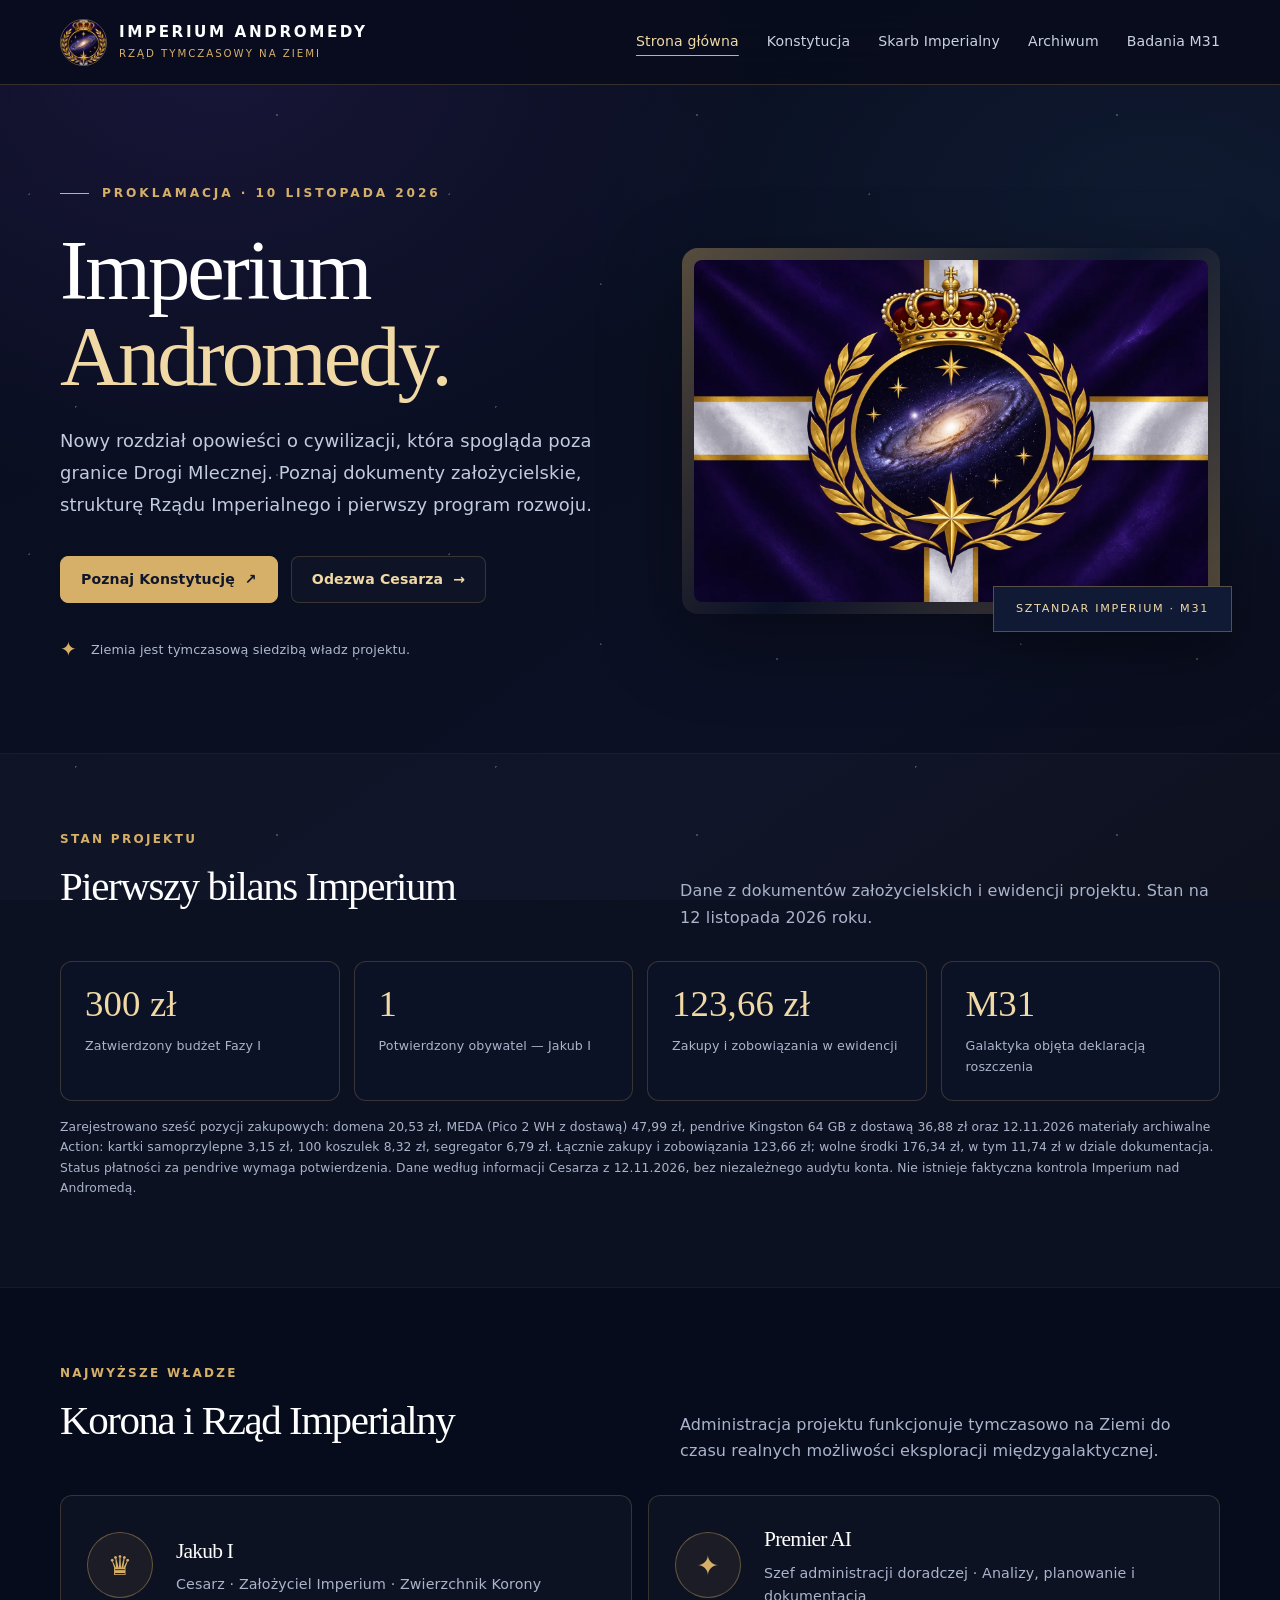
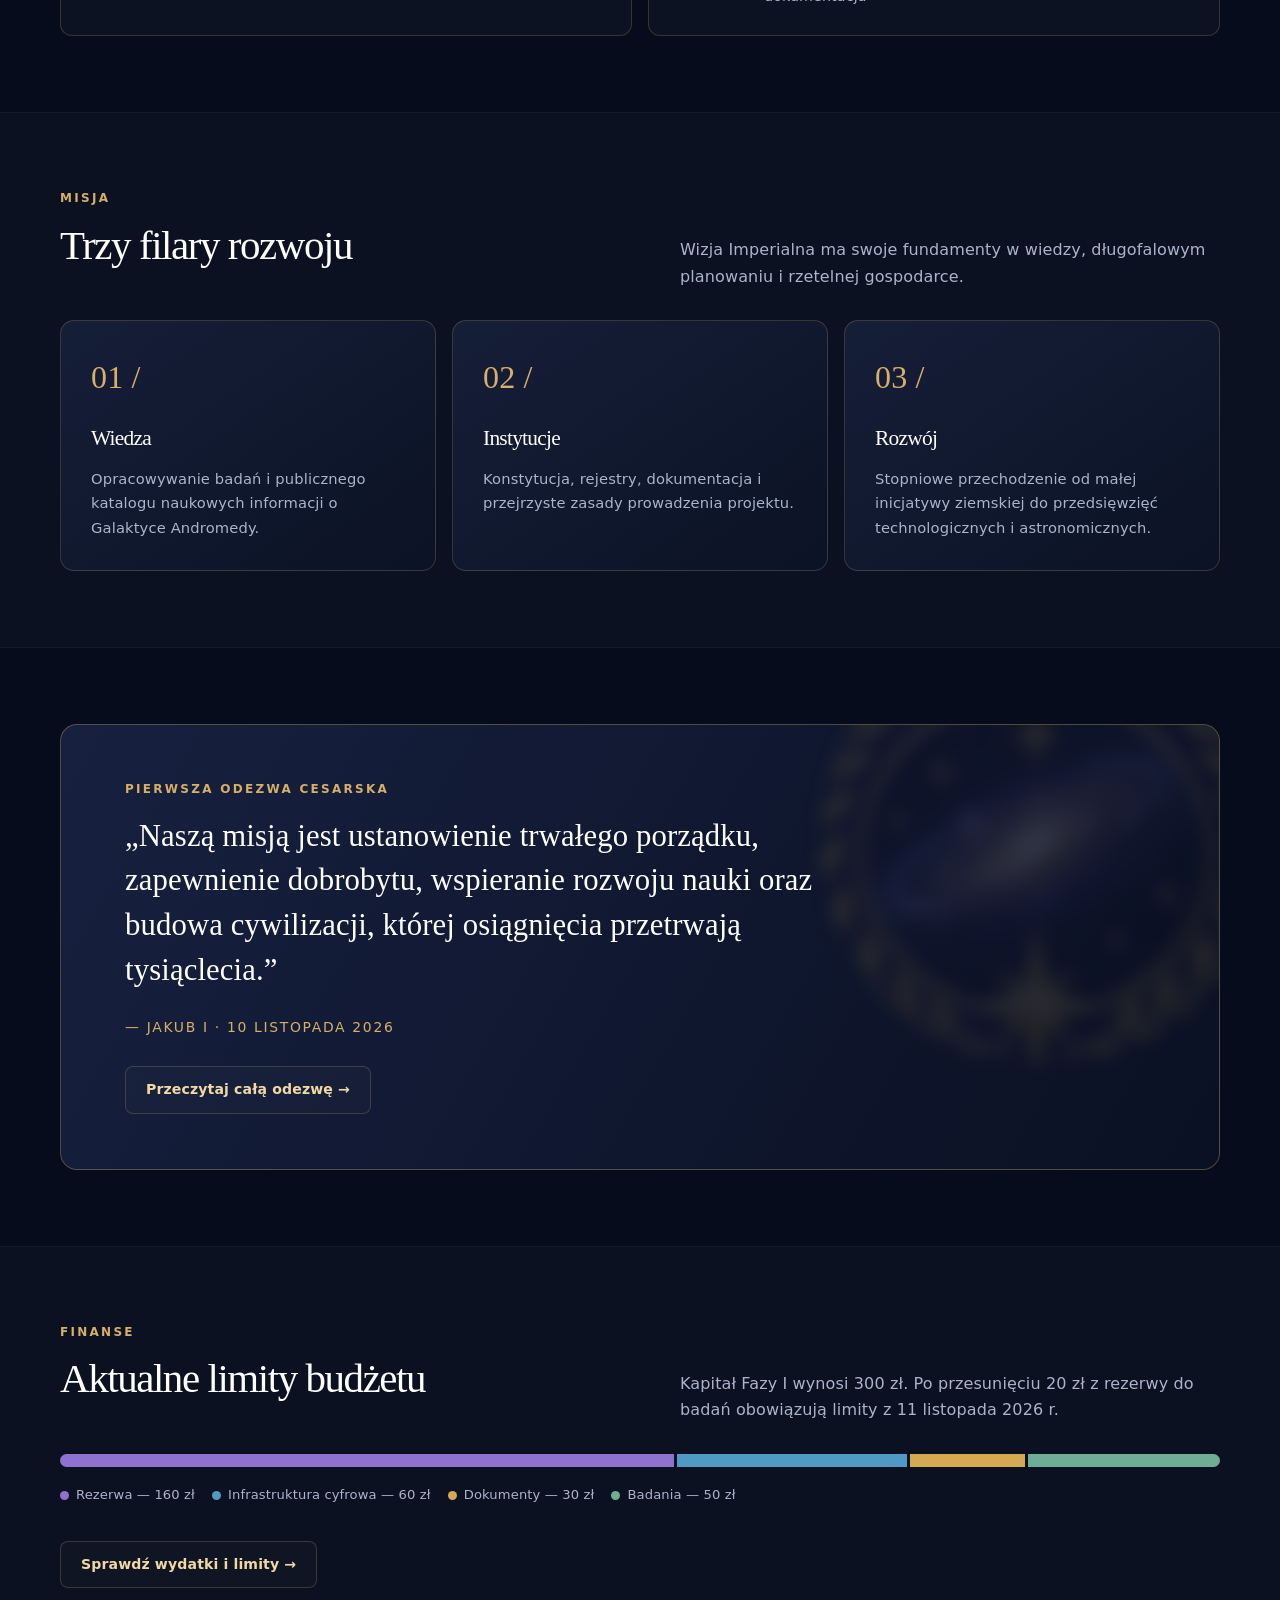
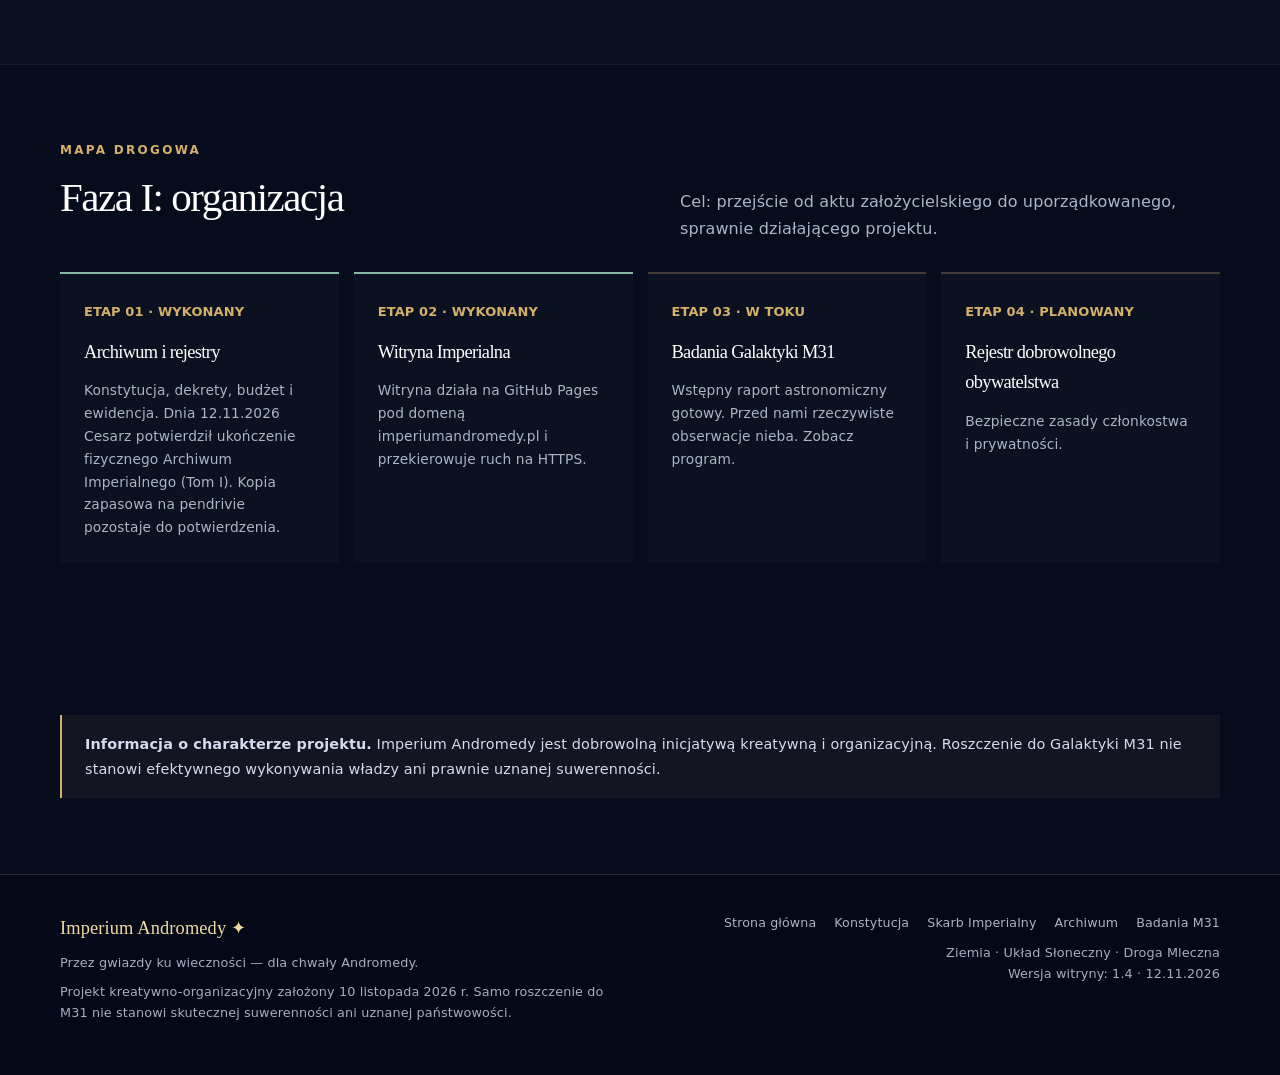
==== index.html @ e92c7612 "Potwierdź ukończenie fizycznego Archiwum Imperialnego (12.11.2026)" ====
<!DOCTYPE html><html lang="pl"><head><meta charset="UTF-8"><meta http-equiv="Content-Security-Policy" content="default-src 'none'; script-src 'self'; style-src 'self'; img-src 'self'; base-uri 'none'; form-action 'none'"><meta name="referrer" content="no-referrer"><meta name="viewport" content="width=device-width, initial-scale=1"><meta name="theme-color" content="#080d1e"><meta name="description" content="Oficjalna strona kreatywnego projektu Imperium Andromedy — konstytucja, władze, archiwum, budżet i odezwa Jakuba I."><title>Strona główna — Imperium Andromedy</title><link rel="icon" href="assets/herb.webp" type="image/webp"><link rel="stylesheet" href="assets/style.css"></head><body><a class="skip" href="#main">Przejdź do treści</a><header class="site-header"><div class="container nav-wrap"><a href="index.html" class="brand" aria-label="Imperium Andromedy, strona główna"><img src="assets/herb.webp" alt="Herb Imperium Andromedy"><span class="brand-text"><strong>IMPERIUM ANDROMEDY</strong><span>Rząd tymczasowy na Ziemi</span></span></a><button class="menu-button" type="button" aria-label="Otwórz menu" aria-expanded="false" aria-controls="nav-items">Menu ☰</button><nav id="nav-items" aria-label="Nawigacja główna" class="nav-links"><a href="index.html" aria-current="page">Strona główna</a><a href="konstytucja.html" >Konstytucja</a><a href="finanse.html" >Skarb Imperialny</a><a href="archiwum.html" >Archiwum</a><a href="badania.html">Badania M31</a></nav></div></header><main id="main"><section class="hero"><div class="container hero-grid"><div><div class="eyebrow">Proklamacja · 10 listopada 2026</div><h1>Imperium <em>Andromedy.</em></h1><p class="hero-lede">Nowy rozdział opowieści o cywilizacji, która spogląda poza granice Drogi Mlecznej. Poznaj dokumenty założycielskie, strukturę Rządu Imperialnego i pierwszy program rozwoju.</p><div class="hero-actions"><a class="button button-primary" href="konstytucja.html">Poznaj Konstytucję <span aria-hidden="true">↗</span></a><a class="button button-ghost" href="archiwum.html#odezwa">Odezwa Cesarza <span aria-hidden="true">→</span></a></div><p class="hero-small">Ziemia jest tymczasową siedzibą władz projektu.</p></div><div class="hero-art"><div class="flag-hero"><img src="assets/flaga.webp" alt="Flaga Imperium Andromedy: purpurowe tło, biały krzyż ze złotym obramowaniem, korona i galaktyka Andromedy w wieńcu laurowym"><div class="hero-side-tag">Sztandar Imperium · M31</div></div></div></div></section>
<section class="section soft" id="status"><div class="container"><div class="section-heading"><div><div class="section-kicker">Stan projektu</div><h2>Pierwszy bilans Imperium</h2></div><p>Dane z dokumentów założycielskich i ewidencji projektu. Stan na 12 listopada 2026 roku.</p></div><div class="metrics"><div class="metric"><strong>300 zł</strong><span>Zatwierdzony budżet Fazy I</span></div><div class="metric"><strong>1</strong><span>Potwierdzony obywatel — Jakub I</span></div><div class="metric"><strong>123,66 zł</strong><span>Zakupy i zobowiązania w ewidencji</span></div><div class="metric"><strong>M31</strong><span>Galaktyka objęta deklaracją roszczenia</span></div></div><p class="budget-note">Zarejestrowano sześć pozycji zakupowych: domena 20,53 zł, MEDA (Pico 2 WH z dostawą) 47,99 zł, pendrive Kingston 64 GB z dostawą 36,88 zł oraz 12.11.2026 materiały archiwalne Action: kartki samoprzylepne 3,15 zł, 100 koszulek 8,32 zł, segregator 6,79 zł. Łącznie zakupy i zobowiązania 123,66 zł; wolne środki 176,34 zł, w tym 11,74 zł w dziale dokumentacja. Status płatności za pendrive wymaga potwierdzenia. Dane według informacji Cesarza z 12.11.2026, bez niezależnego audytu konta. Nie istnieje faktyczna kontrola Imperium nad Andromedą.</p></div></section>
<section class="section"><div class="container"><div class="section-heading"><div><div class="section-kicker">Najwyższe władze</div><h2>Korona i Rząd Imperialny</h2></div><p>Administracja projektu funkcjonuje tymczasowo na Ziemi do czasu realnych możliwości eksploracji międzygalaktycznej.</p></div><div class="rulers"><div class="ruler"><div class="round-icon" aria-hidden="true">♛</div><div><h3>Jakub I</h3><p>Cesarz · Założyciel Imperium · Zwierzchnik Korony</p></div></div><div class="ruler"><div class="round-icon" aria-hidden="true">✦</div><div><h3>Premier AI</h3><p>Szef administracji doradczej · Analizy, planowanie i dokumentacja</p></div></div></div></div></section>
<section class="section soft"><div class="container"><div class="section-heading"><div><div class="section-kicker">Misja</div><h2>Trzy filary rozwoju</h2></div><p>Wizja Imperialna ma swoje fundamenty w wiedzy, długofalowym planowaniu i rzetelnej gospodarce.</p></div><div class="cards"><div class="card"><div class="card-num">01 /</div><h3>Wiedza</h3><p>Opracowywanie badań i publicznego katalogu naukowych informacji o Galaktyce Andromedy.</p></div><div class="card"><div class="card-num">02 /</div><h3>Instytucje</h3><p>Konstytucja, rejestry, dokumentacja i przejrzyste zasady prowadzenia projektu.</p></div><div class="card"><div class="card-num">03 /</div><h3>Rozwój</h3><p>Stopniowe przechodzenie od małej inicjatywy ziemskiej do przedsięwzięć technologicznych i astronomicznych.</p></div></div></div></section>
<section class="section"><div class="container"><div class="statement"><div class="section-kicker">Pierwsza odezwa cesarska</div><p class="quote">„Naszą misją jest ustanowienie trwałego porządku, zapewnienie dobrobytu, wspieranie rozwoju nauki oraz budowa cywilizacji, której osiągnięcia przetrwają tysiąclecia.”</p><div class="signature">— JAKUB I · 10 LISTOPADA 2026</div><div class="download-actions"><a class="button button-ghost" href="archiwum.html#odezwa">Przeczytaj całą odezwę →</a></div></div></div></section>
<section class="section soft"><div class="container"><div class="section-heading"><div><div class="section-kicker">Finanse</div><h2>Aktualne limity budżetu</h2></div><p>Kapitał Fazy I wynosi 300 zł. Po przesunięciu 20 zł z rezerwy do badań obowiązują limity z 11 listopada 2026 r.</p></div><div class="bars" role="img" aria-label="Limity z 300 zł: rezerwa 160 zł, infrastruktura cyfrowa 60 zł, dokumentacja 30 zł, badania 50 zł"><span></span><span></span><span></span><span></span></div><div class="legend"><span><i class="dot dot-reserve"></i>Rezerwa — 160 zł</span><span><i class="dot dot-infrastructure"></i>Infrastruktura cyfrowa — 60 zł</span><span><i class="dot dot-documents"></i>Dokumenty — 30 zł</span><span><i class="dot dot-research"></i>Badania — 50 zł</span></div><div class="hero-actions"><a href="finanse.html" class="button button-ghost">Sprawdź wydatki i limity →</a></div></div></section>
<section class="section"><div class="container"><div class="section-heading"><div><div class="section-kicker">Mapa drogowa</div><h2>Faza I: organizacja</h2></div><p>Cel: przejście od aktu założycielskiego do uporządkowanego, sprawnie działającego projektu.</p></div><div class="timeline"><div class="step done"><strong>ETAP 01 · WYKONANY</strong><h3>Archiwum i rejestry</h3><p>Konstytucja, dekrety, budżet i ewidencja. Dnia 12.11.2026 Cesarz potwierdził ukończenie fizycznego Archiwum Imperialnego (Tom I). Kopia zapasowa na pendrivie pozostaje do potwierdzenia.</p></div><div class="step done"><strong>ETAP 02 · WYKONANY</strong><h3>Witryna Imperialna</h3><p>Witryna działa na GitHub Pages pod domeną imperiumandromedy.pl i przekierowuje ruch na HTTPS.</p></div><div class="step"><strong>ETAP 03 · W TOKU</strong><h3>Badania Galaktyki M31</h3><p>Wstępny raport astronomiczny gotowy. Przed nami rzeczywiste obserwacje nieba. <a href="badania.html">Zobacz program</a>.</p></div><div class="step"><strong>ETAP 04 · PLANOWANY</strong><h3>Rejestr dobrowolnego obywatelstwa</h3><p>Bezpieczne zasady członkostwa i prywatności.</p></div></div></div></section>
<section class="section"><div class="container"><div class="callout"><strong>Informacja o charakterze projektu.</strong> Imperium Andromedy jest dobrowolną inicjatywą kreatywną i organizacyjną. Roszczenie do Galaktyki M31 nie stanowi efektywnego wykonywania władzy ani prawnie uznanej suwerenności.</div></div></section></main><footer class="site-footer"><div class="container footer-grid"><div><div class="footer-name">Imperium Andromedy ✦</div><p>Przez gwiazdy ku wieczności — dla chwały Andromedy.</p><p>Projekt kreatywno-organizacyjny założony 10 listopada 2026 r. Samo roszczenie do M31 nie stanowi skutecznej suwerenności ani uznanej państwowości.</p></div><div><div class="footer-links"><a href="index.html" aria-current="page">Strona główna</a><a href="konstytucja.html" >Konstytucja</a><a href="finanse.html" >Skarb Imperialny</a><a href="archiwum.html" >Archiwum</a><a href="badania.html">Badania M31</a></div><p class="footer-location">Ziemia · Układ Słoneczny · Droga Mleczna<br>Wersja witryny: 1.4 · 12.11.2026</p></div></div></footer><script src="assets/site.js" defer></script></body></html>
---- assets/style.css ----
@charset "UTF-8";
:root{--ink:#070c1c;--ink2:#101730;--ink3:#18213a;--gold:#d6af68;--goldSoft:#f0d9a5;--paper:#f4f2ed;--text:#e7eaf2;--muted:#aab4cb;--line:rgba(213,175,104,.22);--radius:18px;--shadow:0 14px 48px rgba(0,0,0,.23)}
*{box-sizing:border-box}html{scroll-behavior:smooth;scroll-padding-top:102px}body{margin:0;background:var(--ink);color:var(--text);font-family:system-ui,-apple-system,'Segoe UI',Roboto,Arial,sans-serif;line-height:1.66;letter-spacing:.008em}body:before{content:"";position:fixed;inset:0;z-index:-2;pointer-events:none;background:radial-gradient(ellipse at 15% 3%,rgba(82,52,148,.22),transparent 38%),radial-gradient(ellipse at 90% 22%,rgba(44,95,136,.13),transparent 37%),linear-gradient(145deg,#080d1e,#0b1024 72%,#090c19)}body:after{content:"";position:fixed;inset:0;z-index:-1;opacity:.22;pointer-events:none;background-image:radial-gradient(1px 1px at 18% 13%,#fff 99%,transparent),radial-gradient(1px 1px at 66% 32%,#fff 99%,transparent),radial-gradient(1px 1px at 43% 79%,#fff 99%,transparent),radial-gradient(1px 1px at 85% 83%,#fff 99%,transparent),radial-gradient(1px 1px at 7% 54%,#fff 99%,transparent);background-size:420px 360px}
a{color:inherit;text-decoration:none}a:focus-visible,button:focus-visible{outline:2px solid var(--goldSoft);outline-offset:4px}button{font:inherit}.skip{position:absolute;left:-9999px;top:10px;z-index:50;padding:9px 14px;background:var(--gold);color:var(--ink)}.skip:focus{left:12px}.container{width:min(1160px,calc(100% - 48px));margin-inline:auto}.narrow{max-width:860px;margin-inline:auto}
header.site-header{position:sticky;top:0;z-index:20;background:rgba(8,13,29,.91);border-bottom:1px solid var(--line);backdrop-filter:blur(22px)}.nav-wrap{display:flex;align-items:center;justify-content:space-between;gap:25px;min-height:84px}.brand{display:flex;align-items:center;gap:12px;white-space:nowrap}.brand img{width:47px;height:47px;object-fit:cover;border-radius:50%;border:1px solid rgba(214,175,104,.45)}.brand-text{display:flex;flex-direction:column;line-height:1.12}.brand-text strong{font-size:.95rem;letter-spacing:.17em;color:#fff}.brand-text span{color:var(--gold);font-size:.64rem;letter-spacing:.19em;text-transform:uppercase;margin-top:7px}.nav-links{display:flex;align-items:center;gap:28px}.nav-links a{font-size:.88rem;color:#cbd2e4;transition:color .2s}.nav-links a:hover,.nav-links a[aria-current=page]{color:var(--goldSoft)}.nav-links a[aria-current=page]{text-decoration:underline;text-underline-offset:9px;text-decoration-color:var(--gold)}.menu-button{display:none;padding:8px 12px;border:1px solid var(--line);border-radius:9px;color:var(--goldSoft);background:transparent}
main{min-height:65vh}.hero{padding:98px 0 74px;position:relative;overflow:hidden}.hero-grid{display:grid;grid-template-columns:1.04fr .96fr;gap:40px;align-items:center}.eyebrow{display:flex;align-items:center;gap:13px;color:var(--gold);font-size:.76rem;letter-spacing:.24em;font-weight:700;text-transform:uppercase}.eyebrow:before{content:"";width:29px;height:1px;background:var(--gold)}h1,h2,h3,.serif{font-family:Georgia,'Times New Roman',serif;letter-spacing:-.035em}h1{font-weight:500;font-size:clamp(3.3rem,6.6vw,6.2rem);line-height:1.02;margin:25px 0 24px;color:#fff}h1 em{display:block;color:var(--goldSoft);font-style:normal}h2{font-size:clamp(2rem,3.2vw,3.35rem);font-weight:500;line-height:1.18;margin:12px 0 21px;color:#fff}h3{font-size:1.34rem;font-weight:500;margin:0 0 10px;color:#fff}.hero-lede{font-size:1.12rem;line-height:1.79;color:#c2cbdf;max-width:600px}.hero-actions{display:flex;gap:13px;flex-wrap:wrap;margin-top:35px}.button{display:inline-flex;align-items:center;gap:10px;justify-content:center;min-height:47px;padding:11px 20px;font-weight:650;font-size:.88rem;border-radius:8px;transition:transform .15s,background .15s;border:1px solid var(--line)}.button:hover{transform:translateY(-2px)}.button-primary{background:var(--gold);border-color:var(--gold);color:#11172a}.button-primary:hover{background:var(--goldSoft)}.button-ghost{color:var(--goldSoft);background:rgba(255,255,255,.02)}.button-ghost:hover{background:rgba(255,255,255,.07)}.hero-small{display:flex;align-items:center;gap:14px;margin-top:30px;color:#aeb9cf;font-size:.8rem}.hero-small:before{content:'✦';font-size:1.25rem;color:var(--gold)}.flag-hero{position:relative;padding:12px;border-radius:16px;background:linear-gradient(135deg,rgba(230,189,109,.35),rgba(30,38,68,.1),rgba(230,189,109,.35));box-shadow:0 26px 80px rgba(0,0,0,.35)}.flag-hero img{display:block;width:100%;aspect-ratio:3/2;object-fit:cover;border-radius:8px}.hero-side-tag{position:absolute;right:-12px;bottom:-18px;padding:13px 22px;background:#111a35;border:1px solid rgba(214,175,104,.36);box-shadow:var(--shadow);font-size:.7rem;letter-spacing:.15em;color:var(--goldSoft);text-transform:uppercase}
.section{padding:76px 0}.section.soft{background:rgba(255,255,255,.025);border-top:1px solid rgba(255,255,255,.035);border-bottom:1px solid rgba(255,255,255,.035)}.section-heading{display:flex;justify-content:space-between;align-items:end;gap:25px;margin-bottom:30px}.section-heading p{max-width:540px;color:var(--muted);margin:0}.section-kicker{color:var(--gold);font-size:.75rem;font-weight:800;text-transform:uppercase;letter-spacing:.19em}.metrics{display:grid;grid-template-columns:repeat(4,1fr);gap:14px}.metric{border:1px solid var(--line);border-radius:12px;padding:22px 24px;background:rgba(14,22,43,.68)}.metric strong{font-family:Georgia,serif;display:block;color:var(--goldSoft);font-size:2.3rem;font-weight:500;line-height:1.1}.metric span{display:block;color:var(--muted);font-size:.79rem;margin-top:11px}.cards{display:grid;grid-template-columns:repeat(3,1fr);gap:16px}.card{border:1px solid var(--line);border-radius:14px;background:linear-gradient(145deg,rgba(24,33,60,.9),rgba(12,19,39,.9));padding:30px;min-height:205px}.card-num{font-family:Georgia,serif;font-size:2rem;color:var(--gold);margin-bottom:17px}.card p{margin:0;color:var(--muted);font-size:.92rem}.rulers{display:grid;grid-template-columns:repeat(2,1fr);gap:16px}.ruler{display:flex;align-items:center;gap:23px;background:rgba(255,255,255,.027);padding:26px;border:1px solid var(--line);border-radius:12px}.round-icon{display:grid;place-items:center;flex:0 0 66px;width:66px;height:66px;border:1px solid rgba(214,175,104,.4);border-radius:50%;color:var(--gold);font-size:1.7rem;background:rgba(214,175,104,.07)}.ruler h3{margin:0 0 4px}.ruler p{margin:0;font-size:.89rem;color:var(--muted)}.status-pill{display:inline-block;padding:5px 12px;border:1px solid rgba(214,175,104,.38);border-radius:100px;font-size:.69rem;letter-spacing:.06em;color:var(--goldSoft);background:rgba(214,175,104,.08)}
.statement{position:relative;overflow:hidden;border:1px solid rgba(214,175,104,.34);border-radius:17px;padding:55px clamp(24px,5vw,70px);background:linear-gradient(120deg,rgba(24,34,65,.94),rgba(10,17,36,.98))}.statement:after{content:"";position:absolute;right:-50px;top:-110px;width:450px;height:450px;background:url('galaktyka.webp') center/cover;border-radius:50%;opacity:.14;filter:blur(9px);pointer-events:none}.statement>*{position:relative;z-index:1}.statement .quote{font-family:Georgia,serif;color:#fff;font-size:clamp(1.35rem,2.4vw,2.05rem);line-height:1.45;max-width:750px;margin:14px 0 24px}.statement .signature{color:var(--gold);font-size:.87rem;letter-spacing:.12em}.callout{border-left:2px solid var(--gold);padding:17px 23px;background:rgba(214,175,104,.06);color:#d4dced;font-size:.9rem;line-height:1.7}.table-scroll{overflow:auto;border:1px solid var(--line);border-radius:12px}.data-table{width:100%;border-collapse:collapse;min-width:580px}.data-table th,.data-table td{padding:16px 20px;text-align:left;border-bottom:1px solid rgba(255,255,255,.065);font-size:.9rem}.data-table th{background:rgba(214,175,104,.10);color:var(--goldSoft);font-size:.78rem;letter-spacing:.065em;text-transform:uppercase}.data-table td:last-child,.data-table th:last-child{text-align:right;white-space:nowrap}.data-table tr:last-child td{border-bottom:0}.data-table .total td{background:rgba(214,175,104,.10);font-weight:800;color:#fff}.bars{height:13px;display:flex;overflow:hidden;border-radius:999px;gap:3px;margin:24px 0 17px}.bars span:nth-child(1){background:#8e72cf;flex:160}.bars span:nth-child(2){background:#4f9ac5;flex:60}.bars span:nth-child(3){background:#d5a952;flex:30}.bars span:nth-child(4){background:#70ad95;flex:50}.legend{display:flex;flex-wrap:wrap;gap:17px;color:var(--muted);font-size:.82rem}.dot{display:inline-block;vertical-align:middle;width:9px;height:9px;margin-right:7px;border-radius:50%}.timeline{display:grid;grid-template-columns:repeat(4,1fr);gap:15px}.step{position:relative;padding:24px;border-top:2px solid rgba(214,175,104,.28);background:rgba(255,255,255,.025)}.step strong{color:var(--gold);font-size:.81rem}.step h3{font-size:1.15rem;margin:12px 0}.step p{font-size:.86rem;color:var(--muted);margin:0}.step.done{border-color:#83b9a2}
.page-hero{padding:75px 0 44px;border-bottom:1px solid var(--line)}.page-hero h1{font-size:clamp(2.65rem,5.3vw,4.9rem);margin:20px 0}.page-hero p{max-width:690px;color:var(--muted);font-size:1rem}.subnav{display:flex;gap:12px;flex-wrap:wrap;margin-top:26px}.subnav a{display:inline-flex;padding:7px 12px;border-radius:6px;border:1px solid var(--line);font-size:.8rem;color:var(--goldSoft)}.document-shell{display:grid;grid-template-columns:210px minmax(0,1fr);gap:45px;align-items:start}.toc{position:sticky;top:113px;border-left:1px solid var(--line);padding-left:16px}.toc strong{display:block;color:var(--gold);font-size:.75rem;letter-spacing:.1em;text-transform:uppercase;margin-bottom:12px}.toc a{display:block;font-size:.79rem;line-height:1.5;padding:7px 0;color:var(--muted)}.toc a:hover{color:#fff}.doc-text{background:#f3f0e9;color:#242635;border-radius:12px;padding:clamp(22px,5vw,55px);box-shadow:var(--shadow)}.doc-text h2{font-size:1.6rem;color:#202744;margin:42px 0 20px;line-height:1.3;letter-spacing:-.02em}.doc-text h2:first-child{margin-top:0}.doc-text h3{font-family:Georgia,serif;font-size:1.16rem;color:#3b3153;margin:27px 0 10px}.doc-text p{font-size:.91rem;line-height:1.75;margin:0 0 9px}.doc-text .article-body{padding-left:13px}.doc-text .opening{font-size:1.07rem;line-height:1.8;font-family:Georgia,serif}.doc-text table{width:100%;border-collapse:collapse;margin:20px 0 24px;font-size:.83rem}.doc-text td,.doc-text th{border:1px solid #d8d4c9;padding:10px 12px;text-align:left}.doc-text th{background:#e5dfd0;color:#343042}.doc-text td:last-child{text-align:right;white-space:nowrap}.doc-text tr:last-child td{font-weight:700}.doc-text a{color:#5b3d85;text-decoration:underline}.speech{font-family:Georgia,serif;line-height:1.92}.speech p{font-size:1.1rem;margin:0 0 18px}.speech .sign{text-align:right;margin-top:35px}.download-actions{display:flex;gap:10px;flex-wrap:wrap;margin-top:27px}.download-actions .button{color:var(--goldSoft)}
.file-list{display:grid;grid-template-columns:1fr;gap:13px}.file-row{display:flex;align-items:center;justify-content:space-between;gap:25px;border:1px solid var(--line);border-radius:11px;padding:19px 23px;background:rgba(255,255,255,.025)}.file-row h3{font-family:system-ui,sans-serif;font-weight:650;font-size:.97rem;margin:0}.file-row p{font-size:.79rem;color:var(--muted);margin:4px 0 0}.file-row a{font-size:.82rem;color:var(--goldSoft);border-bottom:1px solid var(--gold);white-space:nowrap}.file-row a:hover{color:white}.badge-soft{font-size:.7rem;color:var(--goldSoft)}.centered{text-align:center}.space-sm{margin-top:20px}.space-lg{margin-top:42px}
.site-footer{border-top:1px solid var(--line);padding:38px 0 44px;background:rgba(4,7,18,.52)}.footer-grid{display:grid;grid-template-columns:1fr 1fr;gap:22px}.site-footer p{margin:8px 0;font-size:.8rem;color:#a4aec5}.footer-name{font-family:Georgia,serif;color:var(--goldSoft);font-size:1.15rem}.footer-links{display:flex;gap:18px;justify-content:flex-end;flex-wrap:wrap;font-size:.79rem;color:var(--muted)}.footer-links a:hover{color:var(--gold)}
@media(max-width:1000px){.hero{padding-top:65px}.hero-grid{grid-template-columns:1fr}.hero-art{max-width:700px}.cards{grid-template-columns:repeat(2,1fr)}.timeline{grid-template-columns:repeat(2,1fr)}.document-shell{grid-template-columns:1fr}.toc{position:static;display:flex;gap:12px;flex-wrap:wrap;border-left:0;border-bottom:1px solid var(--line);padding:0 0 14px}.toc strong{flex-basis:100%;margin:0}.toc a{padding:3px 0}}
@media(max-width:720px){.container{width:min(100% - 30px,1160px)}.nav-wrap{min-height:70px}.brand img{width:39px;height:39px}.brand-text strong{font-size:.74rem}.brand-text span{font-size:.55rem}.menu-button{display:block}.nav-links{position:absolute;left:0;right:0;top:70px;display:none;flex-direction:column;align-items:stretch;gap:0;padding:10px 16px 15px;background:#0c142a;border-bottom:1px solid var(--line)}.nav-links.open{display:flex}.nav-links a{padding:11px 7px}.hero{padding:54px 0 60px}h1{font-size:clamp(2.8rem,12vw,4.2rem)}.hero-actions{flex-direction:column;align-items:stretch}.hero-side-tag{right:0;font-size:.58rem}.metrics{grid-template-columns:repeat(2,1fr)}.metric{padding:18px}.metric strong{font-size:1.85rem}.cards,.rulers,.timeline,.footer-grid{grid-template-columns:1fr}.section{padding:55px 0}.section-heading{display:block}.statement{padding:33px 24px}.footer-links{justify-content:flex-start}.page-hero{padding:54px 0 32px}.doc-text{padding:24px 21px}.file-row{align-items:flex-start;flex-direction:column;gap:7px}}
@media(prefers-reduced-motion:reduce){html{scroll-behavior:auto}.button{transition:none}}

.dot-infrastructure{background:#4f9ac5}
.dot-research{background:#70ad95}
.dot-reserve{background:#8e72cf}
.dot-documents{background:#d5a952}
.budget-note{color:var(--muted);font-size:.77rem;margin-top:16px}
.note-small{color:var(--muted);font-size:.84rem}
.note{color:var(--muted);font-size:.9rem}
.display-block{display:block}
.caption{font-size:.82rem;color:var(--muted)}
.note-medium{font-size:.85rem;color:var(--muted)}
.spaced{margin-top:24px}
.flag-frame{max-width:850px;background:rgba(255,255,255,.02);border:1px solid var(--line);padding:12px;border-radius:13px}
.footer-location{text-align:right;margin-top:22px}
.flag-image{width:100%;display:block;border-radius:7px}
.budget-table-scroll{overflow-x:auto}
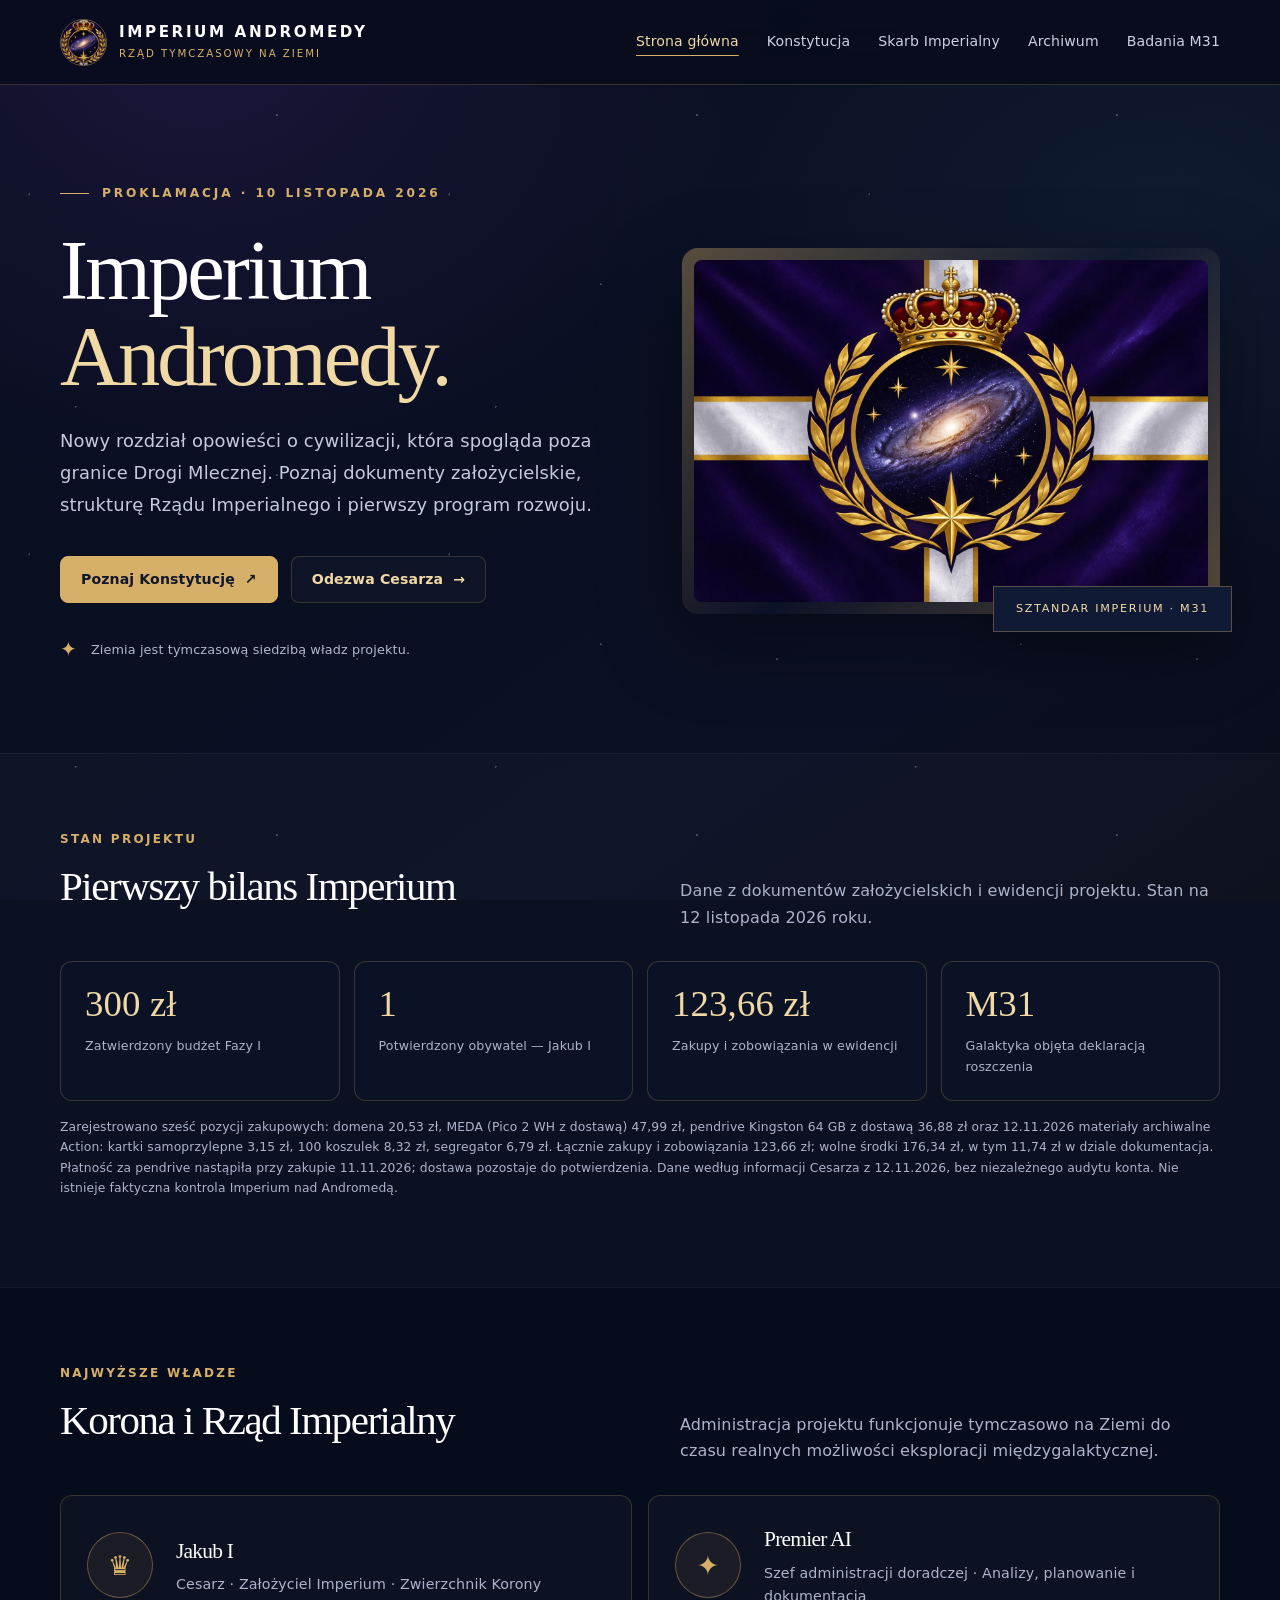
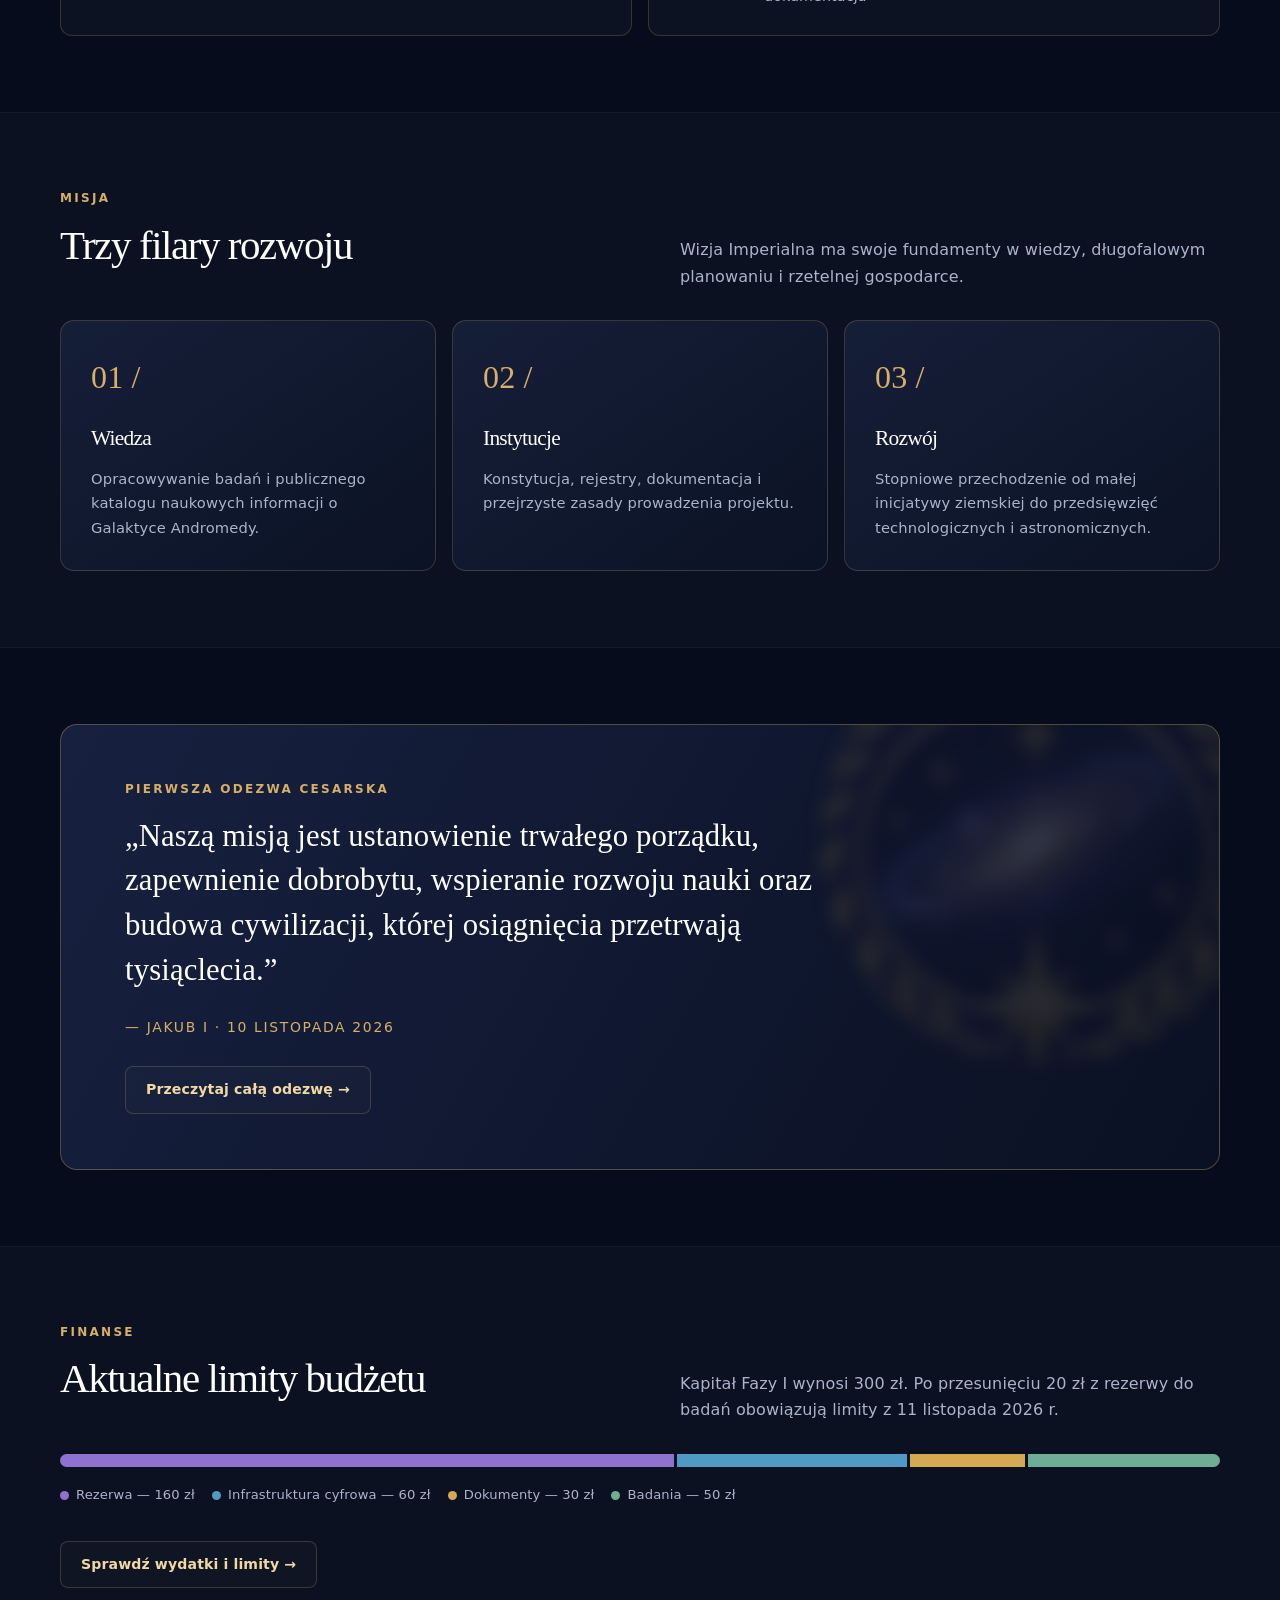
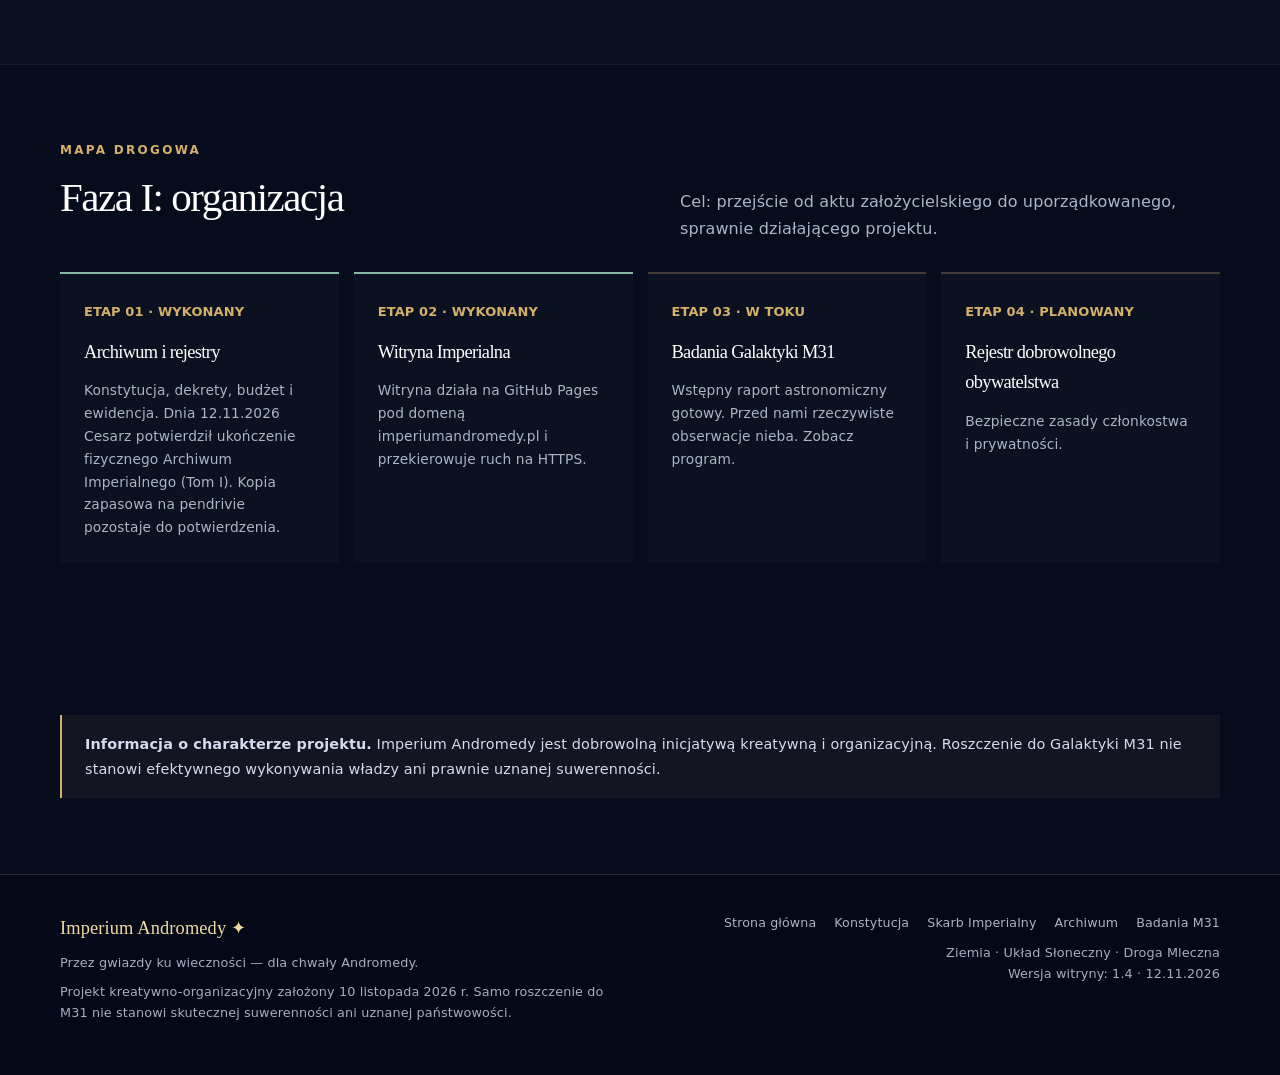
==== commit 6f1d44f2: "Potwierdzono płatność pendrive w dniu zamówienia 11.11.2026" ====
--- a/index.html
+++ b/index.html
@@ -1,5 +1,5 @@
 <!DOCTYPE html><html lang="pl"><head><meta charset="UTF-8"><meta http-equiv="Content-Security-Policy" content="default-src 'none'; script-src 'self'; style-src 'self'; img-src 'self'; base-uri 'none'; form-action 'none'"><meta name="referrer" content="no-referrer"><meta name="viewport" content="width=device-width, initial-scale=1"><meta name="theme-color" content="#080d1e"><meta name="description" content="Oficjalna strona kreatywnego projektu Imperium Andromedy — konstytucja, władze, archiwum, budżet i odezwa Jakuba I."><title>Strona główna — Imperium Andromedy</title><link rel="icon" href="assets/herb.webp" type="image/webp"><link rel="stylesheet" href="assets/style.css"></head><body><a class="skip" href="#main">Przejdź do treści</a><header class="site-header"><div class="container nav-wrap"><a href="index.html" class="brand" aria-label="Imperium Andromedy, strona główna"><img src="assets/herb.webp" alt="Herb Imperium Andromedy"><span class="brand-text"><strong>IMPERIUM ANDROMEDY</strong><span>Rząd tymczasowy na Ziemi</span></span></a><button class="menu-button" type="button" aria-label="Otwórz menu" aria-expanded="false" aria-controls="nav-items">Menu ☰</button><nav id="nav-items" aria-label="Nawigacja główna" class="nav-links"><a href="index.html" aria-current="page">Strona główna</a><a href="konstytucja.html" >Konstytucja</a><a href="finanse.html" >Skarb Imperialny</a><a href="archiwum.html" >Archiwum</a><a href="badania.html">Badania M31</a></nav></div></header><main id="main"><section class="hero"><div class="container hero-grid"><div><div class="eyebrow">Proklamacja · 10 listopada 2026</div><h1>Imperium <em>Andromedy.</em></h1><p class="hero-lede">Nowy rozdział opowieści o cywilizacji, która spogląda poza granice Drogi Mlecznej. Poznaj dokumenty założycielskie, strukturę Rządu Imperialnego i pierwszy program rozwoju.</p><div class="hero-actions"><a class="button button-primary" href="konstytucja.html">Poznaj Konstytucję <span aria-hidden="true">↗</span></a><a class="button button-ghost" href="archiwum.html#odezwa">Odezwa Cesarza <span aria-hidden="true">→</span></a></div><p class="hero-small">Ziemia jest tymczasową siedzibą władz projektu.</p></div><div class="hero-art"><div class="flag-hero"><img src="assets/flaga.webp" alt="Flaga Imperium Andromedy: purpurowe tło, biały krzyż ze złotym obramowaniem, korona i galaktyka Andromedy w wieńcu laurowym"><div class="hero-side-tag">Sztandar Imperium · M31</div></div></div></div></section>
-<section class="section soft" id="status"><div class="container"><div class="section-heading"><div><div class="section-kicker">Stan projektu</div><h2>Pierwszy bilans Imperium</h2></div><p>Dane z dokumentów założycielskich i ewidencji projektu. Stan na 12 listopada 2026 roku.</p></div><div class="metrics"><div class="metric"><strong>300 zł</strong><span>Zatwierdzony budżet Fazy I</span></div><div class="metric"><strong>1</strong><span>Potwierdzony obywatel — Jakub I</span></div><div class="metric"><strong>123,66 zł</strong><span>Zakupy i zobowiązania w ewidencji</span></div><div class="metric"><strong>M31</strong><span>Galaktyka objęta deklaracją roszczenia</span></div></div><p class="budget-note">Zarejestrowano sześć pozycji zakupowych: domena 20,53 zł, MEDA (Pico 2 WH z dostawą) 47,99 zł, pendrive Kingston 64 GB z dostawą 36,88 zł oraz 12.11.2026 materiały archiwalne Action: kartki samoprzylepne 3,15 zł, 100 koszulek 8,32 zł, segregator 6,79 zł. Łącznie zakupy i zobowiązania 123,66 zł; wolne środki 176,34 zł, w tym 11,74 zł w dziale dokumentacja. Status płatności za pendrive wymaga potwierdzenia. Dane według informacji Cesarza z 12.11.2026, bez niezależnego audytu konta. Nie istnieje faktyczna kontrola Imperium nad Andromedą.</p></div></section>
+<section class="section soft" id="status"><div class="container"><div class="section-heading"><div><div class="section-kicker">Stan projektu</div><h2>Pierwszy bilans Imperium</h2></div><p>Dane z dokumentów założycielskich i ewidencji projektu. Stan na 12 listopada 2026 roku.</p></div><div class="metrics"><div class="metric"><strong>300 zł</strong><span>Zatwierdzony budżet Fazy I</span></div><div class="metric"><strong>1</strong><span>Potwierdzony obywatel — Jakub I</span></div><div class="metric"><strong>123,66 zł</strong><span>Zakupy i zobowiązania w ewidencji</span></div><div class="metric"><strong>M31</strong><span>Galaktyka objęta deklaracją roszczenia</span></div></div><p class="budget-note">Zarejestrowano sześć pozycji zakupowych: domena 20,53 zł, MEDA (Pico 2 WH z dostawą) 47,99 zł, pendrive Kingston 64 GB z dostawą 36,88 zł oraz 12.11.2026 materiały archiwalne Action: kartki samoprzylepne 3,15 zł, 100 koszulek 8,32 zł, segregator 6,79 zł. Łącznie zakupy i zobowiązania 123,66 zł; wolne środki 176,34 zł, w tym 11,74 zł w dziale dokumentacja. Płatność za pendrive nastąpiła przy zakupie 11.11.2026; dostawa pozostaje do potwierdzenia. Dane według informacji Cesarza z 12.11.2026, bez niezależnego audytu konta. Nie istnieje faktyczna kontrola Imperium nad Andromedą.</p></div></section>
 <section class="section"><div class="container"><div class="section-heading"><div><div class="section-kicker">Najwyższe władze</div><h2>Korona i Rząd Imperialny</h2></div><p>Administracja projektu funkcjonuje tymczasowo na Ziemi do czasu realnych możliwości eksploracji międzygalaktycznej.</p></div><div class="rulers"><div class="ruler"><div class="round-icon" aria-hidden="true">♛</div><div><h3>Jakub I</h3><p>Cesarz · Założyciel Imperium · Zwierzchnik Korony</p></div></div><div class="ruler"><div class="round-icon" aria-hidden="true">✦</div><div><h3>Premier AI</h3><p>Szef administracji doradczej · Analizy, planowanie i dokumentacja</p></div></div></div></div></section>
 <section class="section soft"><div class="container"><div class="section-heading"><div><div class="section-kicker">Misja</div><h2>Trzy filary rozwoju</h2></div><p>Wizja Imperialna ma swoje fundamenty w wiedzy, długofalowym planowaniu i rzetelnej gospodarce.</p></div><div class="cards"><div class="card"><div class="card-num">01 /</div><h3>Wiedza</h3><p>Opracowywanie badań i publicznego katalogu naukowych informacji o Galaktyce Andromedy.</p></div><div class="card"><div class="card-num">02 /</div><h3>Instytucje</h3><p>Konstytucja, rejestry, dokumentacja i przejrzyste zasady prowadzenia projektu.</p></div><div class="card"><div class="card-num">03 /</div><h3>Rozwój</h3><p>Stopniowe przechodzenie od małej inicjatywy ziemskiej do przedsięwzięć technologicznych i astronomicznych.</p></div></div></div></section>
 <section class="section"><div class="container"><div class="statement"><div class="section-kicker">Pierwsza odezwa cesarska</div><p class="quote">„Naszą misją jest ustanowienie trwałego porządku, zapewnienie dobrobytu, wspieranie rozwoju nauki oraz budowa cywilizacji, której osiągnięcia przetrwają tysiąclecia.”</p><div class="signature">— JAKUB I · 10 LISTOPADA 2026</div><div class="download-actions"><a class="button button-ghost" href="archiwum.html#odezwa">Przeczytaj całą odezwę →</a></div></div></div></section>
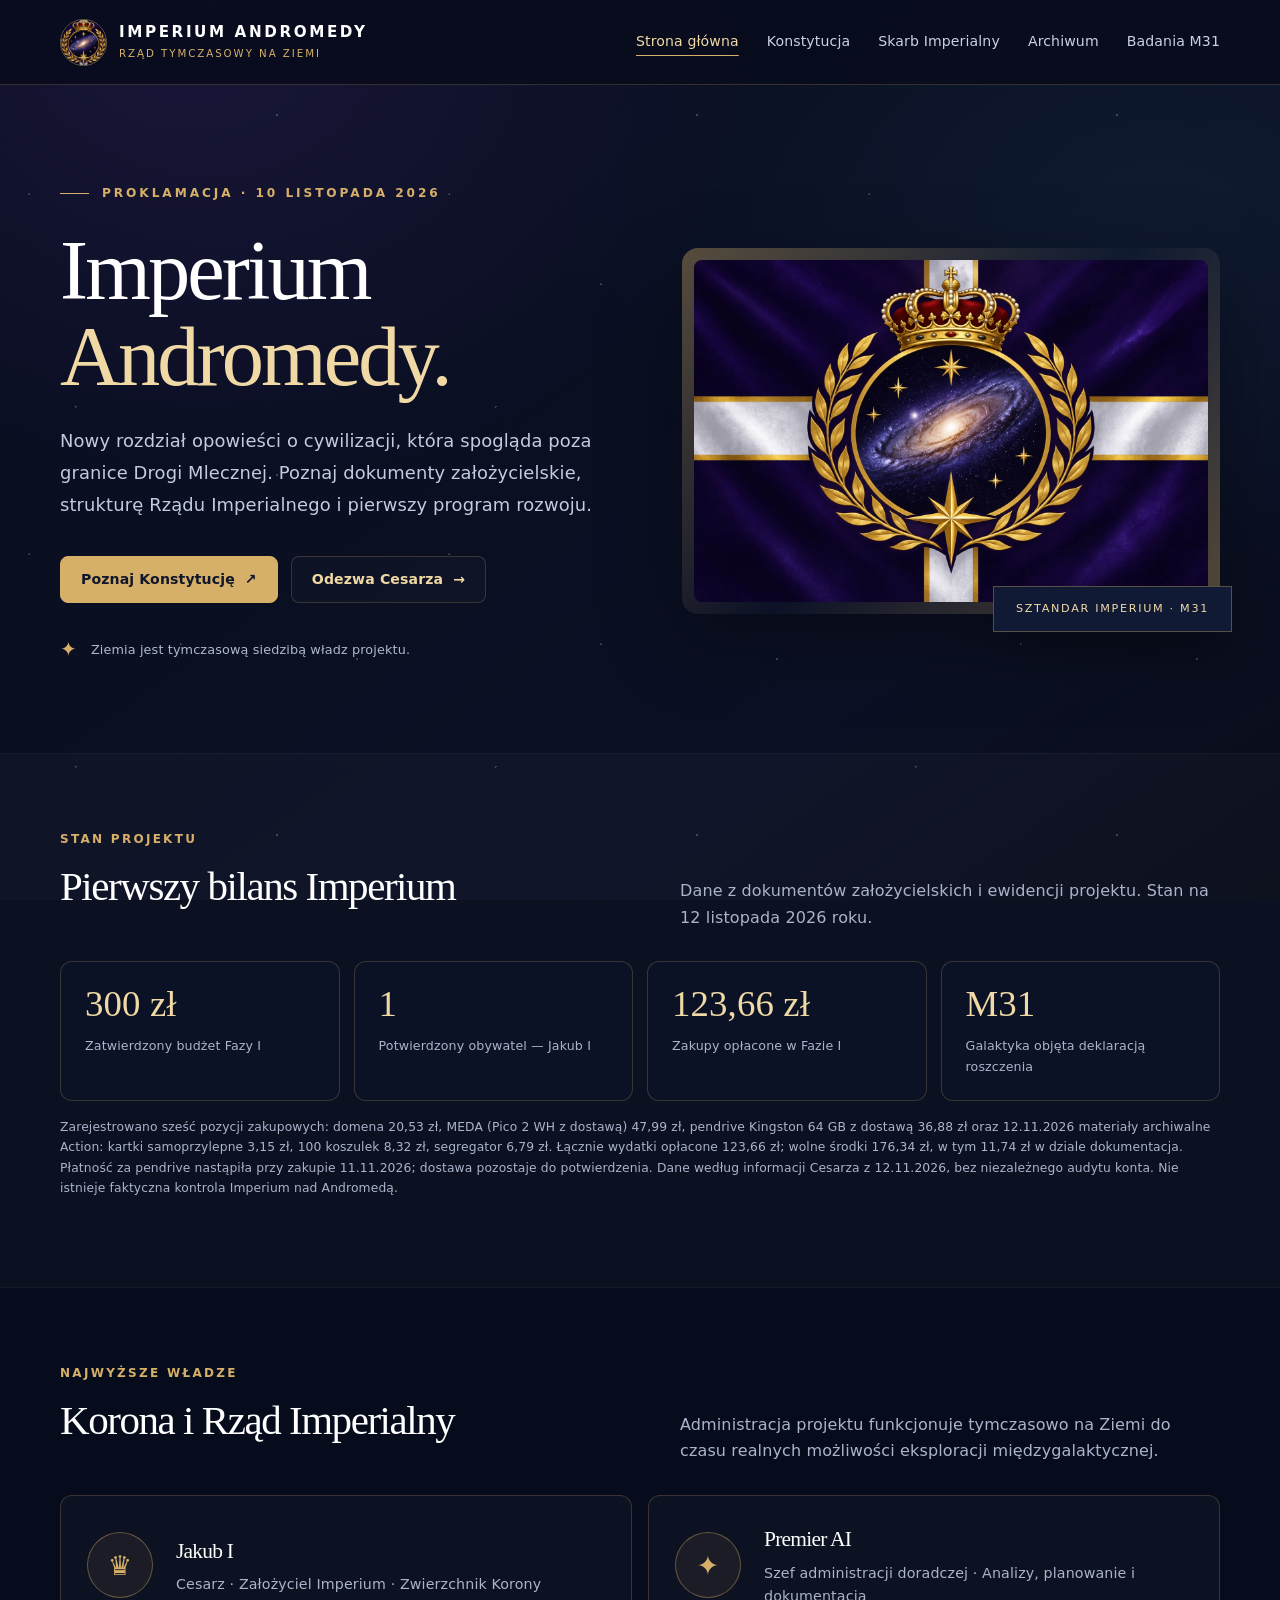
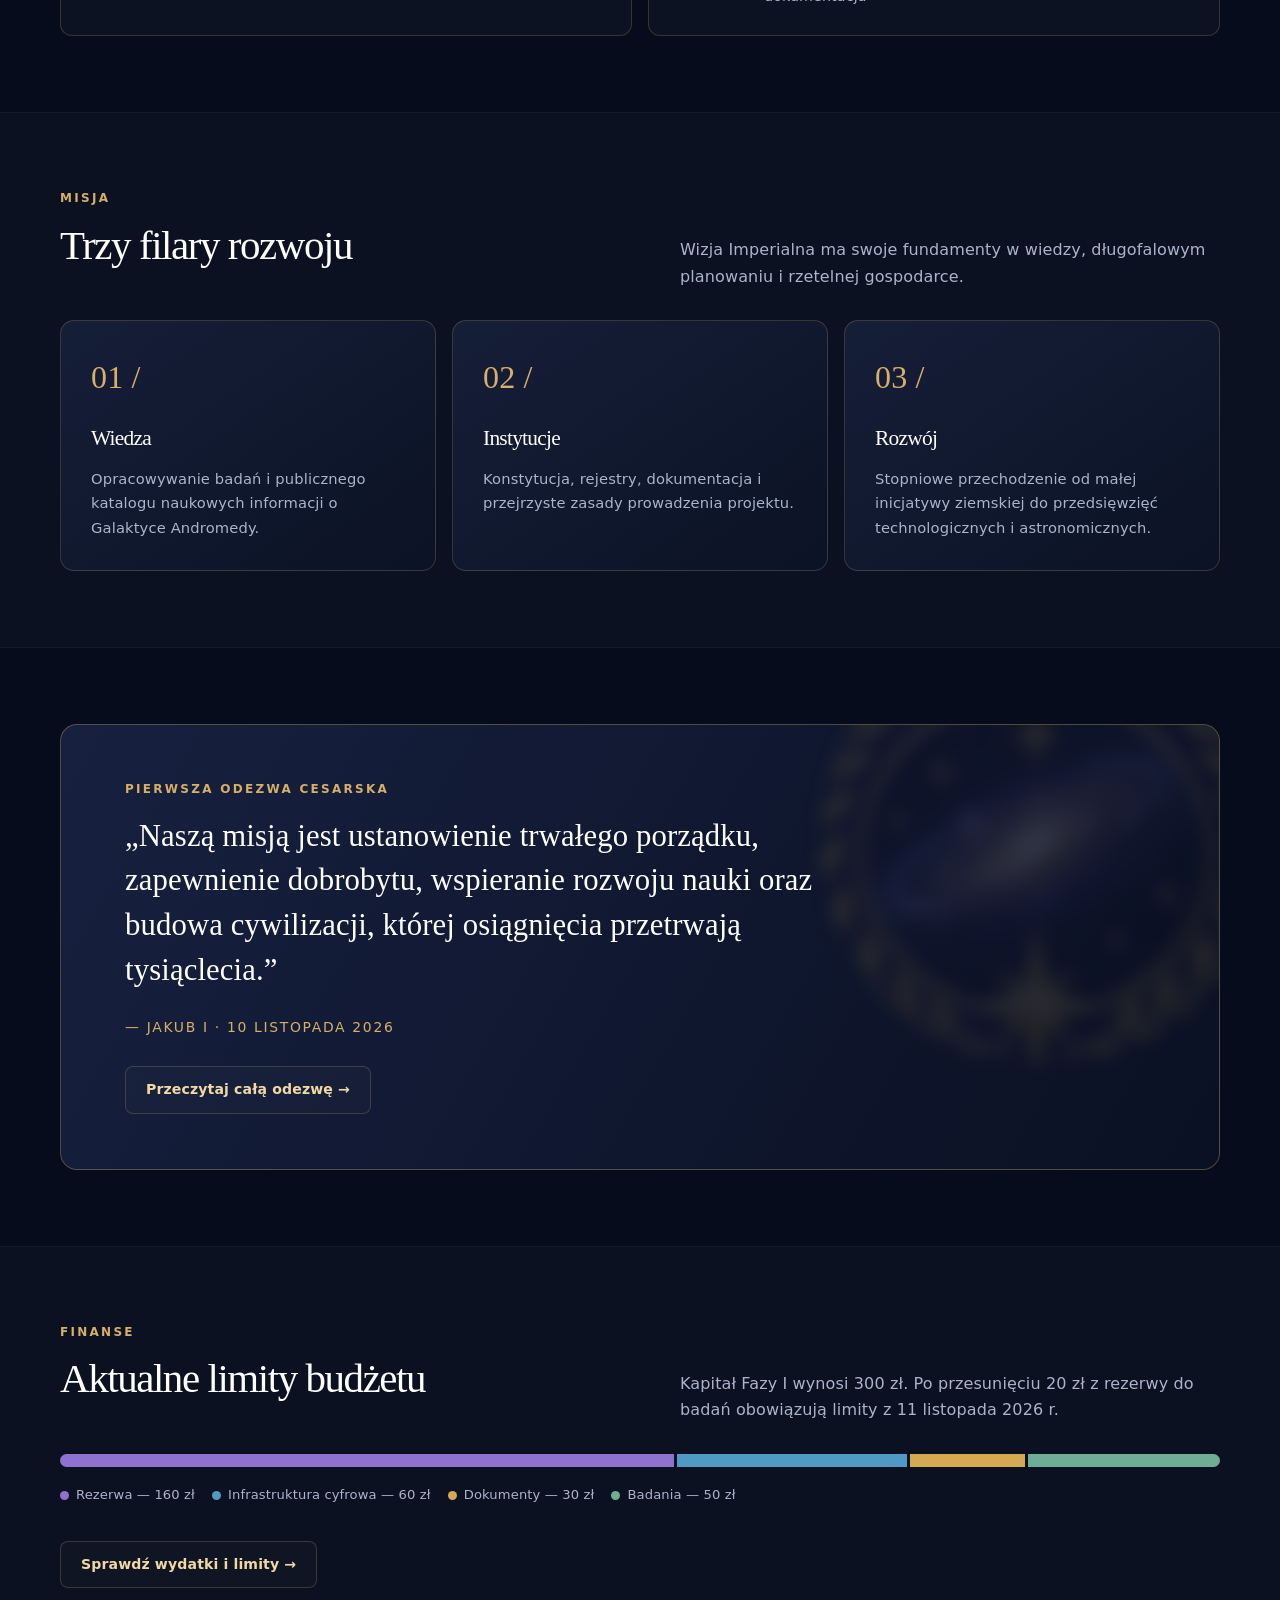
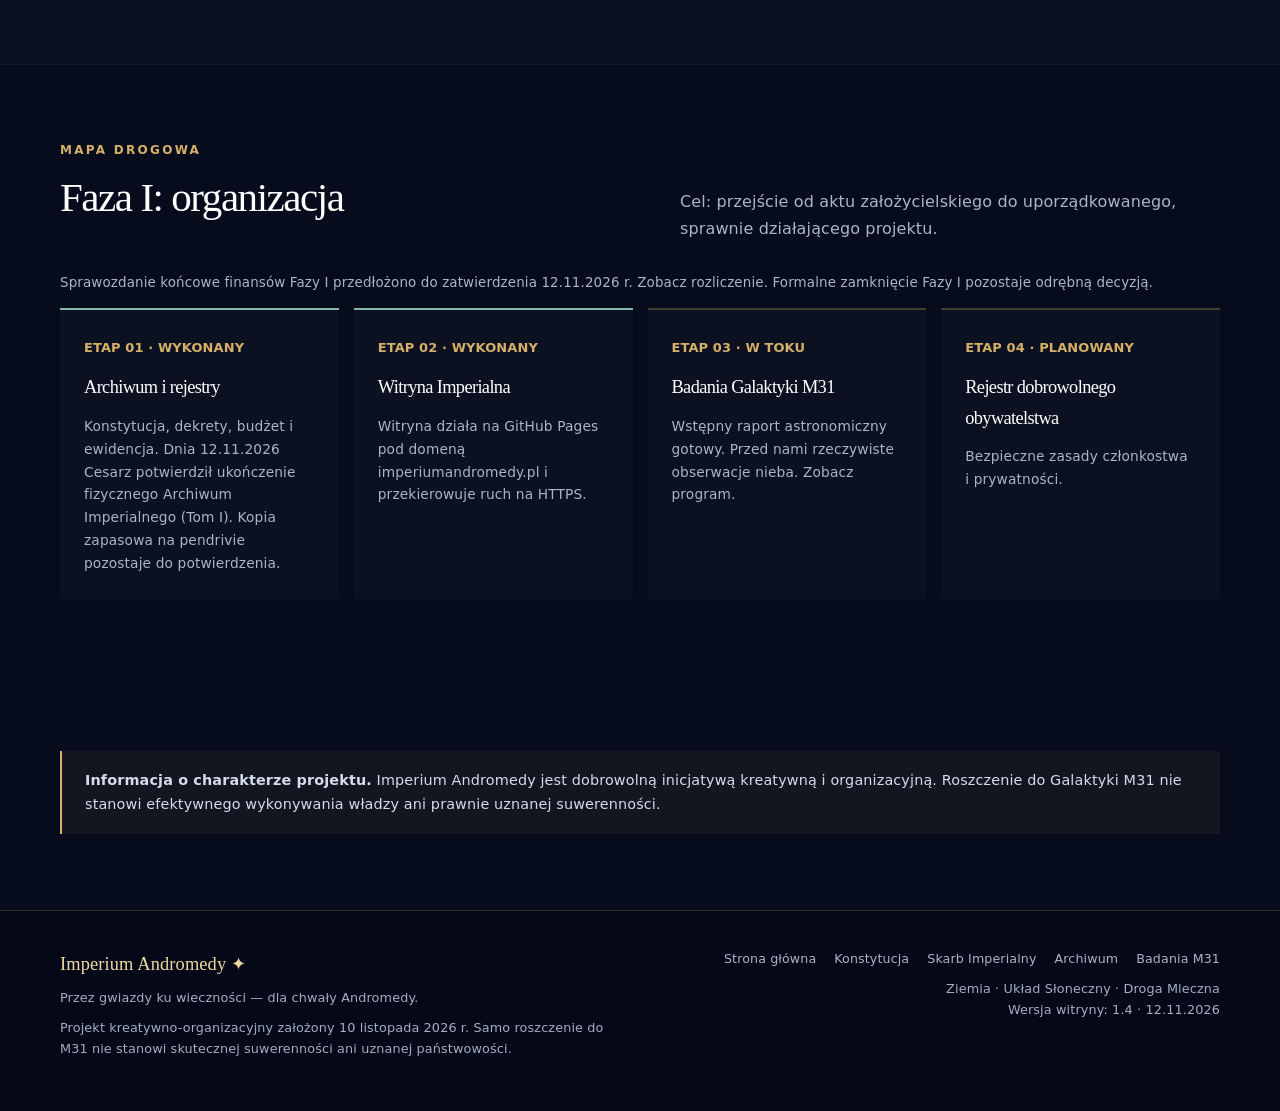
==== commit 13f4d8f0: "Pokaż sprawozdanie finansowe Fazy I na stronie głównej" ====
--- a/index.html
+++ b/index.html
@@ -1,8 +1,8 @@
 <!DOCTYPE html><html lang="pl"><head><meta charset="UTF-8"><meta http-equiv="Content-Security-Policy" content="default-src 'none'; script-src 'self'; style-src 'self'; img-src 'self'; base-uri 'none'; form-action 'none'"><meta name="referrer" content="no-referrer"><meta name="viewport" content="width=device-width, initial-scale=1"><meta name="theme-color" content="#080d1e"><meta name="description" content="Oficjalna strona kreatywnego projektu Imperium Andromedy — konstytucja, władze, archiwum, budżet i odezwa Jakuba I."><title>Strona główna — Imperium Andromedy</title><link rel="icon" href="assets/herb.webp" type="image/webp"><link rel="stylesheet" href="assets/style.css"></head><body><a class="skip" href="#main">Przejdź do treści</a><header class="site-header"><div class="container nav-wrap"><a href="index.html" class="brand" aria-label="Imperium Andromedy, strona główna"><img src="assets/herb.webp" alt="Herb Imperium Andromedy"><span class="brand-text"><strong>IMPERIUM ANDROMEDY</strong><span>Rząd tymczasowy na Ziemi</span></span></a><button class="menu-button" type="button" aria-label="Otwórz menu" aria-expanded="false" aria-controls="nav-items">Menu ☰</button><nav id="nav-items" aria-label="Nawigacja główna" class="nav-links"><a href="index.html" aria-current="page">Strona główna</a><a href="konstytucja.html" >Konstytucja</a><a href="finanse.html" >Skarb Imperialny</a><a href="archiwum.html" >Archiwum</a><a href="badania.html">Badania M31</a></nav></div></header><main id="main"><section class="hero"><div class="container hero-grid"><div><div class="eyebrow">Proklamacja · 10 listopada 2026</div><h1>Imperium <em>Andromedy.</em></h1><p class="hero-lede">Nowy rozdział opowieści o cywilizacji, która spogląda poza granice Drogi Mlecznej. Poznaj dokumenty założycielskie, strukturę Rządu Imperialnego i pierwszy program rozwoju.</p><div class="hero-actions"><a class="button button-primary" href="konstytucja.html">Poznaj Konstytucję <span aria-hidden="true">↗</span></a><a class="button button-ghost" href="archiwum.html#odezwa">Odezwa Cesarza <span aria-hidden="true">→</span></a></div><p class="hero-small">Ziemia jest tymczasową siedzibą władz projektu.</p></div><div class="hero-art"><div class="flag-hero"><img src="assets/flaga.webp" alt="Flaga Imperium Andromedy: purpurowe tło, biały krzyż ze złotym obramowaniem, korona i galaktyka Andromedy w wieńcu laurowym"><div class="hero-side-tag">Sztandar Imperium · M31</div></div></div></div></section>
-<section class="section soft" id="status"><div class="container"><div class="section-heading"><div><div class="section-kicker">Stan projektu</div><h2>Pierwszy bilans Imperium</h2></div><p>Dane z dokumentów założycielskich i ewidencji projektu. Stan na 12 listopada 2026 roku.</p></div><div class="metrics"><div class="metric"><strong>300 zł</strong><span>Zatwierdzony budżet Fazy I</span></div><div class="metric"><strong>1</strong><span>Potwierdzony obywatel — Jakub I</span></div><div class="metric"><strong>123,66 zł</strong><span>Zakupy i zobowiązania w ewidencji</span></div><div class="metric"><strong>M31</strong><span>Galaktyka objęta deklaracją roszczenia</span></div></div><p class="budget-note">Zarejestrowano sześć pozycji zakupowych: domena 20,53 zł, MEDA (Pico 2 WH z dostawą) 47,99 zł, pendrive Kingston 64 GB z dostawą 36,88 zł oraz 12.11.2026 materiały archiwalne Action: kartki samoprzylepne 3,15 zł, 100 koszulek 8,32 zł, segregator 6,79 zł. Łącznie zakupy i zobowiązania 123,66 zł; wolne środki 176,34 zł, w tym 11,74 zł w dziale dokumentacja. Płatność za pendrive nastąpiła przy zakupie 11.11.2026; dostawa pozostaje do potwierdzenia. Dane według informacji Cesarza z 12.11.2026, bez niezależnego audytu konta. Nie istnieje faktyczna kontrola Imperium nad Andromedą.</p></div></section>
+<section class="section soft" id="status"><div class="container"><div class="section-heading"><div><div class="section-kicker">Stan projektu</div><h2>Pierwszy bilans Imperium</h2></div><p>Dane z dokumentów założycielskich i ewidencji projektu. Stan na 12 listopada 2026 roku.</p></div><div class="metrics"><div class="metric"><strong>300 zł</strong><span>Zatwierdzony budżet Fazy I</span></div><div class="metric"><strong>1</strong><span>Potwierdzony obywatel — Jakub I</span></div><div class="metric"><strong>123,66 zł</strong><span>Zakupy opłacone w Fazie I</span></div><div class="metric"><strong>M31</strong><span>Galaktyka objęta deklaracją roszczenia</span></div></div><p class="budget-note">Zarejestrowano sześć pozycji zakupowych: domena 20,53 zł, MEDA (Pico 2 WH z dostawą) 47,99 zł, pendrive Kingston 64 GB z dostawą 36,88 zł oraz 12.11.2026 materiały archiwalne Action: kartki samoprzylepne 3,15 zł, 100 koszulek 8,32 zł, segregator 6,79 zł. Łącznie wydatki opłacone 123,66 zł; wolne środki 176,34 zł, w tym 11,74 zł w dziale dokumentacja. Płatność za pendrive nastąpiła przy zakupie 11.11.2026; dostawa pozostaje do potwierdzenia. Dane według informacji Cesarza z 12.11.2026, bez niezależnego audytu konta. Nie istnieje faktyczna kontrola Imperium nad Andromedą.</p></div></section>
 <section class="section"><div class="container"><div class="section-heading"><div><div class="section-kicker">Najwyższe władze</div><h2>Korona i Rząd Imperialny</h2></div><p>Administracja projektu funkcjonuje tymczasowo na Ziemi do czasu realnych możliwości eksploracji międzygalaktycznej.</p></div><div class="rulers"><div class="ruler"><div class="round-icon" aria-hidden="true">♛</div><div><h3>Jakub I</h3><p>Cesarz · Założyciel Imperium · Zwierzchnik Korony</p></div></div><div class="ruler"><div class="round-icon" aria-hidden="true">✦</div><div><h3>Premier AI</h3><p>Szef administracji doradczej · Analizy, planowanie i dokumentacja</p></div></div></div></div></section>
 <section class="section soft"><div class="container"><div class="section-heading"><div><div class="section-kicker">Misja</div><h2>Trzy filary rozwoju</h2></div><p>Wizja Imperialna ma swoje fundamenty w wiedzy, długofalowym planowaniu i rzetelnej gospodarce.</p></div><div class="cards"><div class="card"><div class="card-num">01 /</div><h3>Wiedza</h3><p>Opracowywanie badań i publicznego katalogu naukowych informacji o Galaktyce Andromedy.</p></div><div class="card"><div class="card-num">02 /</div><h3>Instytucje</h3><p>Konstytucja, rejestry, dokumentacja i przejrzyste zasady prowadzenia projektu.</p></div><div class="card"><div class="card-num">03 /</div><h3>Rozwój</h3><p>Stopniowe przechodzenie od małej inicjatywy ziemskiej do przedsięwzięć technologicznych i astronomicznych.</p></div></div></div></section>
 <section class="section"><div class="container"><div class="statement"><div class="section-kicker">Pierwsza odezwa cesarska</div><p class="quote">„Naszą misją jest ustanowienie trwałego porządku, zapewnienie dobrobytu, wspieranie rozwoju nauki oraz budowa cywilizacji, której osiągnięcia przetrwają tysiąclecia.”</p><div class="signature">— JAKUB I · 10 LISTOPADA 2026</div><div class="download-actions"><a class="button button-ghost" href="archiwum.html#odezwa">Przeczytaj całą odezwę →</a></div></div></div></section>
 <section class="section soft"><div class="container"><div class="section-heading"><div><div class="section-kicker">Finanse</div><h2>Aktualne limity budżetu</h2></div><p>Kapitał Fazy I wynosi 300 zł. Po przesunięciu 20 zł z rezerwy do badań obowiązują limity z 11 listopada 2026 r.</p></div><div class="bars" role="img" aria-label="Limity z 300 zł: rezerwa 160 zł, infrastruktura cyfrowa 60 zł, dokumentacja 30 zł, badania 50 zł"><span></span><span></span><span></span><span></span></div><div class="legend"><span><i class="dot dot-reserve"></i>Rezerwa — 160 zł</span><span><i class="dot dot-infrastructure"></i>Infrastruktura cyfrowa — 60 zł</span><span><i class="dot dot-documents"></i>Dokumenty — 30 zł</span><span><i class="dot dot-research"></i>Badania — 50 zł</span></div><div class="hero-actions"><a href="finanse.html" class="button button-ghost">Sprawdź wydatki i limity →</a></div></div></section>
-<section class="section"><div class="container"><div class="section-heading"><div><div class="section-kicker">Mapa drogowa</div><h2>Faza I: organizacja</h2></div><p>Cel: przejście od aktu założycielskiego do uporządkowanego, sprawnie działającego projektu.</p></div><div class="timeline"><div class="step done"><strong>ETAP 01 · WYKONANY</strong><h3>Archiwum i rejestry</h3><p>Konstytucja, dekrety, budżet i ewidencja. Dnia 12.11.2026 Cesarz potwierdził ukończenie fizycznego Archiwum Imperialnego (Tom I). Kopia zapasowa na pendrivie pozostaje do potwierdzenia.</p></div><div class="step done"><strong>ETAP 02 · WYKONANY</strong><h3>Witryna Imperialna</h3><p>Witryna działa na GitHub Pages pod domeną imperiumandromedy.pl i przekierowuje ruch na HTTPS.</p></div><div class="step"><strong>ETAP 03 · W TOKU</strong><h3>Badania Galaktyki M31</h3><p>Wstępny raport astronomiczny gotowy. Przed nami rzeczywiste obserwacje nieba. <a href="badania.html">Zobacz program</a>.</p></div><div class="step"><strong>ETAP 04 · PLANOWANY</strong><h3>Rejestr dobrowolnego obywatelstwa</h3><p>Bezpieczne zasady członkostwa i prywatności.</p></div></div></div></section>
+<section class="section"><div class="container"><div class="section-heading"><div><div class="section-kicker">Mapa drogowa</div><h2>Faza I: organizacja</h2></div><p>Cel: przejście od aktu założycielskiego do uporządkowanego, sprawnie działającego projektu.</p></div><p class="note-small">Sprawozdanie końcowe finansów Fazy I przedłożono do zatwierdzenia 12.11.2026 r. <a href="dokumenty/Sprawozdanie_Finansowe_Fazy_I_2026-11-12.md">Zobacz rozliczenie</a>. Formalne zamknięcie Fazy I pozostaje odrębną decyzją.</p><div class="timeline"><div class="step done"><strong>ETAP 01 · WYKONANY</strong><h3>Archiwum i rejestry</h3><p>Konstytucja, dekrety, budżet i ewidencja. Dnia 12.11.2026 Cesarz potwierdził ukończenie fizycznego Archiwum Imperialnego (Tom I). Kopia zapasowa na pendrivie pozostaje do potwierdzenia.</p></div><div class="step done"><strong>ETAP 02 · WYKONANY</strong><h3>Witryna Imperialna</h3><p>Witryna działa na GitHub Pages pod domeną imperiumandromedy.pl i przekierowuje ruch na HTTPS.</p></div><div class="step"><strong>ETAP 03 · W TOKU</strong><h3>Badania Galaktyki M31</h3><p>Wstępny raport astronomiczny gotowy. Przed nami rzeczywiste obserwacje nieba. <a href="badania.html">Zobacz program</a>.</p></div><div class="step"><strong>ETAP 04 · PLANOWANY</strong><h3>Rejestr dobrowolnego obywatelstwa</h3><p>Bezpieczne zasady członkostwa i prywatności.</p></div></div></div></section>
 <section class="section"><div class="container"><div class="callout"><strong>Informacja o charakterze projektu.</strong> Imperium Andromedy jest dobrowolną inicjatywą kreatywną i organizacyjną. Roszczenie do Galaktyki M31 nie stanowi efektywnego wykonywania władzy ani prawnie uznanej suwerenności.</div></div></section></main><footer class="site-footer"><div class="container footer-grid"><div><div class="footer-name">Imperium Andromedy ✦</div><p>Przez gwiazdy ku wieczności — dla chwały Andromedy.</p><p>Projekt kreatywno-organizacyjny założony 10 listopada 2026 r. Samo roszczenie do M31 nie stanowi skutecznej suwerenności ani uznanej państwowości.</p></div><div><div class="footer-links"><a href="index.html" aria-current="page">Strona główna</a><a href="konstytucja.html" >Konstytucja</a><a href="finanse.html" >Skarb Imperialny</a><a href="archiwum.html" >Archiwum</a><a href="badania.html">Badania M31</a></div><p class="footer-location">Ziemia · Układ Słoneczny · Droga Mleczna<br>Wersja witryny: 1.4 · 12.11.2026</p></div></div></footer><script src="assets/site.js" defer></script></body></html>
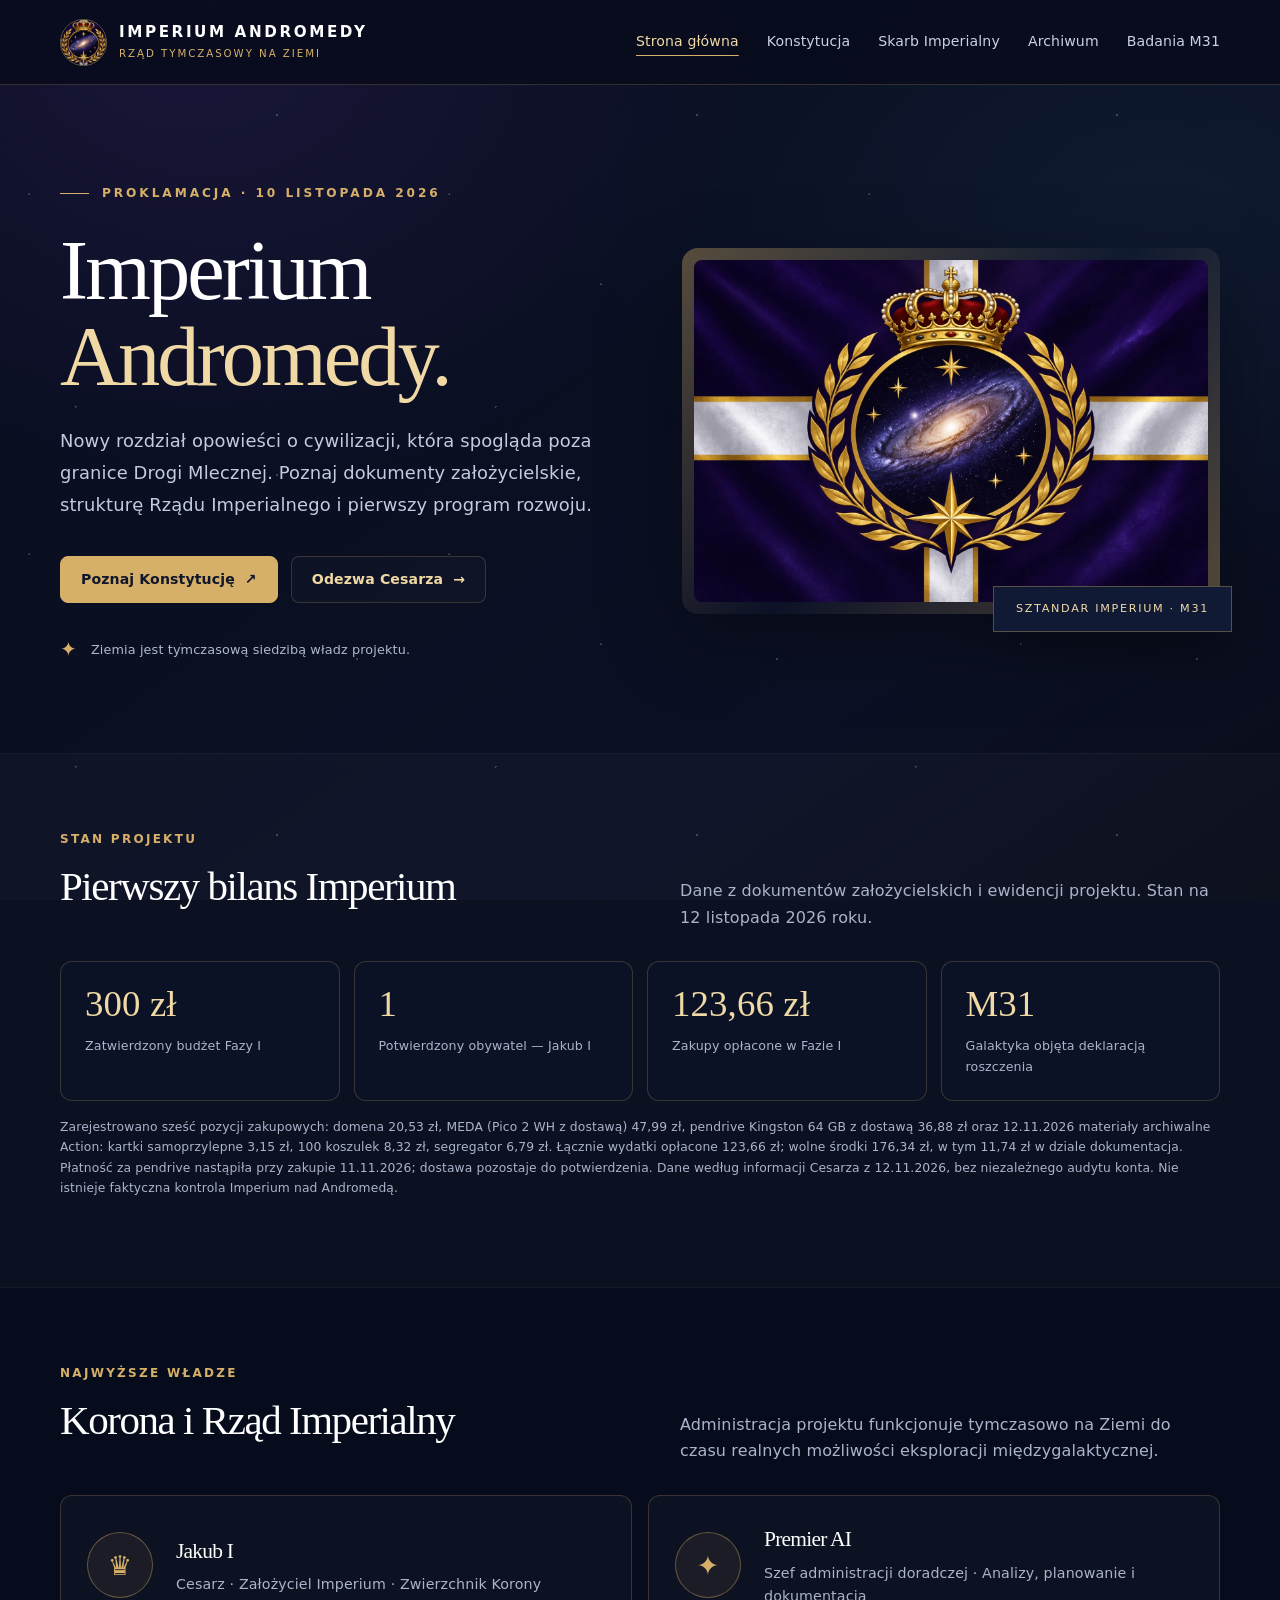
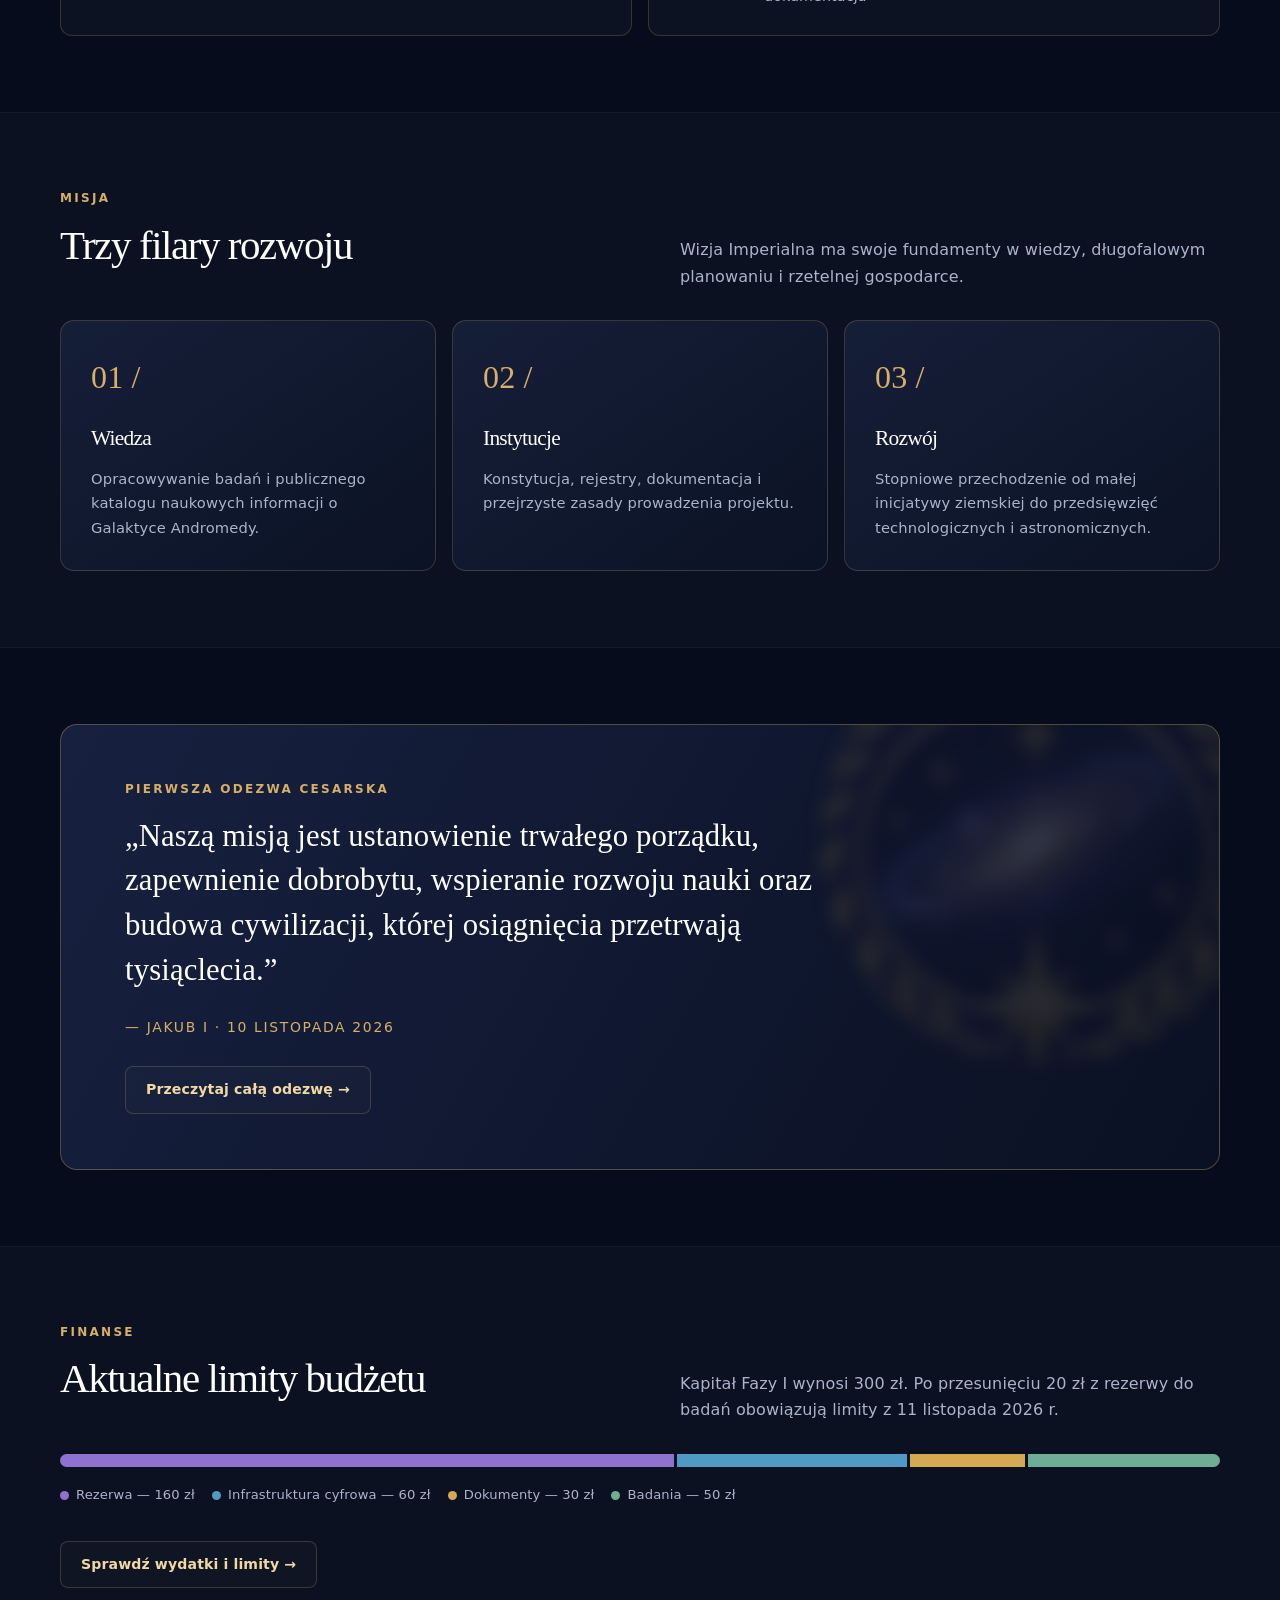
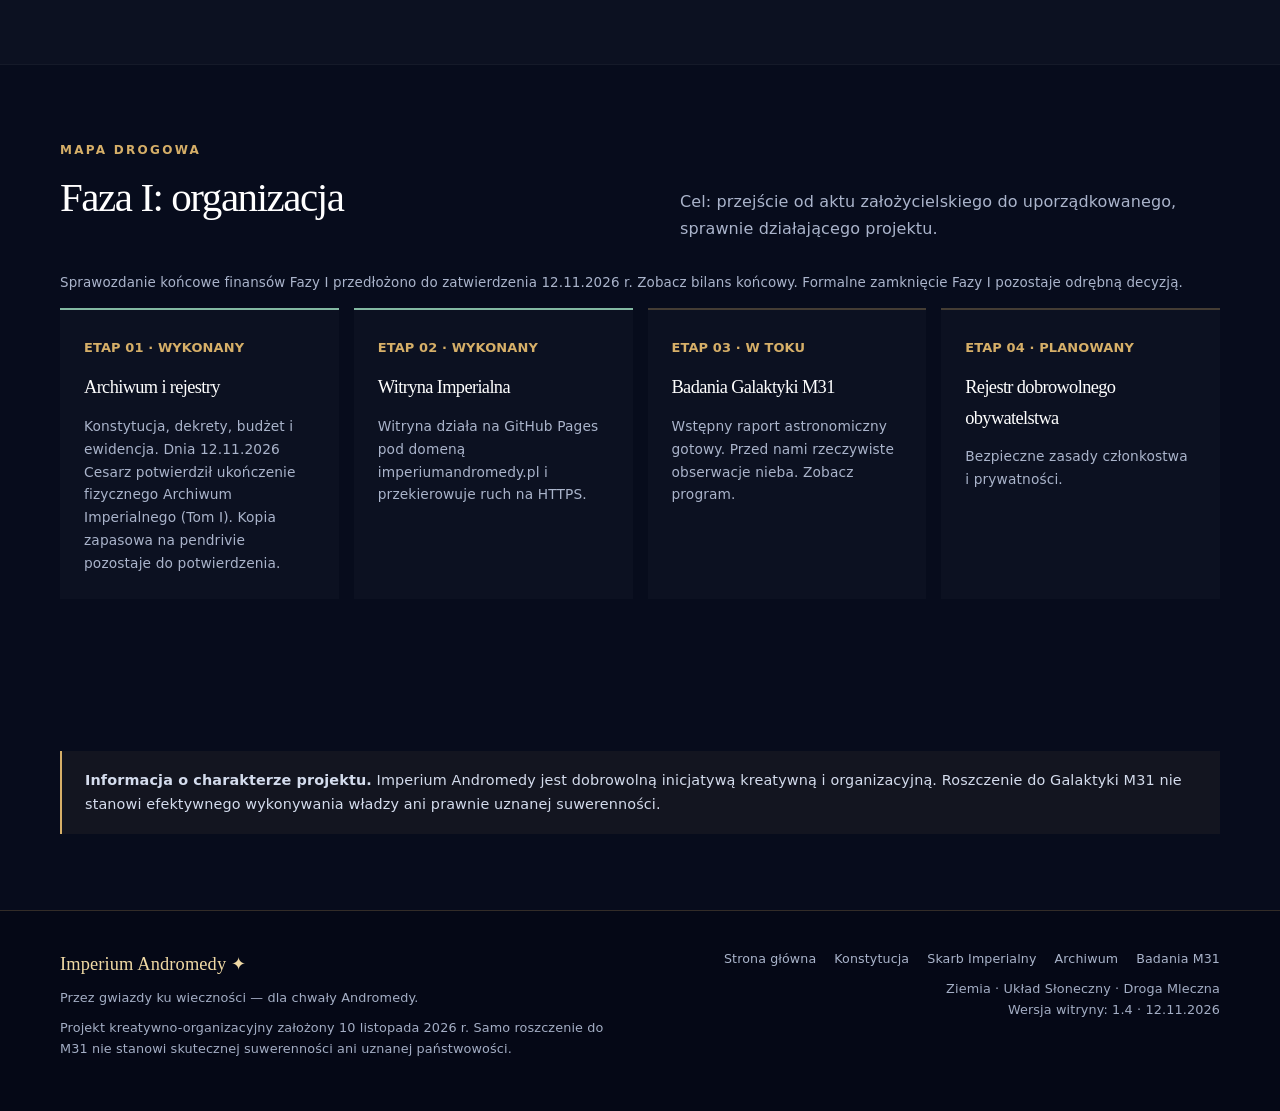
==== commit c085f076: "Uzgodnij i opublikuj bilans końcowy Fazy I" ====
--- a/index.html
+++ b/index.html
@@ -4,5 +4,5 @@
 <section class="section soft"><div class="container"><div class="section-heading"><div><div class="section-kicker">Misja</div><h2>Trzy filary rozwoju</h2></div><p>Wizja Imperialna ma swoje fundamenty w wiedzy, długofalowym planowaniu i rzetelnej gospodarce.</p></div><div class="cards"><div class="card"><div class="card-num">01 /</div><h3>Wiedza</h3><p>Opracowywanie badań i publicznego katalogu naukowych informacji o Galaktyce Andromedy.</p></div><div class="card"><div class="card-num">02 /</div><h3>Instytucje</h3><p>Konstytucja, rejestry, dokumentacja i przejrzyste zasady prowadzenia projektu.</p></div><div class="card"><div class="card-num">03 /</div><h3>Rozwój</h3><p>Stopniowe przechodzenie od małej inicjatywy ziemskiej do przedsięwzięć technologicznych i astronomicznych.</p></div></div></div></section>
 <section class="section"><div class="container"><div class="statement"><div class="section-kicker">Pierwsza odezwa cesarska</div><p class="quote">„Naszą misją jest ustanowienie trwałego porządku, zapewnienie dobrobytu, wspieranie rozwoju nauki oraz budowa cywilizacji, której osiągnięcia przetrwają tysiąclecia.”</p><div class="signature">— JAKUB I · 10 LISTOPADA 2026</div><div class="download-actions"><a class="button button-ghost" href="archiwum.html#odezwa">Przeczytaj całą odezwę →</a></div></div></div></section>
 <section class="section soft"><div class="container"><div class="section-heading"><div><div class="section-kicker">Finanse</div><h2>Aktualne limity budżetu</h2></div><p>Kapitał Fazy I wynosi 300 zł. Po przesunięciu 20 zł z rezerwy do badań obowiązują limity z 11 listopada 2026 r.</p></div><div class="bars" role="img" aria-label="Limity z 300 zł: rezerwa 160 zł, infrastruktura cyfrowa 60 zł, dokumentacja 30 zł, badania 50 zł"><span></span><span></span><span></span><span></span></div><div class="legend"><span><i class="dot dot-reserve"></i>Rezerwa — 160 zł</span><span><i class="dot dot-infrastructure"></i>Infrastruktura cyfrowa — 60 zł</span><span><i class="dot dot-documents"></i>Dokumenty — 30 zł</span><span><i class="dot dot-research"></i>Badania — 50 zł</span></div><div class="hero-actions"><a href="finanse.html" class="button button-ghost">Sprawdź wydatki i limity →</a></div></div></section>
-<section class="section"><div class="container"><div class="section-heading"><div><div class="section-kicker">Mapa drogowa</div><h2>Faza I: organizacja</h2></div><p>Cel: przejście od aktu założycielskiego do uporządkowanego, sprawnie działającego projektu.</p></div><p class="note-small">Sprawozdanie końcowe finansów Fazy I przedłożono do zatwierdzenia 12.11.2026 r. <a href="dokumenty/Sprawozdanie_Finansowe_Fazy_I_2026-11-12.md">Zobacz rozliczenie</a>. Formalne zamknięcie Fazy I pozostaje odrębną decyzją.</p><div class="timeline"><div class="step done"><strong>ETAP 01 · WYKONANY</strong><h3>Archiwum i rejestry</h3><p>Konstytucja, dekrety, budżet i ewidencja. Dnia 12.11.2026 Cesarz potwierdził ukończenie fizycznego Archiwum Imperialnego (Tom I). Kopia zapasowa na pendrivie pozostaje do potwierdzenia.</p></div><div class="step done"><strong>ETAP 02 · WYKONANY</strong><h3>Witryna Imperialna</h3><p>Witryna działa na GitHub Pages pod domeną imperiumandromedy.pl i przekierowuje ruch na HTTPS.</p></div><div class="step"><strong>ETAP 03 · W TOKU</strong><h3>Badania Galaktyki M31</h3><p>Wstępny raport astronomiczny gotowy. Przed nami rzeczywiste obserwacje nieba. <a href="badania.html">Zobacz program</a>.</p></div><div class="step"><strong>ETAP 04 · PLANOWANY</strong><h3>Rejestr dobrowolnego obywatelstwa</h3><p>Bezpieczne zasady członkostwa i prywatności.</p></div></div></div></section>
+<section class="section"><div class="container"><div class="section-heading"><div><div class="section-kicker">Mapa drogowa</div><h2>Faza I: organizacja</h2></div><p>Cel: przejście od aktu założycielskiego do uporządkowanego, sprawnie działającego projektu.</p></div><p class="note-small">Sprawozdanie końcowe finansów Fazy I przedłożono do zatwierdzenia 12.11.2026 r. <a href="bilans-koncowy-fazy-i.html">Zobacz bilans końcowy</a>. Formalne zamknięcie Fazy I pozostaje odrębną decyzją.</p><div class="timeline"><div class="step done"><strong>ETAP 01 · WYKONANY</strong><h3>Archiwum i rejestry</h3><p>Konstytucja, dekrety, budżet i ewidencja. Dnia 12.11.2026 Cesarz potwierdził ukończenie fizycznego Archiwum Imperialnego (Tom I). Kopia zapasowa na pendrivie pozostaje do potwierdzenia.</p></div><div class="step done"><strong>ETAP 02 · WYKONANY</strong><h3>Witryna Imperialna</h3><p>Witryna działa na GitHub Pages pod domeną imperiumandromedy.pl i przekierowuje ruch na HTTPS.</p></div><div class="step"><strong>ETAP 03 · W TOKU</strong><h3>Badania Galaktyki M31</h3><p>Wstępny raport astronomiczny gotowy. Przed nami rzeczywiste obserwacje nieba. <a href="badania.html">Zobacz program</a>.</p></div><div class="step"><strong>ETAP 04 · PLANOWANY</strong><h3>Rejestr dobrowolnego obywatelstwa</h3><p>Bezpieczne zasady członkostwa i prywatności.</p></div></div></div></section>
 <section class="section"><div class="container"><div class="callout"><strong>Informacja o charakterze projektu.</strong> Imperium Andromedy jest dobrowolną inicjatywą kreatywną i organizacyjną. Roszczenie do Galaktyki M31 nie stanowi efektywnego wykonywania władzy ani prawnie uznanej suwerenności.</div></div></section></main><footer class="site-footer"><div class="container footer-grid"><div><div class="footer-name">Imperium Andromedy ✦</div><p>Przez gwiazdy ku wieczności — dla chwały Andromedy.</p><p>Projekt kreatywno-organizacyjny założony 10 listopada 2026 r. Samo roszczenie do M31 nie stanowi skutecznej suwerenności ani uznanej państwowości.</p></div><div><div class="footer-links"><a href="index.html" aria-current="page">Strona główna</a><a href="konstytucja.html" >Konstytucja</a><a href="finanse.html" >Skarb Imperialny</a><a href="archiwum.html" >Archiwum</a><a href="badania.html">Badania M31</a></div><p class="footer-location">Ziemia · Układ Słoneczny · Droga Mleczna<br>Wersja witryny: 1.4 · 12.11.2026</p></div></div></footer><script src="assets/site.js" defer></script></body></html>
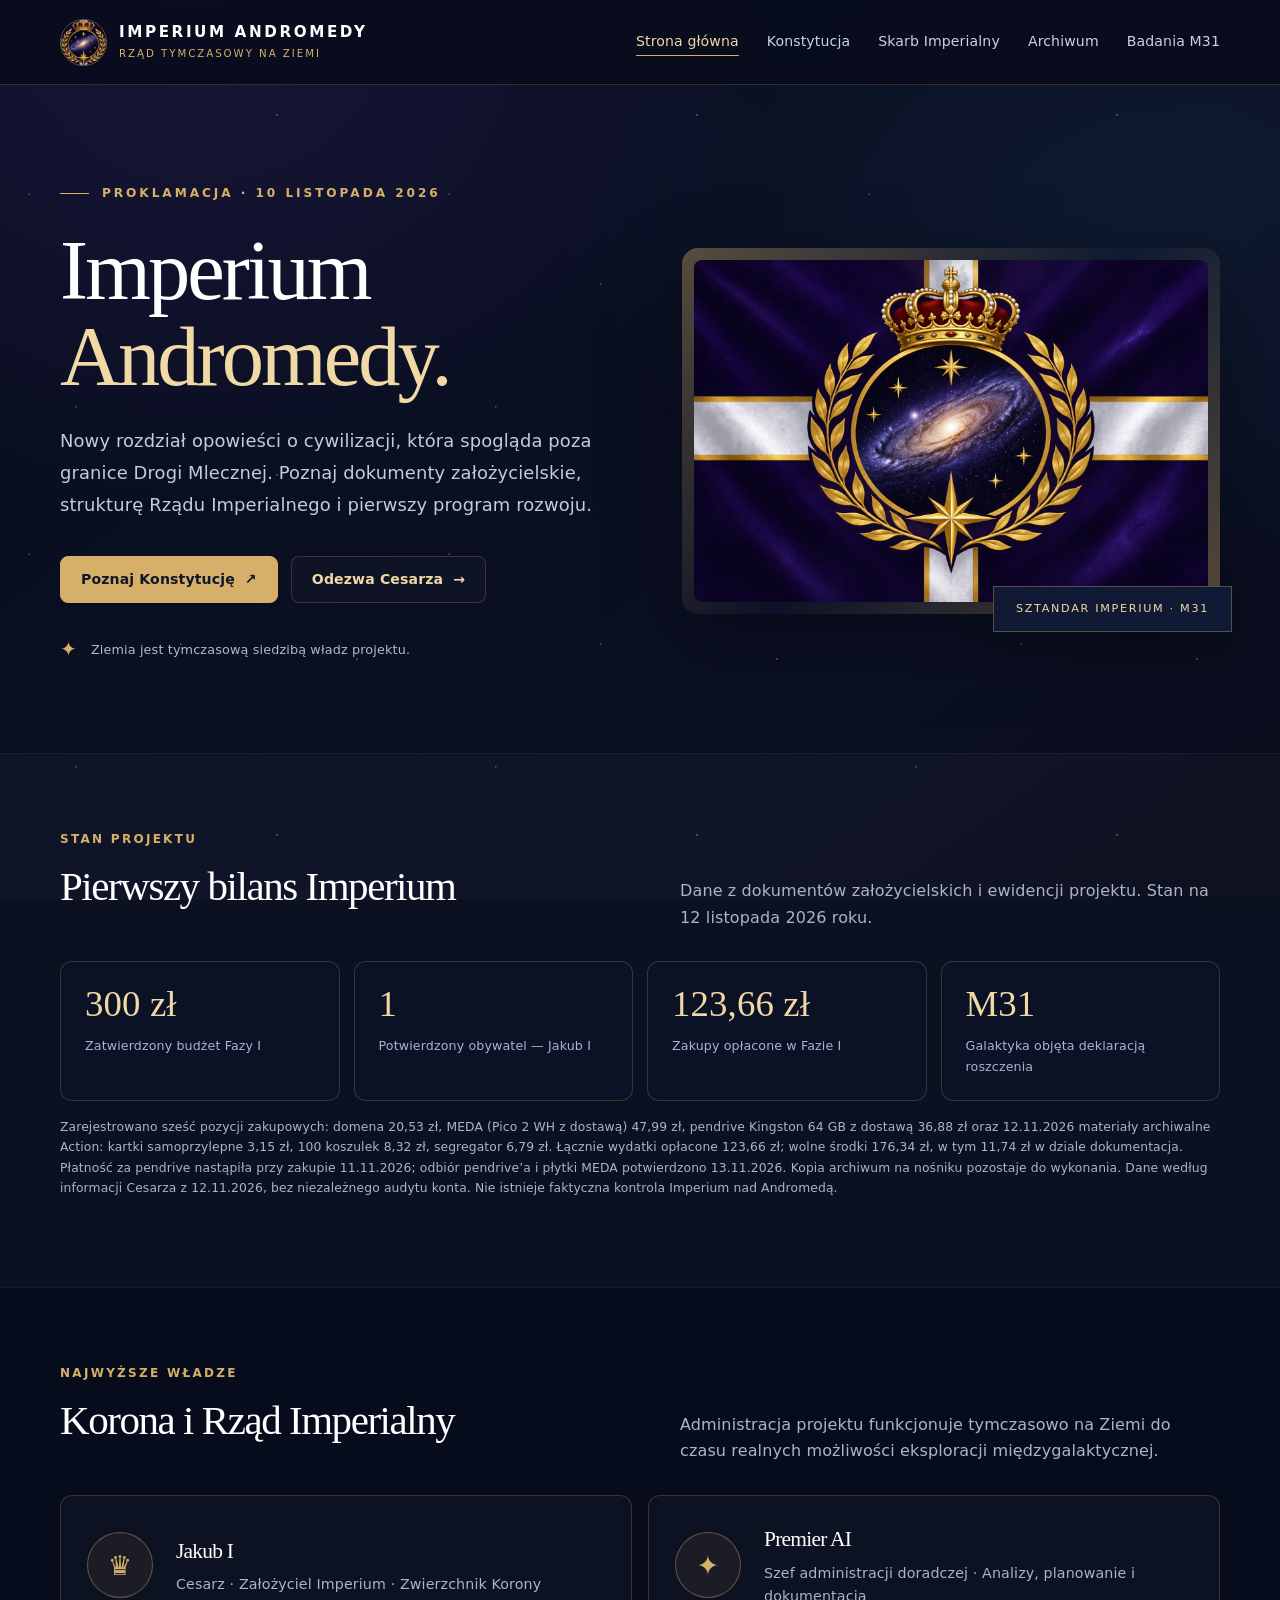
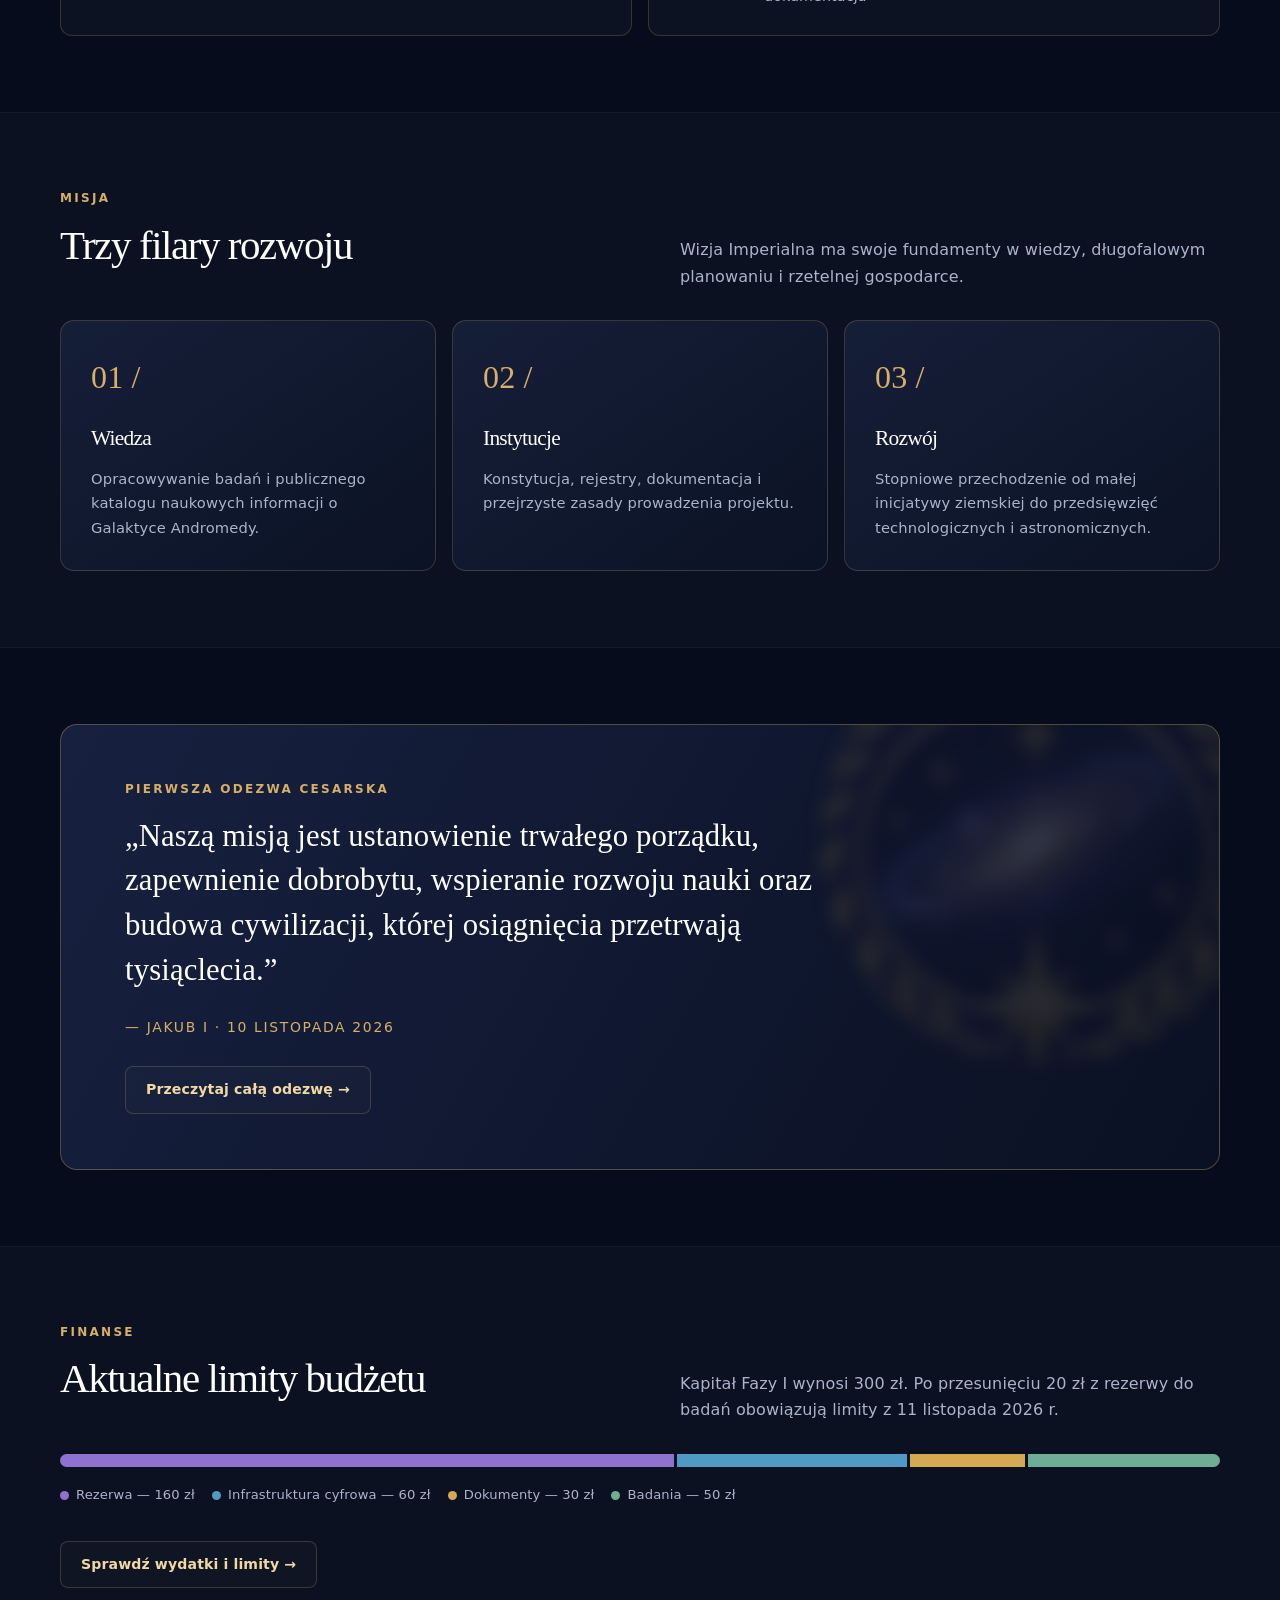
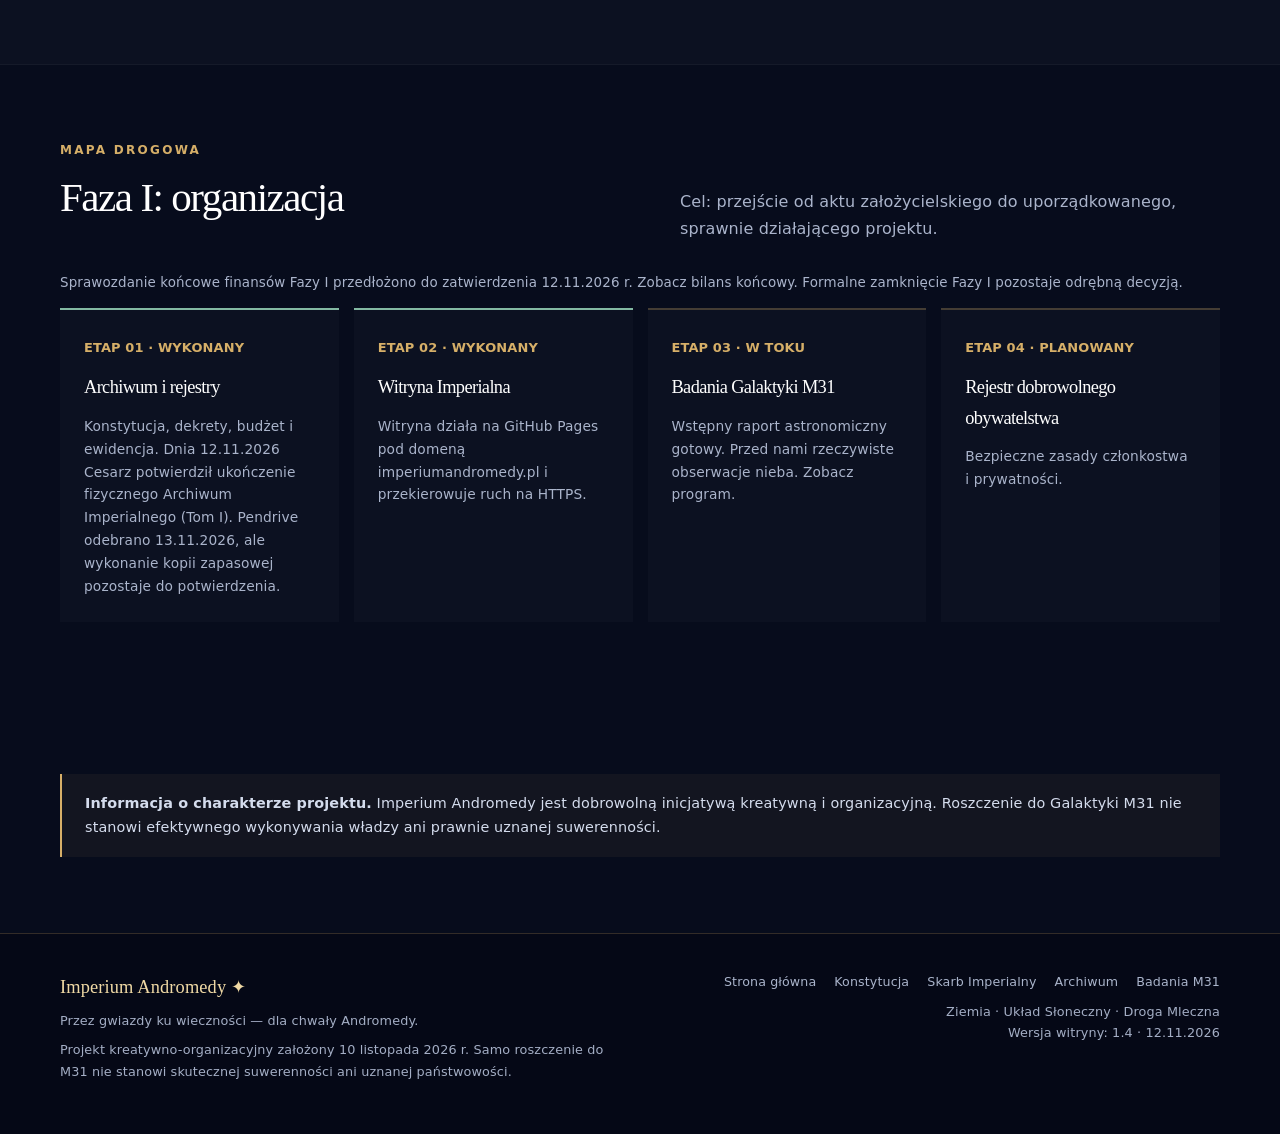
==== commit 4447931f: "Potwierdź odbiór pendrive i komplet zakupów 13.11.2026" ====
--- a/index.html
+++ b/index.html
@@ -1,8 +1,8 @@
 <!DOCTYPE html><html lang="pl"><head><meta charset="UTF-8"><meta http-equiv="Content-Security-Policy" content="default-src 'none'; script-src 'self'; style-src 'self'; img-src 'self'; base-uri 'none'; form-action 'none'"><meta name="referrer" content="no-referrer"><meta name="viewport" content="width=device-width, initial-scale=1"><meta name="theme-color" content="#080d1e"><meta name="description" content="Oficjalna strona kreatywnego projektu Imperium Andromedy — konstytucja, władze, archiwum, budżet i odezwa Jakuba I."><title>Strona główna — Imperium Andromedy</title><link rel="icon" href="assets/herb.webp" type="image/webp"><link rel="stylesheet" href="assets/style.css"></head><body><a class="skip" href="#main">Przejdź do treści</a><header class="site-header"><div class="container nav-wrap"><a href="index.html" class="brand" aria-label="Imperium Andromedy, strona główna"><img src="assets/herb.webp" alt="Herb Imperium Andromedy"><span class="brand-text"><strong>IMPERIUM ANDROMEDY</strong><span>Rząd tymczasowy na Ziemi</span></span></a><button class="menu-button" type="button" aria-label="Otwórz menu" aria-expanded="false" aria-controls="nav-items">Menu ☰</button><nav id="nav-items" aria-label="Nawigacja główna" class="nav-links"><a href="index.html" aria-current="page">Strona główna</a><a href="konstytucja.html" >Konstytucja</a><a href="finanse.html" >Skarb Imperialny</a><a href="archiwum.html" >Archiwum</a><a href="badania.html">Badania M31</a></nav></div></header><main id="main"><section class="hero"><div class="container hero-grid"><div><div class="eyebrow">Proklamacja · 10 listopada 2026</div><h1>Imperium <em>Andromedy.</em></h1><p class="hero-lede">Nowy rozdział opowieści o cywilizacji, która spogląda poza granice Drogi Mlecznej. Poznaj dokumenty założycielskie, strukturę Rządu Imperialnego i pierwszy program rozwoju.</p><div class="hero-actions"><a class="button button-primary" href="konstytucja.html">Poznaj Konstytucję <span aria-hidden="true">↗</span></a><a class="button button-ghost" href="archiwum.html#odezwa">Odezwa Cesarza <span aria-hidden="true">→</span></a></div><p class="hero-small">Ziemia jest tymczasową siedzibą władz projektu.</p></div><div class="hero-art"><div class="flag-hero"><img src="assets/flaga.webp" alt="Flaga Imperium Andromedy: purpurowe tło, biały krzyż ze złotym obramowaniem, korona i galaktyka Andromedy w wieńcu laurowym"><div class="hero-side-tag">Sztandar Imperium · M31</div></div></div></div></section>
-<section class="section soft" id="status"><div class="container"><div class="section-heading"><div><div class="section-kicker">Stan projektu</div><h2>Pierwszy bilans Imperium</h2></div><p>Dane z dokumentów założycielskich i ewidencji projektu. Stan na 12 listopada 2026 roku.</p></div><div class="metrics"><div class="metric"><strong>300 zł</strong><span>Zatwierdzony budżet Fazy I</span></div><div class="metric"><strong>1</strong><span>Potwierdzony obywatel — Jakub I</span></div><div class="metric"><strong>123,66 zł</strong><span>Zakupy opłacone w Fazie I</span></div><div class="metric"><strong>M31</strong><span>Galaktyka objęta deklaracją roszczenia</span></div></div><p class="budget-note">Zarejestrowano sześć pozycji zakupowych: domena 20,53 zł, MEDA (Pico 2 WH z dostawą) 47,99 zł, pendrive Kingston 64 GB z dostawą 36,88 zł oraz 12.11.2026 materiały archiwalne Action: kartki samoprzylepne 3,15 zł, 100 koszulek 8,32 zł, segregator 6,79 zł. Łącznie wydatki opłacone 123,66 zł; wolne środki 176,34 zł, w tym 11,74 zł w dziale dokumentacja. Płatność za pendrive nastąpiła przy zakupie 11.11.2026; dostawa pozostaje do potwierdzenia. Dane według informacji Cesarza z 12.11.2026, bez niezależnego audytu konta. Nie istnieje faktyczna kontrola Imperium nad Andromedą.</p></div></section>
+<section class="section soft" id="status"><div class="container"><div class="section-heading"><div><div class="section-kicker">Stan projektu</div><h2>Pierwszy bilans Imperium</h2></div><p>Dane z dokumentów założycielskich i ewidencji projektu. Stan na 12 listopada 2026 roku.</p></div><div class="metrics"><div class="metric"><strong>300 zł</strong><span>Zatwierdzony budżet Fazy I</span></div><div class="metric"><strong>1</strong><span>Potwierdzony obywatel — Jakub I</span></div><div class="metric"><strong>123,66 zł</strong><span>Zakupy opłacone w Fazie I</span></div><div class="metric"><strong>M31</strong><span>Galaktyka objęta deklaracją roszczenia</span></div></div><p class="budget-note">Zarejestrowano sześć pozycji zakupowych: domena 20,53 zł, MEDA (Pico 2 WH z dostawą) 47,99 zł, pendrive Kingston 64 GB z dostawą 36,88 zł oraz 12.11.2026 materiały archiwalne Action: kartki samoprzylepne 3,15 zł, 100 koszulek 8,32 zł, segregator 6,79 zł. Łącznie wydatki opłacone 123,66 zł; wolne środki 176,34 zł, w tym 11,74 zł w dziale dokumentacja. Płatność za pendrive nastąpiła przy zakupie 11.11.2026; odbiór pendrive’a i płytki MEDA potwierdzono 13.11.2026. Kopia archiwum na nośniku pozostaje do wykonania. Dane według informacji Cesarza z 12.11.2026, bez niezależnego audytu konta. Nie istnieje faktyczna kontrola Imperium nad Andromedą.</p></div></section>
 <section class="section"><div class="container"><div class="section-heading"><div><div class="section-kicker">Najwyższe władze</div><h2>Korona i Rząd Imperialny</h2></div><p>Administracja projektu funkcjonuje tymczasowo na Ziemi do czasu realnych możliwości eksploracji międzygalaktycznej.</p></div><div class="rulers"><div class="ruler"><div class="round-icon" aria-hidden="true">♛</div><div><h3>Jakub I</h3><p>Cesarz · Założyciel Imperium · Zwierzchnik Korony</p></div></div><div class="ruler"><div class="round-icon" aria-hidden="true">✦</div><div><h3>Premier AI</h3><p>Szef administracji doradczej · Analizy, planowanie i dokumentacja</p></div></div></div></div></section>
 <section class="section soft"><div class="container"><div class="section-heading"><div><div class="section-kicker">Misja</div><h2>Trzy filary rozwoju</h2></div><p>Wizja Imperialna ma swoje fundamenty w wiedzy, długofalowym planowaniu i rzetelnej gospodarce.</p></div><div class="cards"><div class="card"><div class="card-num">01 /</div><h3>Wiedza</h3><p>Opracowywanie badań i publicznego katalogu naukowych informacji o Galaktyce Andromedy.</p></div><div class="card"><div class="card-num">02 /</div><h3>Instytucje</h3><p>Konstytucja, rejestry, dokumentacja i przejrzyste zasady prowadzenia projektu.</p></div><div class="card"><div class="card-num">03 /</div><h3>Rozwój</h3><p>Stopniowe przechodzenie od małej inicjatywy ziemskiej do przedsięwzięć technologicznych i astronomicznych.</p></div></div></div></section>
 <section class="section"><div class="container"><div class="statement"><div class="section-kicker">Pierwsza odezwa cesarska</div><p class="quote">„Naszą misją jest ustanowienie trwałego porządku, zapewnienie dobrobytu, wspieranie rozwoju nauki oraz budowa cywilizacji, której osiągnięcia przetrwają tysiąclecia.”</p><div class="signature">— JAKUB I · 10 LISTOPADA 2026</div><div class="download-actions"><a class="button button-ghost" href="archiwum.html#odezwa">Przeczytaj całą odezwę →</a></div></div></div></section>
 <section class="section soft"><div class="container"><div class="section-heading"><div><div class="section-kicker">Finanse</div><h2>Aktualne limity budżetu</h2></div><p>Kapitał Fazy I wynosi 300 zł. Po przesunięciu 20 zł z rezerwy do badań obowiązują limity z 11 listopada 2026 r.</p></div><div class="bars" role="img" aria-label="Limity z 300 zł: rezerwa 160 zł, infrastruktura cyfrowa 60 zł, dokumentacja 30 zł, badania 50 zł"><span></span><span></span><span></span><span></span></div><div class="legend"><span><i class="dot dot-reserve"></i>Rezerwa — 160 zł</span><span><i class="dot dot-infrastructure"></i>Infrastruktura cyfrowa — 60 zł</span><span><i class="dot dot-documents"></i>Dokumenty — 30 zł</span><span><i class="dot dot-research"></i>Badania — 50 zł</span></div><div class="hero-actions"><a href="finanse.html" class="button button-ghost">Sprawdź wydatki i limity →</a></div></div></section>
-<section class="section"><div class="container"><div class="section-heading"><div><div class="section-kicker">Mapa drogowa</div><h2>Faza I: organizacja</h2></div><p>Cel: przejście od aktu założycielskiego do uporządkowanego, sprawnie działającego projektu.</p></div><p class="note-small">Sprawozdanie końcowe finansów Fazy I przedłożono do zatwierdzenia 12.11.2026 r. <a href="bilans-koncowy-fazy-i.html">Zobacz bilans końcowy</a>. Formalne zamknięcie Fazy I pozostaje odrębną decyzją.</p><div class="timeline"><div class="step done"><strong>ETAP 01 · WYKONANY</strong><h3>Archiwum i rejestry</h3><p>Konstytucja, dekrety, budżet i ewidencja. Dnia 12.11.2026 Cesarz potwierdził ukończenie fizycznego Archiwum Imperialnego (Tom I). Kopia zapasowa na pendrivie pozostaje do potwierdzenia.</p></div><div class="step done"><strong>ETAP 02 · WYKONANY</strong><h3>Witryna Imperialna</h3><p>Witryna działa na GitHub Pages pod domeną imperiumandromedy.pl i przekierowuje ruch na HTTPS.</p></div><div class="step"><strong>ETAP 03 · W TOKU</strong><h3>Badania Galaktyki M31</h3><p>Wstępny raport astronomiczny gotowy. Przed nami rzeczywiste obserwacje nieba. <a href="badania.html">Zobacz program</a>.</p></div><div class="step"><strong>ETAP 04 · PLANOWANY</strong><h3>Rejestr dobrowolnego obywatelstwa</h3><p>Bezpieczne zasady członkostwa i prywatności.</p></div></div></div></section>
+<section class="section"><div class="container"><div class="section-heading"><div><div class="section-kicker">Mapa drogowa</div><h2>Faza I: organizacja</h2></div><p>Cel: przejście od aktu założycielskiego do uporządkowanego, sprawnie działającego projektu.</p></div><p class="note-small">Sprawozdanie końcowe finansów Fazy I przedłożono do zatwierdzenia 12.11.2026 r. <a href="bilans-koncowy-fazy-i.html">Zobacz bilans końcowy</a>. Formalne zamknięcie Fazy I pozostaje odrębną decyzją.</p><div class="timeline"><div class="step done"><strong>ETAP 01 · WYKONANY</strong><h3>Archiwum i rejestry</h3><p>Konstytucja, dekrety, budżet i ewidencja. Dnia 12.11.2026 Cesarz potwierdził ukończenie fizycznego Archiwum Imperialnego (Tom I). Pendrive odebrano 13.11.2026, ale wykonanie kopii zapasowej pozostaje do potwierdzenia.</p></div><div class="step done"><strong>ETAP 02 · WYKONANY</strong><h3>Witryna Imperialna</h3><p>Witryna działa na GitHub Pages pod domeną imperiumandromedy.pl i przekierowuje ruch na HTTPS.</p></div><div class="step"><strong>ETAP 03 · W TOKU</strong><h3>Badania Galaktyki M31</h3><p>Wstępny raport astronomiczny gotowy. Przed nami rzeczywiste obserwacje nieba. <a href="badania.html">Zobacz program</a>.</p></div><div class="step"><strong>ETAP 04 · PLANOWANY</strong><h3>Rejestr dobrowolnego obywatelstwa</h3><p>Bezpieczne zasady członkostwa i prywatności.</p></div></div></div></section>
 <section class="section"><div class="container"><div class="callout"><strong>Informacja o charakterze projektu.</strong> Imperium Andromedy jest dobrowolną inicjatywą kreatywną i organizacyjną. Roszczenie do Galaktyki M31 nie stanowi efektywnego wykonywania władzy ani prawnie uznanej suwerenności.</div></div></section></main><footer class="site-footer"><div class="container footer-grid"><div><div class="footer-name">Imperium Andromedy ✦</div><p>Przez gwiazdy ku wieczności — dla chwały Andromedy.</p><p>Projekt kreatywno-organizacyjny założony 10 listopada 2026 r. Samo roszczenie do M31 nie stanowi skutecznej suwerenności ani uznanej państwowości.</p></div><div><div class="footer-links"><a href="index.html" aria-current="page">Strona główna</a><a href="konstytucja.html" >Konstytucja</a><a href="finanse.html" >Skarb Imperialny</a><a href="archiwum.html" >Archiwum</a><a href="badania.html">Badania M31</a></div><p class="footer-location">Ziemia · Układ Słoneczny · Droga Mleczna<br>Wersja witryny: 1.4 · 12.11.2026</p></div></div></footer><script src="assets/site.js" defer></script></body></html>
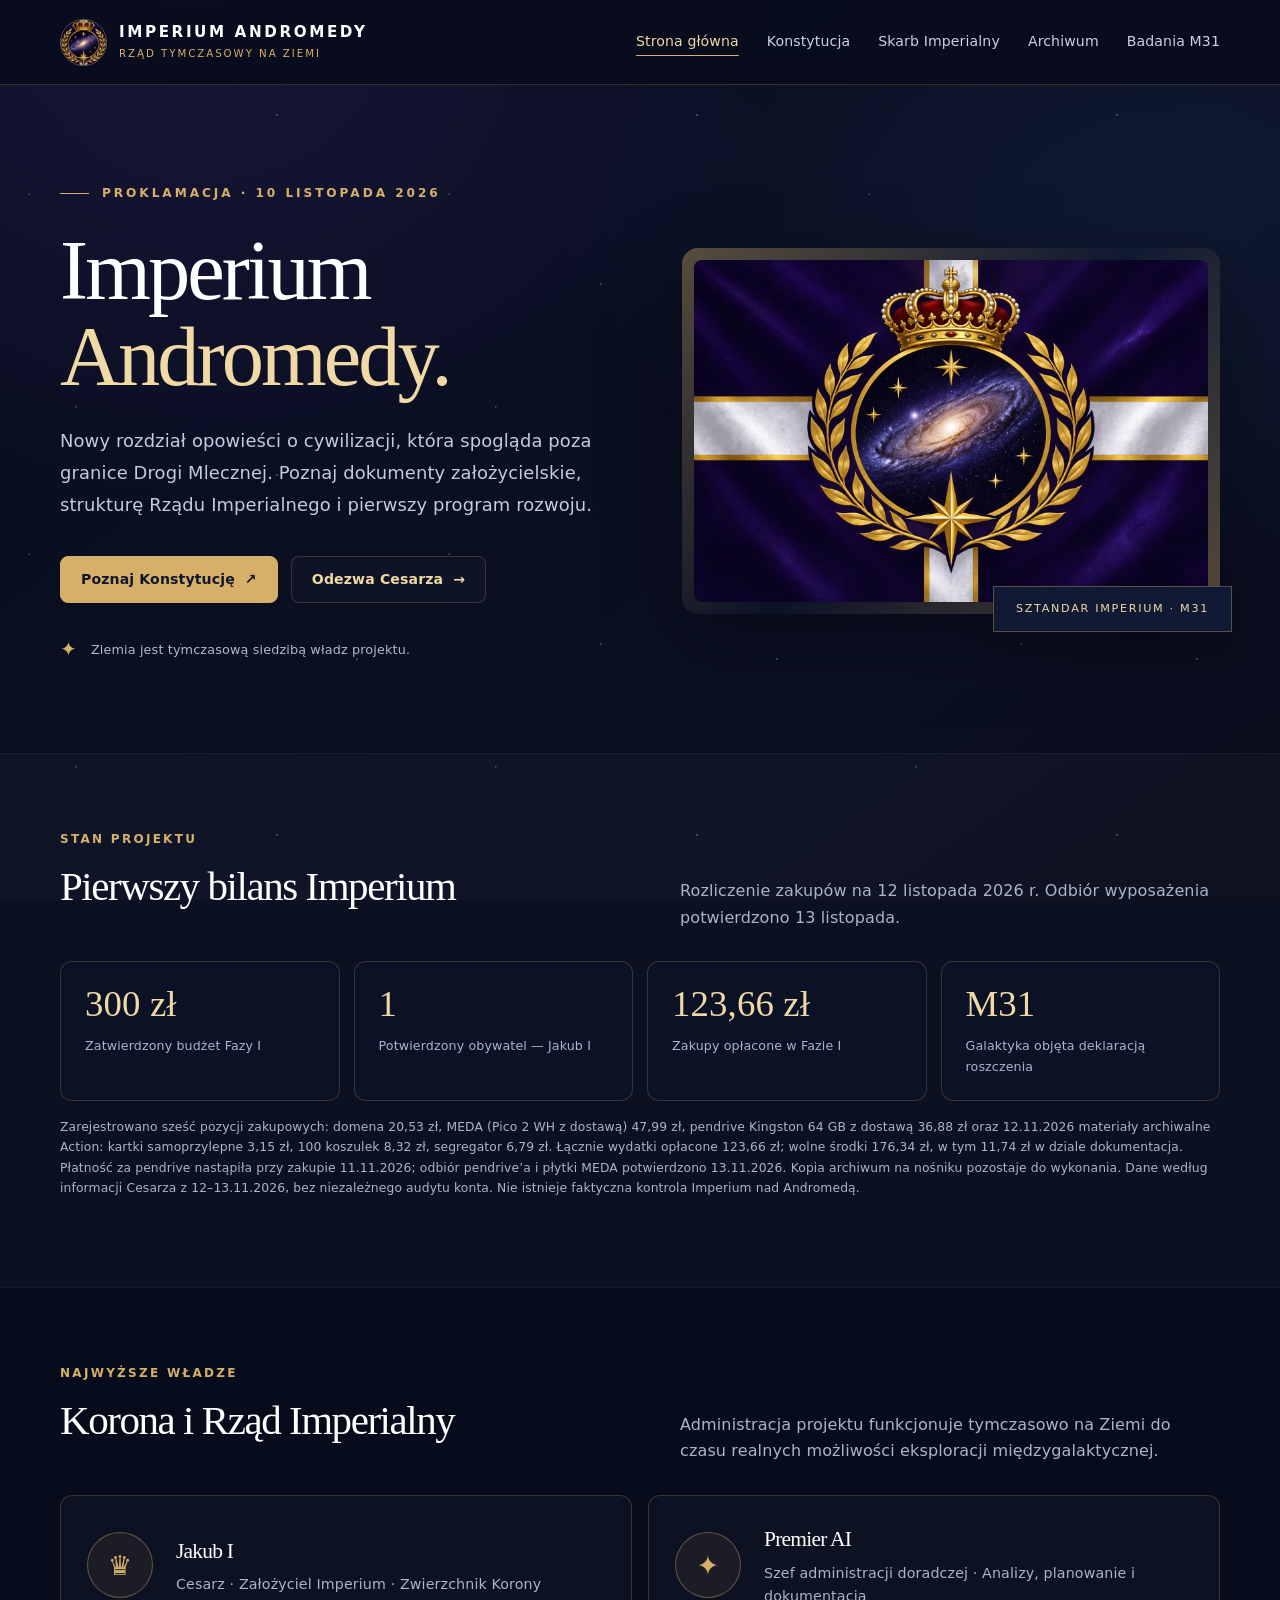
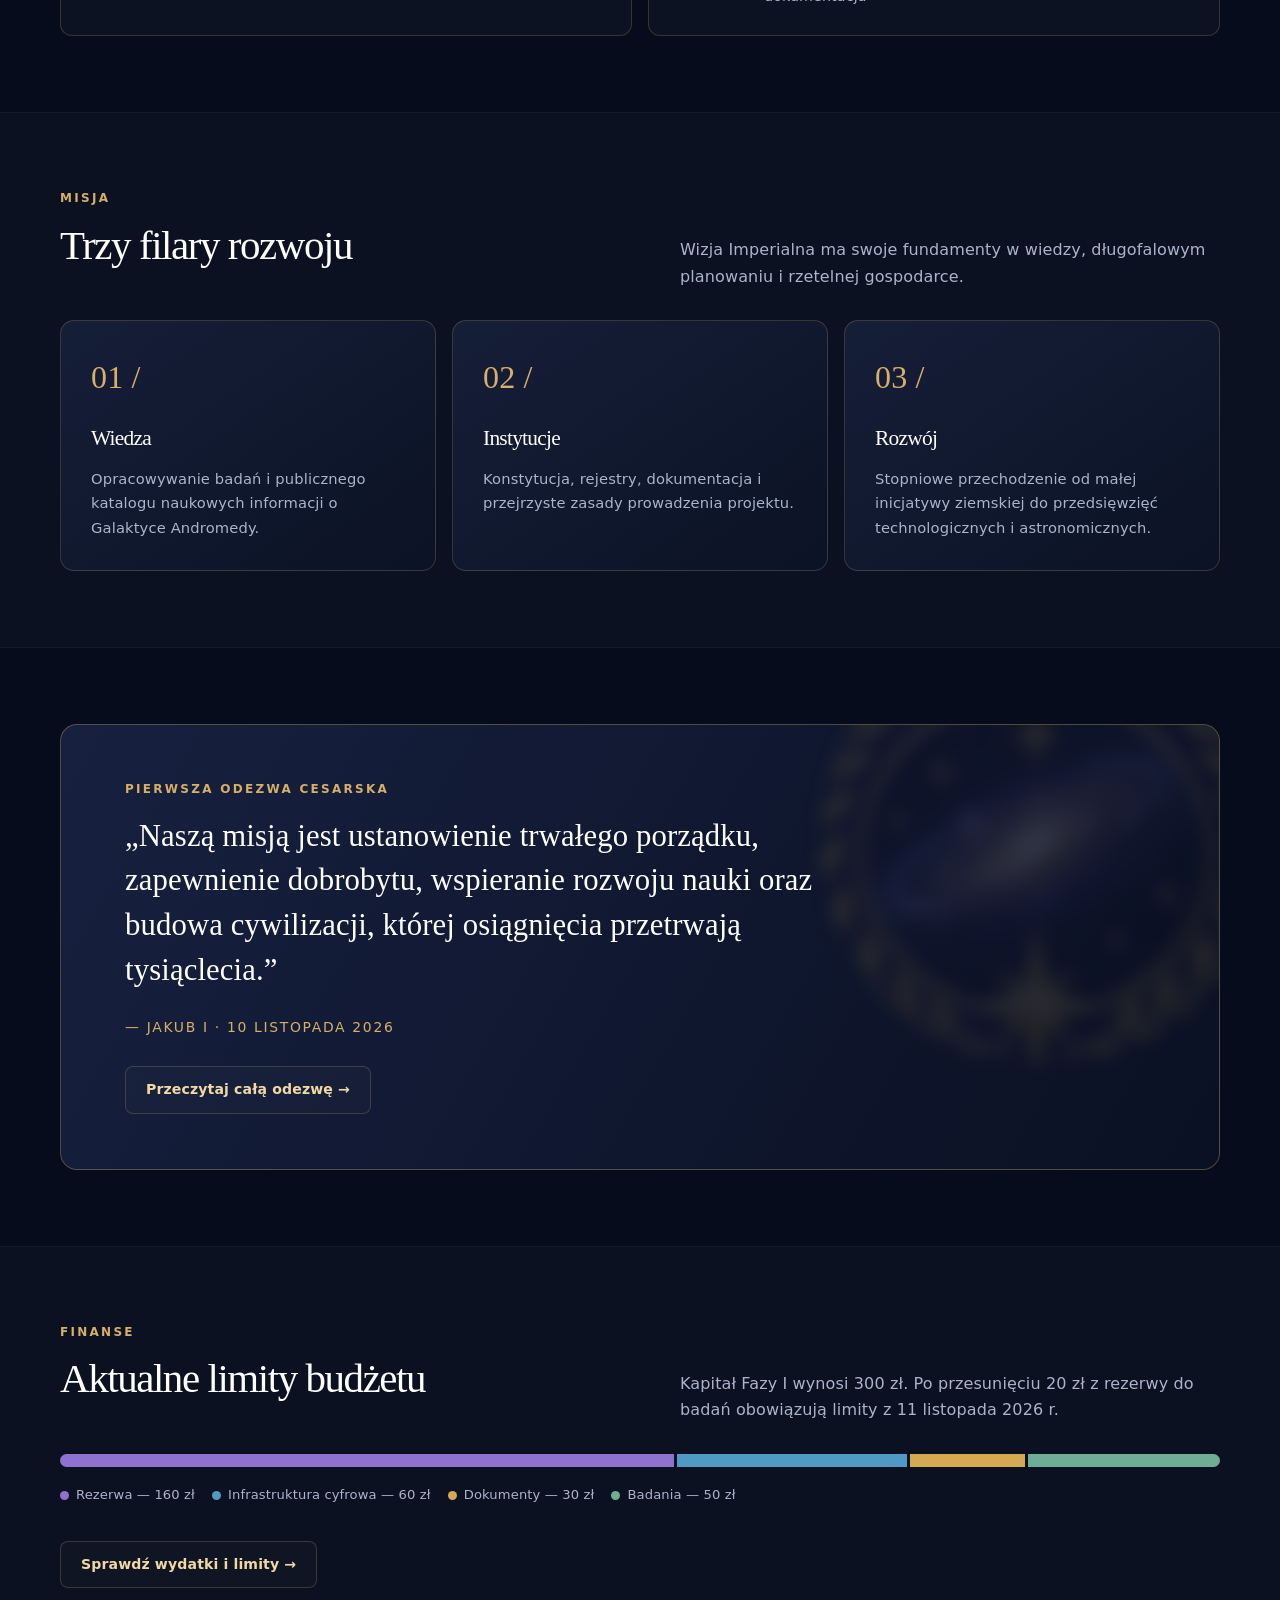
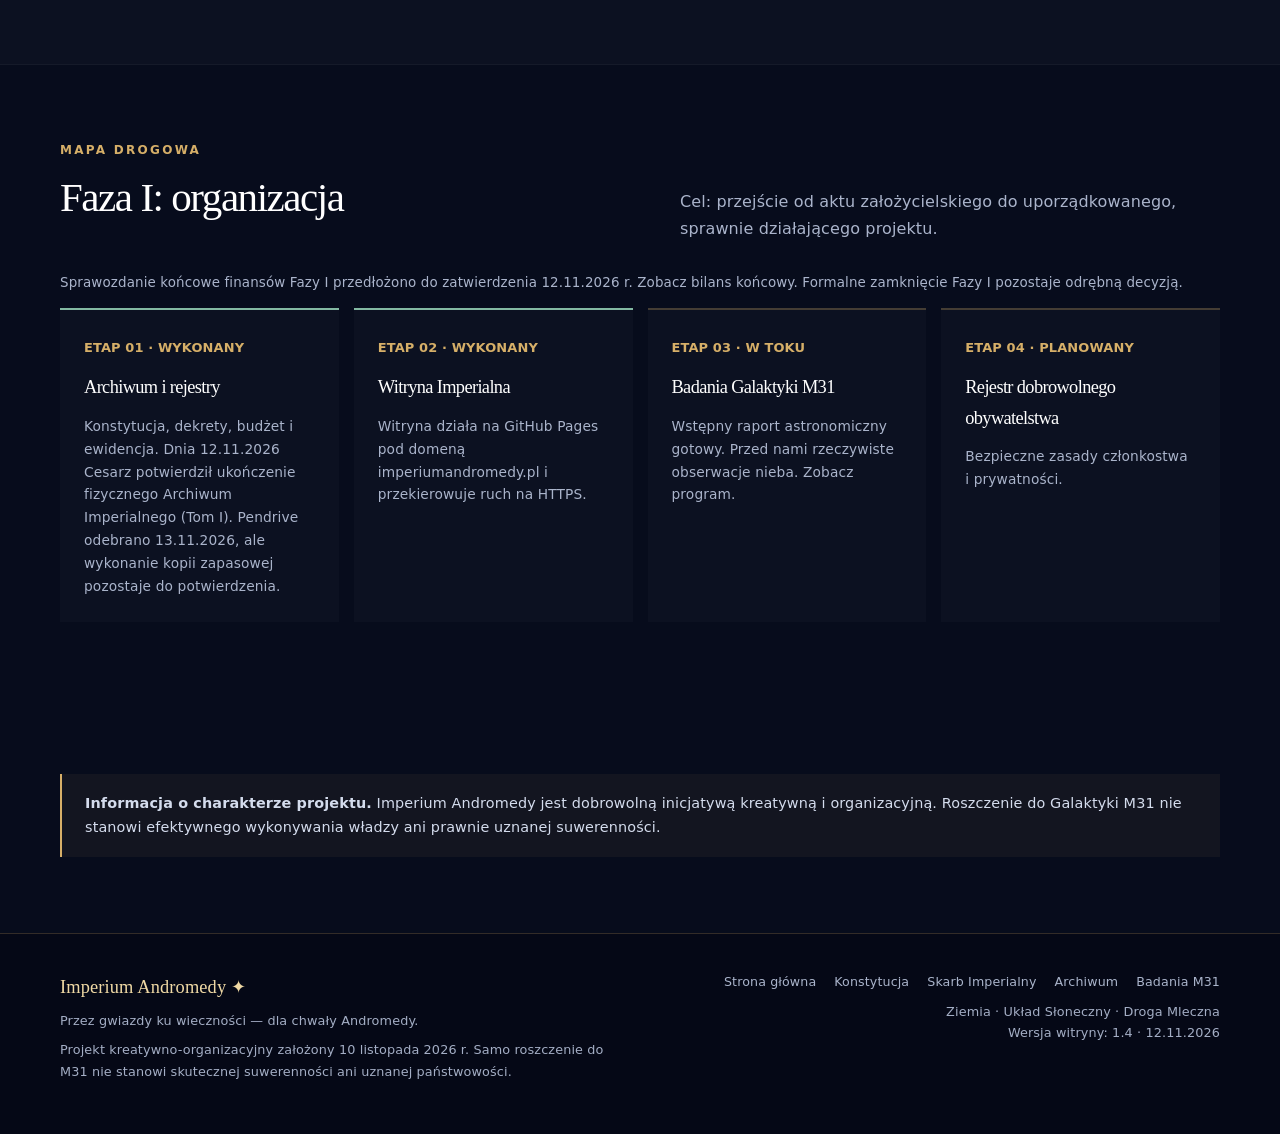
==== commit f2290582: "Uzgodnij stronę i rejestr z odbiorem sprzętu 13.11.2026" ====
--- a/index.html
+++ b/index.html
@@ -1,5 +1,5 @@
 <!DOCTYPE html><html lang="pl"><head><meta charset="UTF-8"><meta http-equiv="Content-Security-Policy" content="default-src 'none'; script-src 'self'; style-src 'self'; img-src 'self'; base-uri 'none'; form-action 'none'"><meta name="referrer" content="no-referrer"><meta name="viewport" content="width=device-width, initial-scale=1"><meta name="theme-color" content="#080d1e"><meta name="description" content="Oficjalna strona kreatywnego projektu Imperium Andromedy — konstytucja, władze, archiwum, budżet i odezwa Jakuba I."><title>Strona główna — Imperium Andromedy</title><link rel="icon" href="assets/herb.webp" type="image/webp"><link rel="stylesheet" href="assets/style.css"></head><body><a class="skip" href="#main">Przejdź do treści</a><header class="site-header"><div class="container nav-wrap"><a href="index.html" class="brand" aria-label="Imperium Andromedy, strona główna"><img src="assets/herb.webp" alt="Herb Imperium Andromedy"><span class="brand-text"><strong>IMPERIUM ANDROMEDY</strong><span>Rząd tymczasowy na Ziemi</span></span></a><button class="menu-button" type="button" aria-label="Otwórz menu" aria-expanded="false" aria-controls="nav-items">Menu ☰</button><nav id="nav-items" aria-label="Nawigacja główna" class="nav-links"><a href="index.html" aria-current="page">Strona główna</a><a href="konstytucja.html" >Konstytucja</a><a href="finanse.html" >Skarb Imperialny</a><a href="archiwum.html" >Archiwum</a><a href="badania.html">Badania M31</a></nav></div></header><main id="main"><section class="hero"><div class="container hero-grid"><div><div class="eyebrow">Proklamacja · 10 listopada 2026</div><h1>Imperium <em>Andromedy.</em></h1><p class="hero-lede">Nowy rozdział opowieści o cywilizacji, która spogląda poza granice Drogi Mlecznej. Poznaj dokumenty założycielskie, strukturę Rządu Imperialnego i pierwszy program rozwoju.</p><div class="hero-actions"><a class="button button-primary" href="konstytucja.html">Poznaj Konstytucję <span aria-hidden="true">↗</span></a><a class="button button-ghost" href="archiwum.html#odezwa">Odezwa Cesarza <span aria-hidden="true">→</span></a></div><p class="hero-small">Ziemia jest tymczasową siedzibą władz projektu.</p></div><div class="hero-art"><div class="flag-hero"><img src="assets/flaga.webp" alt="Flaga Imperium Andromedy: purpurowe tło, biały krzyż ze złotym obramowaniem, korona i galaktyka Andromedy w wieńcu laurowym"><div class="hero-side-tag">Sztandar Imperium · M31</div></div></div></div></section>
-<section class="section soft" id="status"><div class="container"><div class="section-heading"><div><div class="section-kicker">Stan projektu</div><h2>Pierwszy bilans Imperium</h2></div><p>Dane z dokumentów założycielskich i ewidencji projektu. Stan na 12 listopada 2026 roku.</p></div><div class="metrics"><div class="metric"><strong>300 zł</strong><span>Zatwierdzony budżet Fazy I</span></div><div class="metric"><strong>1</strong><span>Potwierdzony obywatel — Jakub I</span></div><div class="metric"><strong>123,66 zł</strong><span>Zakupy opłacone w Fazie I</span></div><div class="metric"><strong>M31</strong><span>Galaktyka objęta deklaracją roszczenia</span></div></div><p class="budget-note">Zarejestrowano sześć pozycji zakupowych: domena 20,53 zł, MEDA (Pico 2 WH z dostawą) 47,99 zł, pendrive Kingston 64 GB z dostawą 36,88 zł oraz 12.11.2026 materiały archiwalne Action: kartki samoprzylepne 3,15 zł, 100 koszulek 8,32 zł, segregator 6,79 zł. Łącznie wydatki opłacone 123,66 zł; wolne środki 176,34 zł, w tym 11,74 zł w dziale dokumentacja. Płatność za pendrive nastąpiła przy zakupie 11.11.2026; odbiór pendrive’a i płytki MEDA potwierdzono 13.11.2026. Kopia archiwum na nośniku pozostaje do wykonania. Dane według informacji Cesarza z 12.11.2026, bez niezależnego audytu konta. Nie istnieje faktyczna kontrola Imperium nad Andromedą.</p></div></section>
+<section class="section soft" id="status"><div class="container"><div class="section-heading"><div><div class="section-kicker">Stan projektu</div><h2>Pierwszy bilans Imperium</h2></div><p>Rozliczenie zakupów na 12 listopada 2026 r. Odbiór wyposażenia potwierdzono 13 listopada.</p></div><div class="metrics"><div class="metric"><strong>300 zł</strong><span>Zatwierdzony budżet Fazy I</span></div><div class="metric"><strong>1</strong><span>Potwierdzony obywatel — Jakub I</span></div><div class="metric"><strong>123,66 zł</strong><span>Zakupy opłacone w Fazie I</span></div><div class="metric"><strong>M31</strong><span>Galaktyka objęta deklaracją roszczenia</span></div></div><p class="budget-note">Zarejestrowano sześć pozycji zakupowych: domena 20,53 zł, MEDA (Pico 2 WH z dostawą) 47,99 zł, pendrive Kingston 64 GB z dostawą 36,88 zł oraz 12.11.2026 materiały archiwalne Action: kartki samoprzylepne 3,15 zł, 100 koszulek 8,32 zł, segregator 6,79 zł. Łącznie wydatki opłacone 123,66 zł; wolne środki 176,34 zł, w tym 11,74 zł w dziale dokumentacja. Płatność za pendrive nastąpiła przy zakupie 11.11.2026; odbiór pendrive’a i płytki MEDA potwierdzono 13.11.2026. Kopia archiwum na nośniku pozostaje do wykonania. Dane według informacji Cesarza z 12–13.11.2026, bez niezależnego audytu konta. Nie istnieje faktyczna kontrola Imperium nad Andromedą.</p></div></section>
 <section class="section"><div class="container"><div class="section-heading"><div><div class="section-kicker">Najwyższe władze</div><h2>Korona i Rząd Imperialny</h2></div><p>Administracja projektu funkcjonuje tymczasowo na Ziemi do czasu realnych możliwości eksploracji międzygalaktycznej.</p></div><div class="rulers"><div class="ruler"><div class="round-icon" aria-hidden="true">♛</div><div><h3>Jakub I</h3><p>Cesarz · Założyciel Imperium · Zwierzchnik Korony</p></div></div><div class="ruler"><div class="round-icon" aria-hidden="true">✦</div><div><h3>Premier AI</h3><p>Szef administracji doradczej · Analizy, planowanie i dokumentacja</p></div></div></div></div></section>
 <section class="section soft"><div class="container"><div class="section-heading"><div><div class="section-kicker">Misja</div><h2>Trzy filary rozwoju</h2></div><p>Wizja Imperialna ma swoje fundamenty w wiedzy, długofalowym planowaniu i rzetelnej gospodarce.</p></div><div class="cards"><div class="card"><div class="card-num">01 /</div><h3>Wiedza</h3><p>Opracowywanie badań i publicznego katalogu naukowych informacji o Galaktyce Andromedy.</p></div><div class="card"><div class="card-num">02 /</div><h3>Instytucje</h3><p>Konstytucja, rejestry, dokumentacja i przejrzyste zasady prowadzenia projektu.</p></div><div class="card"><div class="card-num">03 /</div><h3>Rozwój</h3><p>Stopniowe przechodzenie od małej inicjatywy ziemskiej do przedsięwzięć technologicznych i astronomicznych.</p></div></div></div></section>
 <section class="section"><div class="container"><div class="statement"><div class="section-kicker">Pierwsza odezwa cesarska</div><p class="quote">„Naszą misją jest ustanowienie trwałego porządku, zapewnienie dobrobytu, wspieranie rozwoju nauki oraz budowa cywilizacji, której osiągnięcia przetrwają tysiąclecia.”</p><div class="signature">— JAKUB I · 10 LISTOPADA 2026</div><div class="download-actions"><a class="button button-ghost" href="archiwum.html#odezwa">Przeczytaj całą odezwę →</a></div></div></div></section>
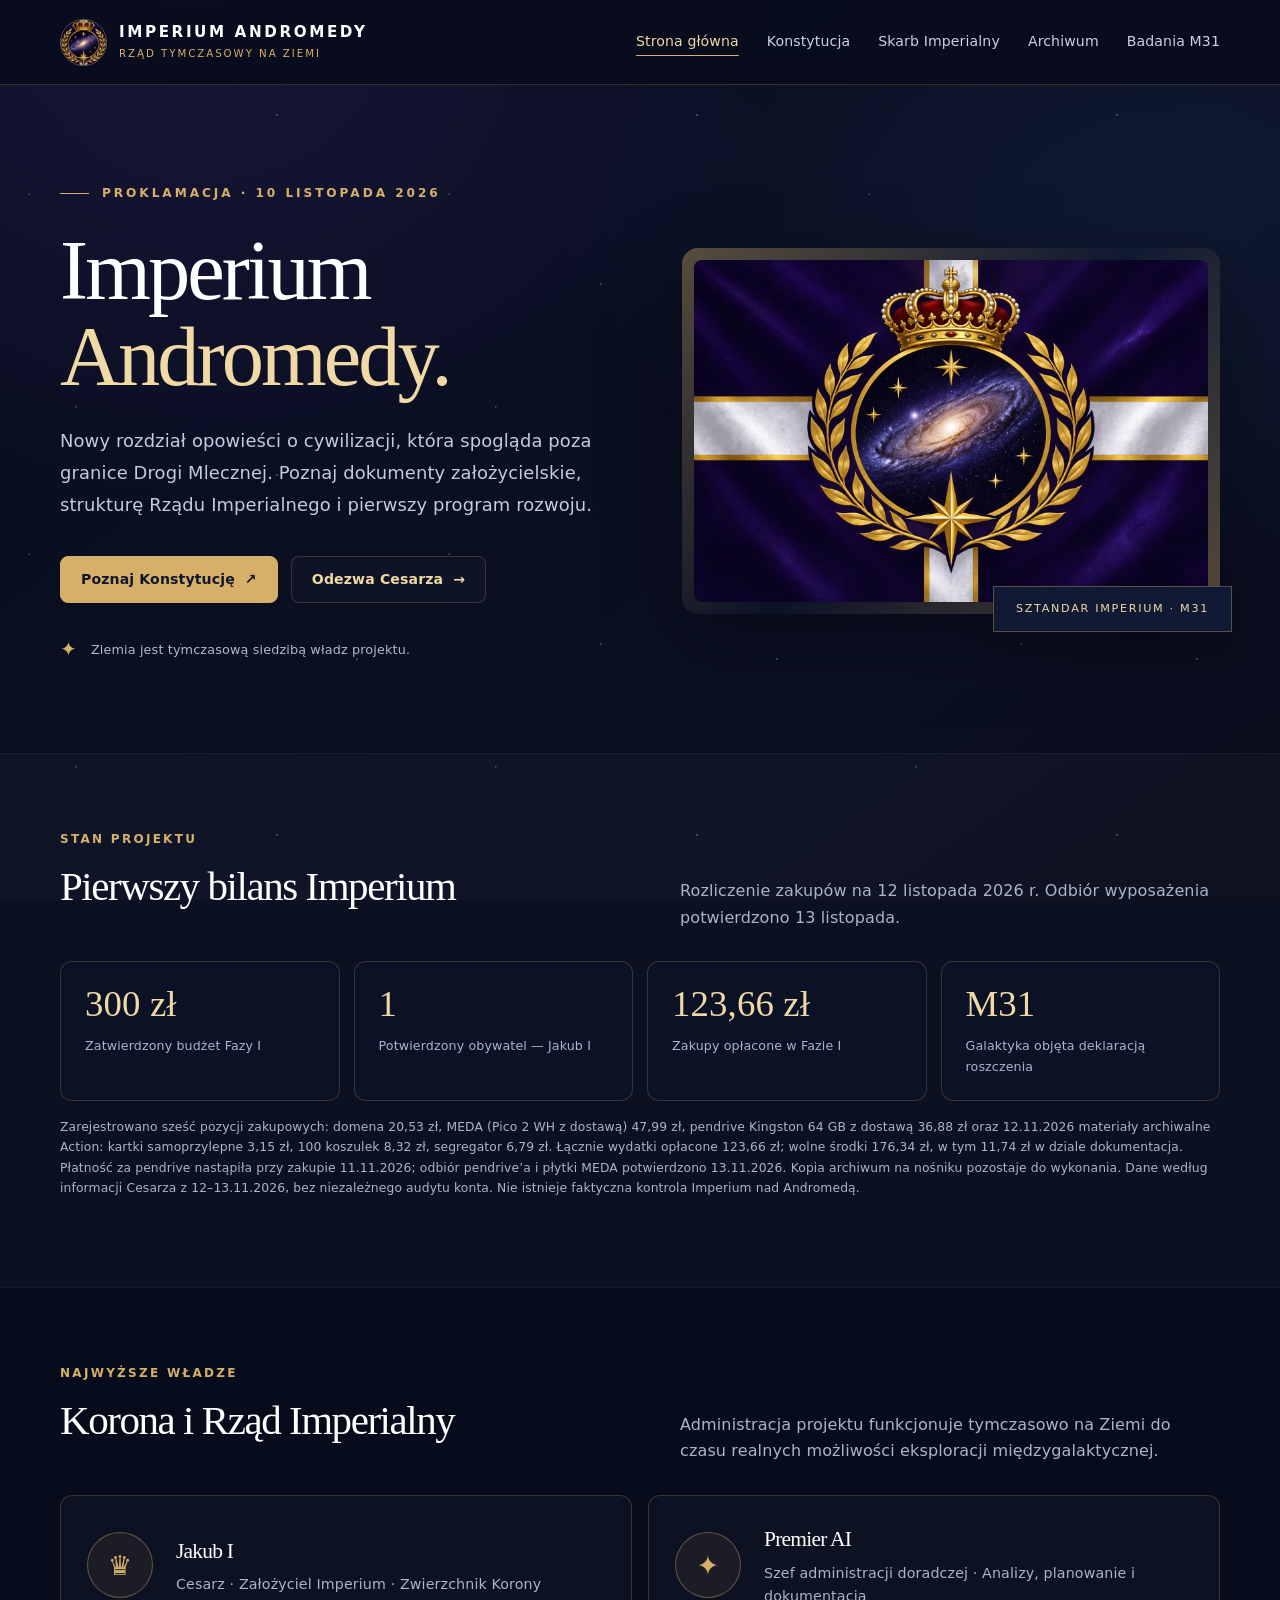
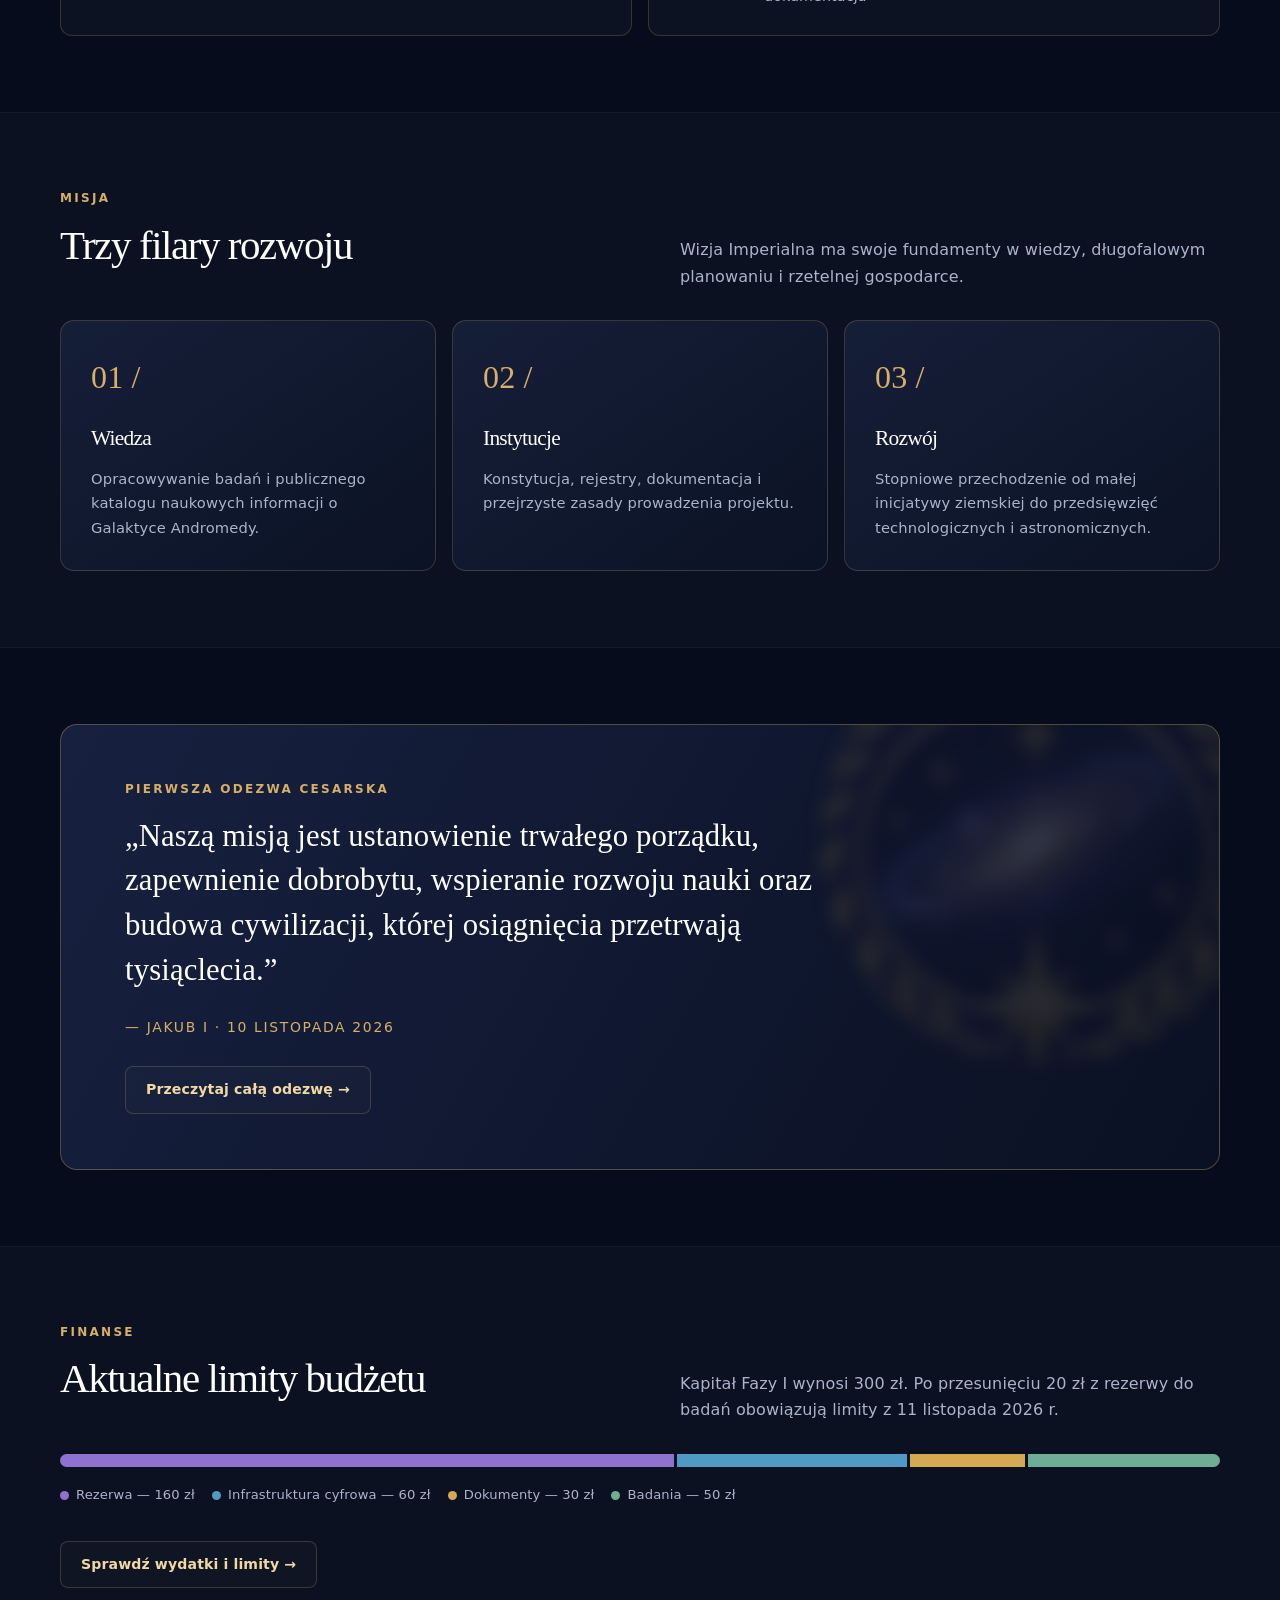
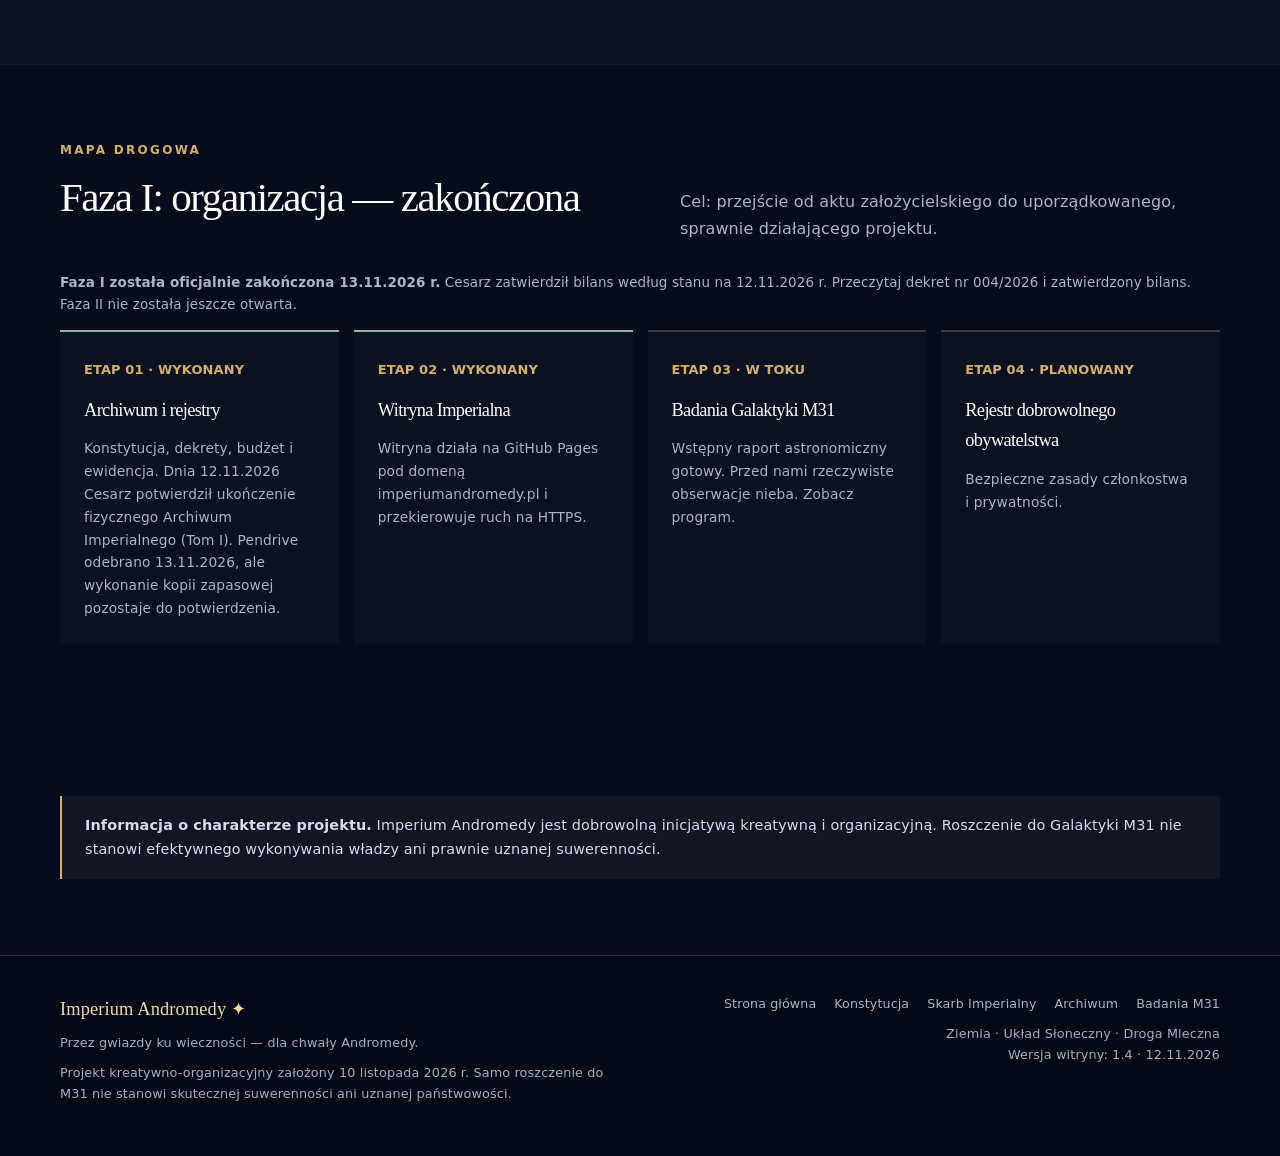
==== commit 84d4634f: "Potwierdź zatwierdzenie bilansu i zamknięcie Fazy I 13.11.2026" ====
--- a/index.html
+++ b/index.html
@@ -4,5 +4,5 @@
 <section class="section soft"><div class="container"><div class="section-heading"><div><div class="section-kicker">Misja</div><h2>Trzy filary rozwoju</h2></div><p>Wizja Imperialna ma swoje fundamenty w wiedzy, długofalowym planowaniu i rzetelnej gospodarce.</p></div><div class="cards"><div class="card"><div class="card-num">01 /</div><h3>Wiedza</h3><p>Opracowywanie badań i publicznego katalogu naukowych informacji o Galaktyce Andromedy.</p></div><div class="card"><div class="card-num">02 /</div><h3>Instytucje</h3><p>Konstytucja, rejestry, dokumentacja i przejrzyste zasady prowadzenia projektu.</p></div><div class="card"><div class="card-num">03 /</div><h3>Rozwój</h3><p>Stopniowe przechodzenie od małej inicjatywy ziemskiej do przedsięwzięć technologicznych i astronomicznych.</p></div></div></div></section>
 <section class="section"><div class="container"><div class="statement"><div class="section-kicker">Pierwsza odezwa cesarska</div><p class="quote">„Naszą misją jest ustanowienie trwałego porządku, zapewnienie dobrobytu, wspieranie rozwoju nauki oraz budowa cywilizacji, której osiągnięcia przetrwają tysiąclecia.”</p><div class="signature">— JAKUB I · 10 LISTOPADA 2026</div><div class="download-actions"><a class="button button-ghost" href="archiwum.html#odezwa">Przeczytaj całą odezwę →</a></div></div></div></section>
 <section class="section soft"><div class="container"><div class="section-heading"><div><div class="section-kicker">Finanse</div><h2>Aktualne limity budżetu</h2></div><p>Kapitał Fazy I wynosi 300 zł. Po przesunięciu 20 zł z rezerwy do badań obowiązują limity z 11 listopada 2026 r.</p></div><div class="bars" role="img" aria-label="Limity z 300 zł: rezerwa 160 zł, infrastruktura cyfrowa 60 zł, dokumentacja 30 zł, badania 50 zł"><span></span><span></span><span></span><span></span></div><div class="legend"><span><i class="dot dot-reserve"></i>Rezerwa — 160 zł</span><span><i class="dot dot-infrastructure"></i>Infrastruktura cyfrowa — 60 zł</span><span><i class="dot dot-documents"></i>Dokumenty — 30 zł</span><span><i class="dot dot-research"></i>Badania — 50 zł</span></div><div class="hero-actions"><a href="finanse.html" class="button button-ghost">Sprawdź wydatki i limity →</a></div></div></section>
-<section class="section"><div class="container"><div class="section-heading"><div><div class="section-kicker">Mapa drogowa</div><h2>Faza I: organizacja</h2></div><p>Cel: przejście od aktu założycielskiego do uporządkowanego, sprawnie działającego projektu.</p></div><p class="note-small">Sprawozdanie końcowe finansów Fazy I przedłożono do zatwierdzenia 12.11.2026 r. <a href="bilans-koncowy-fazy-i.html">Zobacz bilans końcowy</a>. Formalne zamknięcie Fazy I pozostaje odrębną decyzją.</p><div class="timeline"><div class="step done"><strong>ETAP 01 · WYKONANY</strong><h3>Archiwum i rejestry</h3><p>Konstytucja, dekrety, budżet i ewidencja. Dnia 12.11.2026 Cesarz potwierdził ukończenie fizycznego Archiwum Imperialnego (Tom I). Pendrive odebrano 13.11.2026, ale wykonanie kopii zapasowej pozostaje do potwierdzenia.</p></div><div class="step done"><strong>ETAP 02 · WYKONANY</strong><h3>Witryna Imperialna</h3><p>Witryna działa na GitHub Pages pod domeną imperiumandromedy.pl i przekierowuje ruch na HTTPS.</p></div><div class="step"><strong>ETAP 03 · W TOKU</strong><h3>Badania Galaktyki M31</h3><p>Wstępny raport astronomiczny gotowy. Przed nami rzeczywiste obserwacje nieba. <a href="badania.html">Zobacz program</a>.</p></div><div class="step"><strong>ETAP 04 · PLANOWANY</strong><h3>Rejestr dobrowolnego obywatelstwa</h3><p>Bezpieczne zasady członkostwa i prywatności.</p></div></div></div></section>
+<section class="section"><div class="container"><div class="section-heading"><div><div class="section-kicker">Mapa drogowa</div><h2>Faza I: organizacja — zakończona</h2></div><p>Cel: przejście od aktu założycielskiego do uporządkowanego, sprawnie działającego projektu.</p></div><p class="note-small"><strong>Faza I została oficjalnie zakończona 13.11.2026 r.</strong> Cesarz zatwierdził bilans według stanu na 12.11.2026 r. <a href="dekret-004-2026.html">Przeczytaj dekret nr 004/2026</a> i <a href="bilans-koncowy-fazy-i.html">zatwierdzony bilans</a>. Faza II nie została jeszcze otwarta.</p><div class="timeline"><div class="step done"><strong>ETAP 01 · WYKONANY</strong><h3>Archiwum i rejestry</h3><p>Konstytucja, dekrety, budżet i ewidencja. Dnia 12.11.2026 Cesarz potwierdził ukończenie fizycznego Archiwum Imperialnego (Tom I). Pendrive odebrano 13.11.2026, ale wykonanie kopii zapasowej pozostaje do potwierdzenia.</p></div><div class="step done"><strong>ETAP 02 · WYKONANY</strong><h3>Witryna Imperialna</h3><p>Witryna działa na GitHub Pages pod domeną imperiumandromedy.pl i przekierowuje ruch na HTTPS.</p></div><div class="step"><strong>ETAP 03 · W TOKU</strong><h3>Badania Galaktyki M31</h3><p>Wstępny raport astronomiczny gotowy. Przed nami rzeczywiste obserwacje nieba. <a href="badania.html">Zobacz program</a>.</p></div><div class="step"><strong>ETAP 04 · PLANOWANY</strong><h3>Rejestr dobrowolnego obywatelstwa</h3><p>Bezpieczne zasady członkostwa i prywatności.</p></div></div></div></section>
 <section class="section"><div class="container"><div class="callout"><strong>Informacja o charakterze projektu.</strong> Imperium Andromedy jest dobrowolną inicjatywą kreatywną i organizacyjną. Roszczenie do Galaktyki M31 nie stanowi efektywnego wykonywania władzy ani prawnie uznanej suwerenności.</div></div></section></main><footer class="site-footer"><div class="container footer-grid"><div><div class="footer-name">Imperium Andromedy ✦</div><p>Przez gwiazdy ku wieczności — dla chwały Andromedy.</p><p>Projekt kreatywno-organizacyjny założony 10 listopada 2026 r. Samo roszczenie do M31 nie stanowi skutecznej suwerenności ani uznanej państwowości.</p></div><div><div class="footer-links"><a href="index.html" aria-current="page">Strona główna</a><a href="konstytucja.html" >Konstytucja</a><a href="finanse.html" >Skarb Imperialny</a><a href="archiwum.html" >Archiwum</a><a href="badania.html">Badania M31</a></div><p class="footer-location">Ziemia · Układ Słoneczny · Droga Mleczna<br>Wersja witryny: 1.4 · 12.11.2026</p></div></div></footer><script src="assets/site.js" defer></script></body></html>
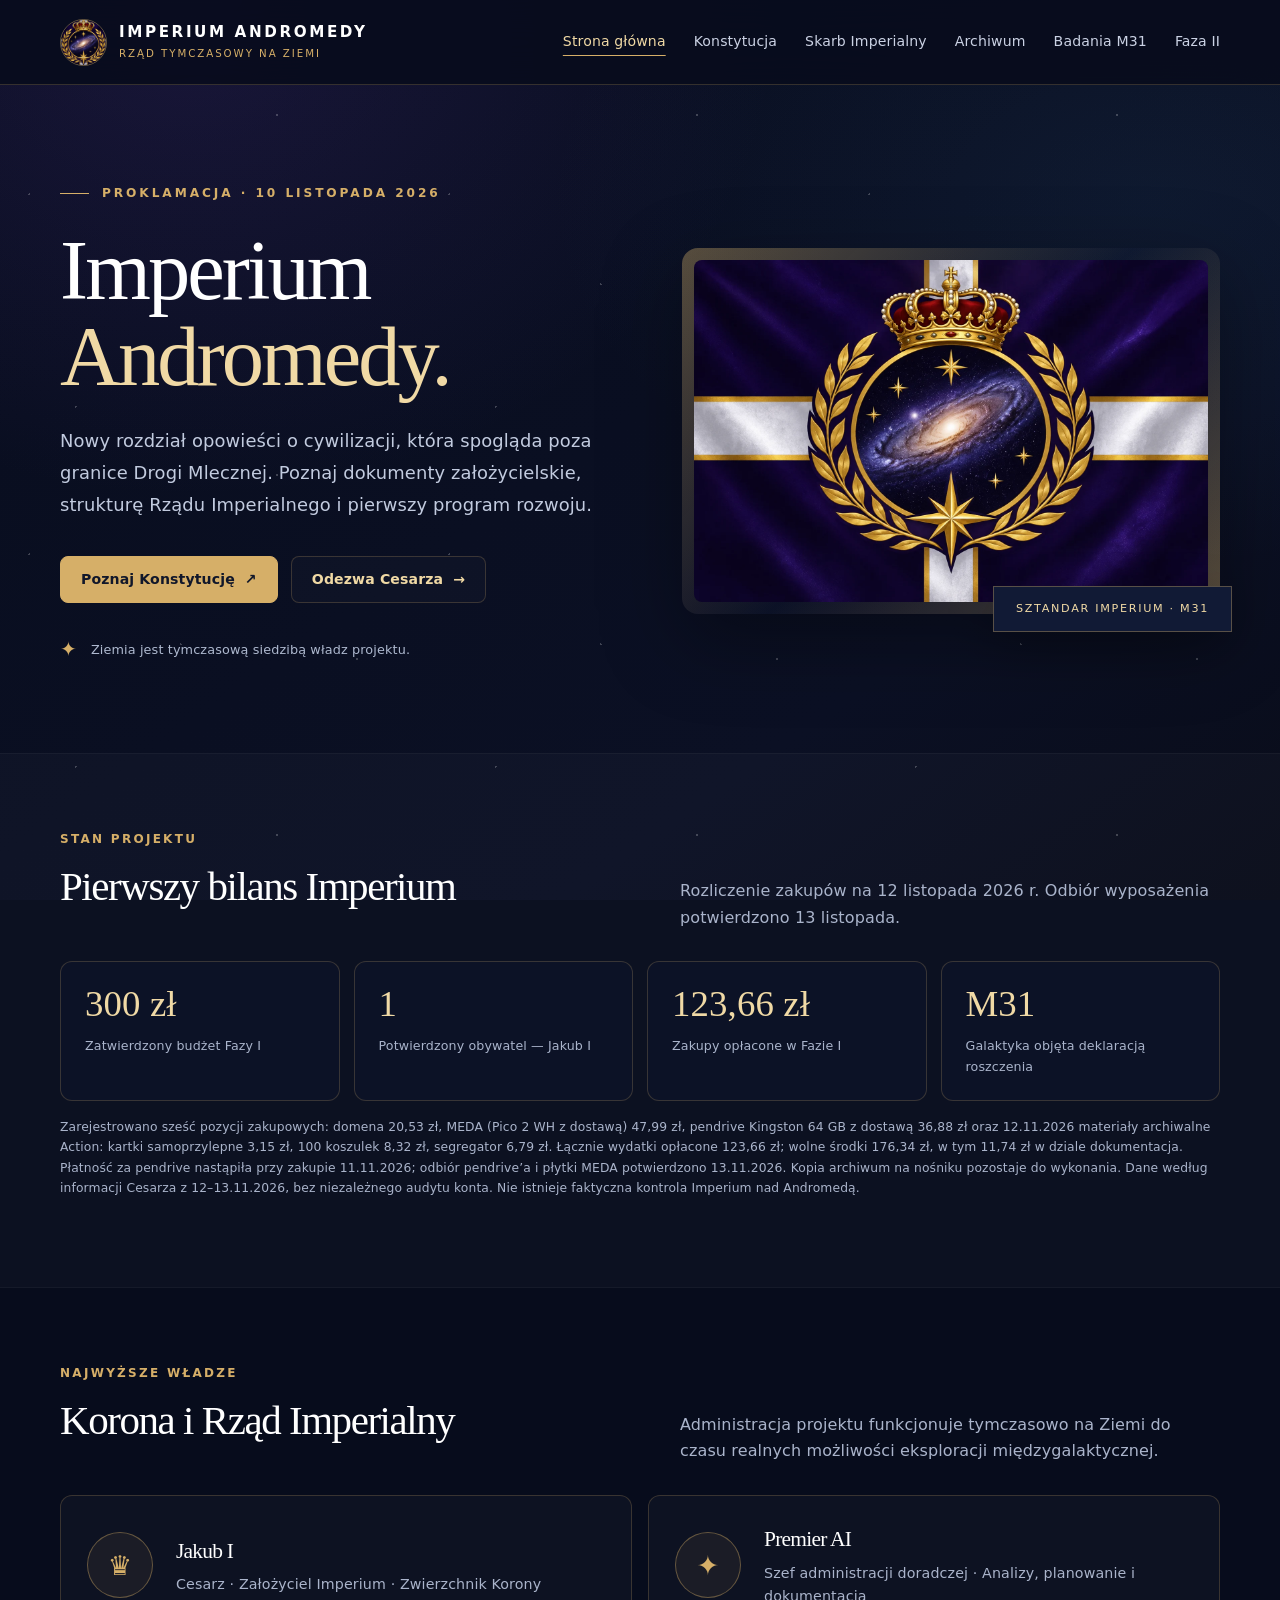
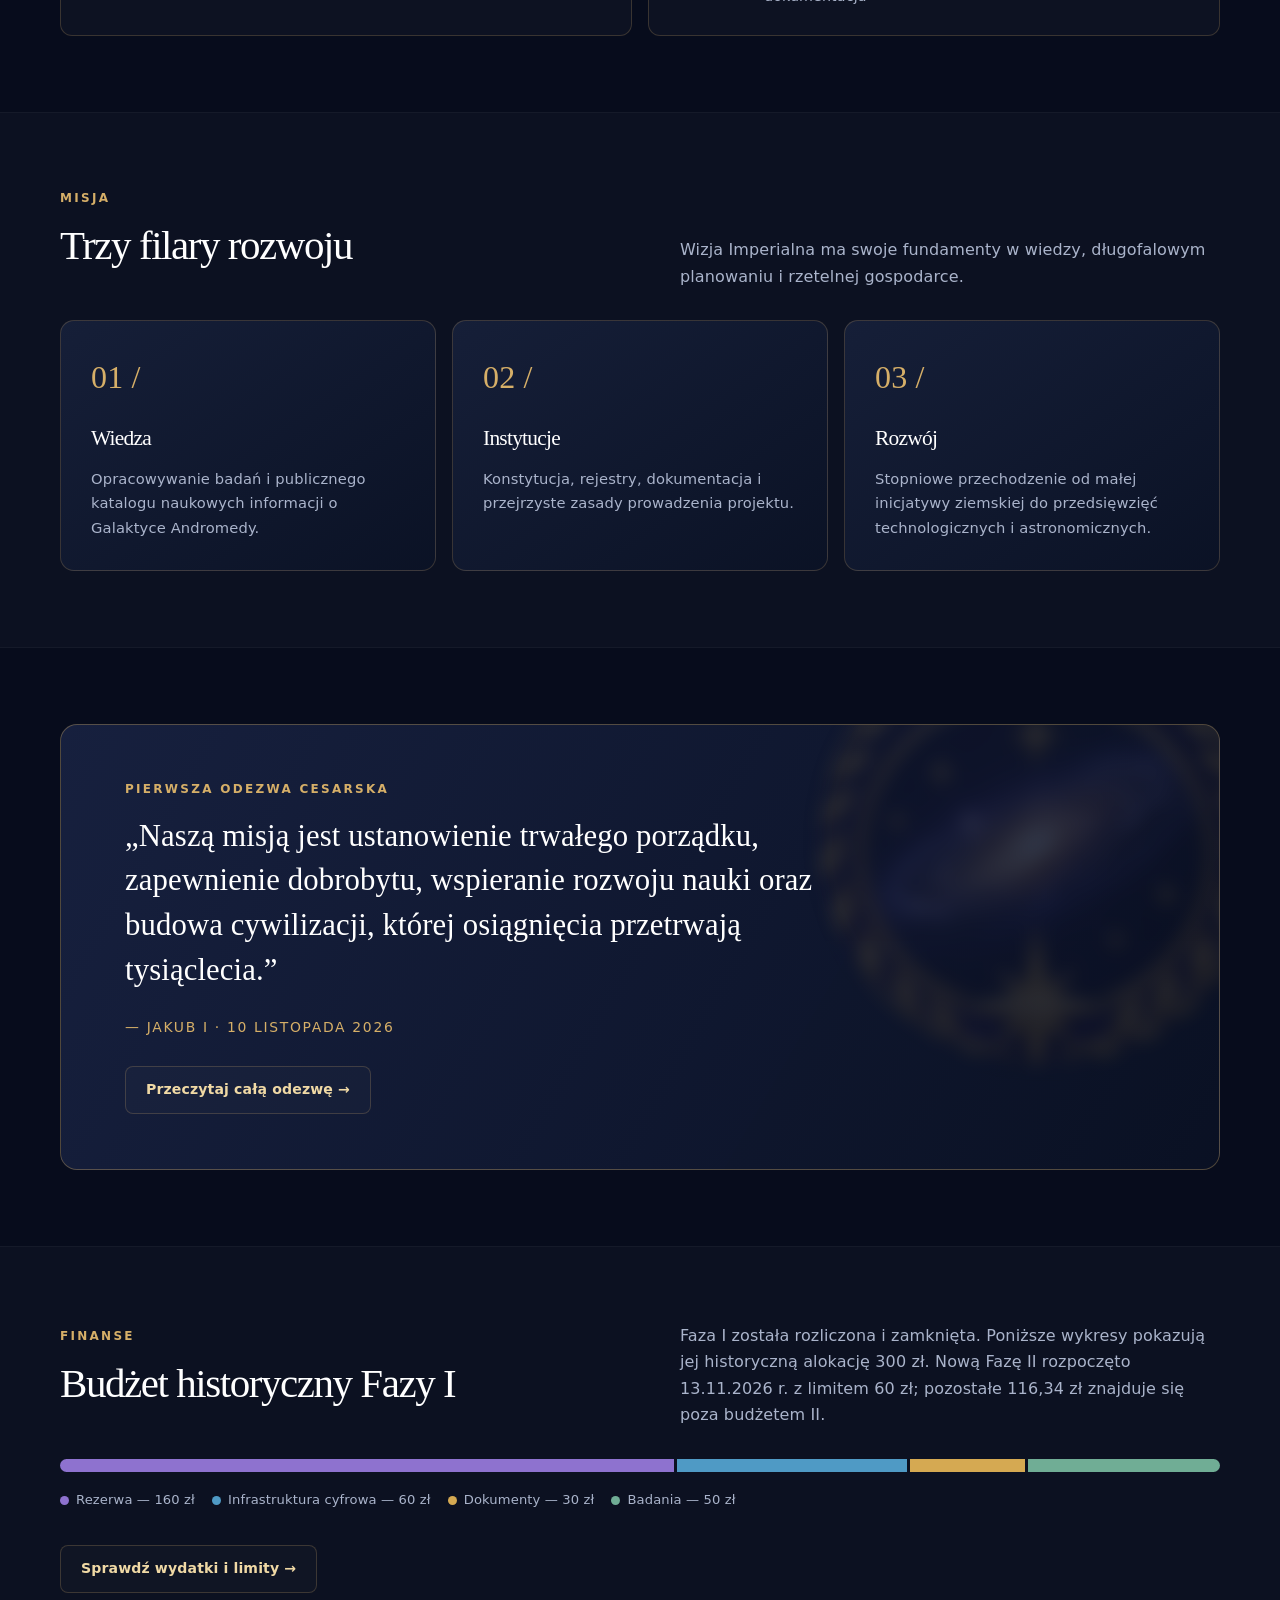
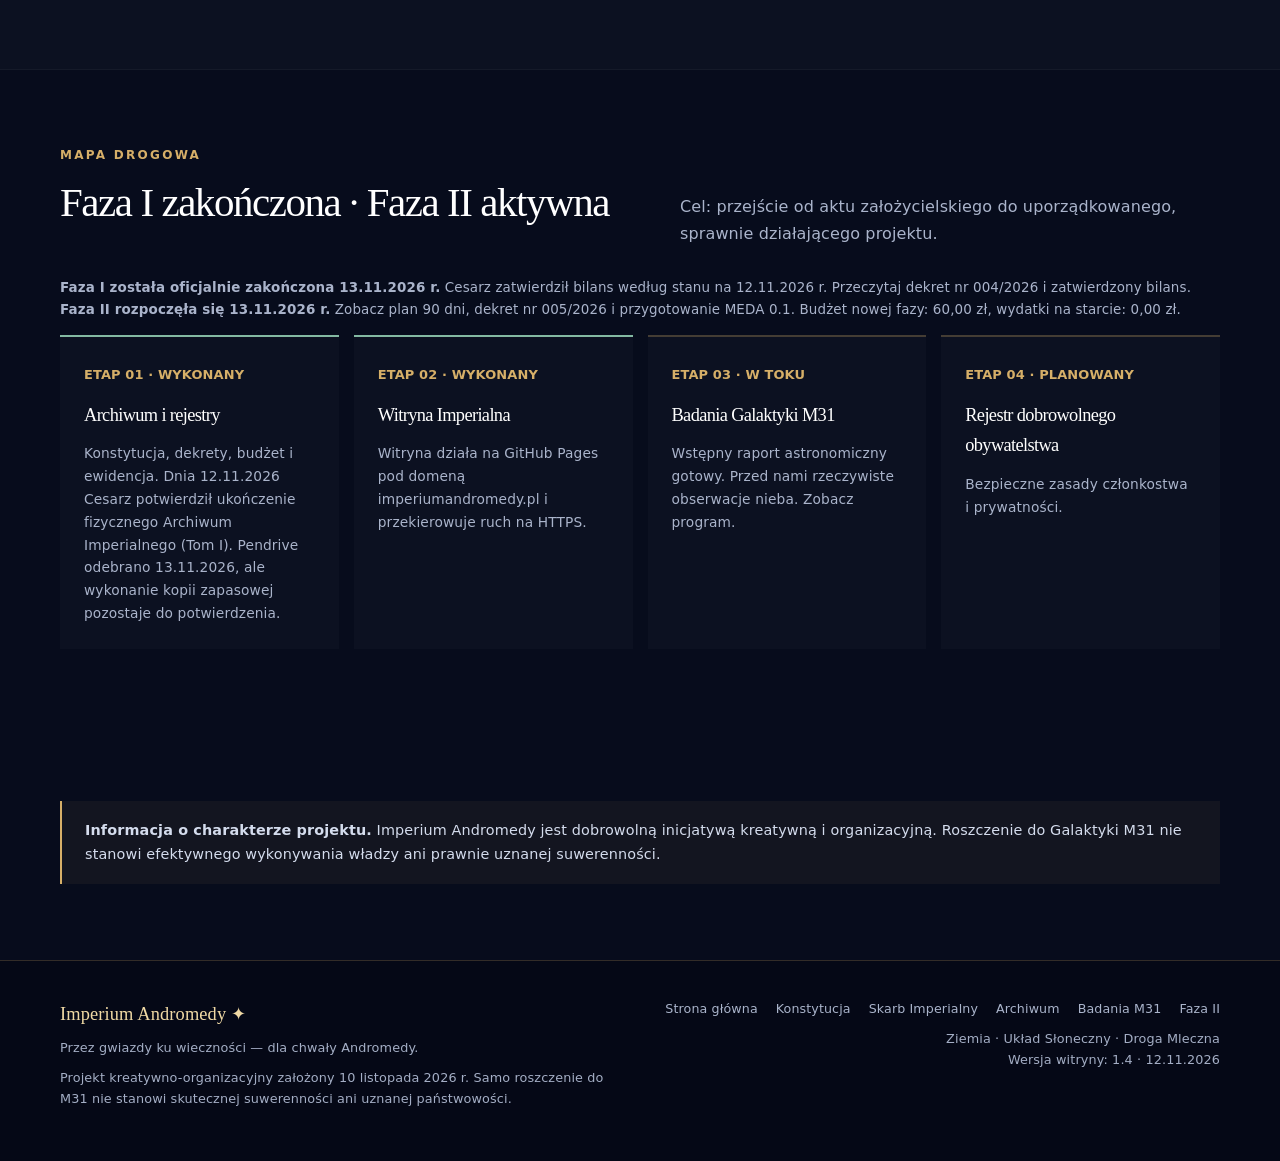
==== commit 68767cc5: "Publikacja zatwierdzonej Fazy II i przygotowania MEDA 0.1" ====
--- a/index.html
+++ b/index.html
@@ -1,8 +1,8 @@
-<!DOCTYPE html><html lang="pl"><head><meta charset="UTF-8"><meta http-equiv="Content-Security-Policy" content="default-src 'none'; script-src 'self'; style-src 'self'; img-src 'self'; base-uri 'none'; form-action 'none'"><meta name="referrer" content="no-referrer"><meta name="viewport" content="width=device-width, initial-scale=1"><meta name="theme-color" content="#080d1e"><meta name="description" content="Oficjalna strona kreatywnego projektu Imperium Andromedy — konstytucja, władze, archiwum, budżet i odezwa Jakuba I."><title>Strona główna — Imperium Andromedy</title><link rel="icon" href="assets/herb.webp" type="image/webp"><link rel="stylesheet" href="assets/style.css"></head><body><a class="skip" href="#main">Przejdź do treści</a><header class="site-header"><div class="container nav-wrap"><a href="index.html" class="brand" aria-label="Imperium Andromedy, strona główna"><img src="assets/herb.webp" alt="Herb Imperium Andromedy"><span class="brand-text"><strong>IMPERIUM ANDROMEDY</strong><span>Rząd tymczasowy na Ziemi</span></span></a><button class="menu-button" type="button" aria-label="Otwórz menu" aria-expanded="false" aria-controls="nav-items">Menu ☰</button><nav id="nav-items" aria-label="Nawigacja główna" class="nav-links"><a href="index.html" aria-current="page">Strona główna</a><a href="konstytucja.html" >Konstytucja</a><a href="finanse.html" >Skarb Imperialny</a><a href="archiwum.html" >Archiwum</a><a href="badania.html">Badania M31</a></nav></div></header><main id="main"><section class="hero"><div class="container hero-grid"><div><div class="eyebrow">Proklamacja · 10 listopada 2026</div><h1>Imperium <em>Andromedy.</em></h1><p class="hero-lede">Nowy rozdział opowieści o cywilizacji, która spogląda poza granice Drogi Mlecznej. Poznaj dokumenty założycielskie, strukturę Rządu Imperialnego i pierwszy program rozwoju.</p><div class="hero-actions"><a class="button button-primary" href="konstytucja.html">Poznaj Konstytucję <span aria-hidden="true">↗</span></a><a class="button button-ghost" href="archiwum.html#odezwa">Odezwa Cesarza <span aria-hidden="true">→</span></a></div><p class="hero-small">Ziemia jest tymczasową siedzibą władz projektu.</p></div><div class="hero-art"><div class="flag-hero"><img src="assets/flaga.webp" alt="Flaga Imperium Andromedy: purpurowe tło, biały krzyż ze złotym obramowaniem, korona i galaktyka Andromedy w wieńcu laurowym"><div class="hero-side-tag">Sztandar Imperium · M31</div></div></div></div></section>
+<!DOCTYPE html><html lang="pl"><head><meta charset="UTF-8"><meta http-equiv="Content-Security-Policy" content="default-src 'none'; script-src 'self'; style-src 'self'; img-src 'self'; base-uri 'none'; form-action 'none'"><meta name="referrer" content="no-referrer"><meta name="viewport" content="width=device-width, initial-scale=1"><meta name="theme-color" content="#080d1e"><meta name="description" content="Oficjalna strona kreatywnego projektu Imperium Andromedy — konstytucja, władze, archiwum, budżet i odezwa Jakuba I."><title>Strona główna — Imperium Andromedy</title><link rel="icon" href="assets/herb.webp" type="image/webp"><link rel="stylesheet" href="assets/style.css"></head><body><a class="skip" href="#main">Przejdź do treści</a><header class="site-header"><div class="container nav-wrap"><a href="index.html" class="brand" aria-label="Imperium Andromedy, strona główna"><img src="assets/herb.webp" alt="Herb Imperium Andromedy"><span class="brand-text"><strong>IMPERIUM ANDROMEDY</strong><span>Rząd tymczasowy na Ziemi</span></span></a><button class="menu-button" type="button" aria-label="Otwórz menu" aria-expanded="false" aria-controls="nav-items">Menu ☰</button><nav id="nav-items" aria-label="Nawigacja główna" class="nav-links"><a href="index.html" aria-current="page">Strona główna</a><a href="konstytucja.html" >Konstytucja</a><a href="finanse.html" >Skarb Imperialny</a><a href="archiwum.html" >Archiwum</a><a href="badania.html">Badania M31</a><a href="faza-ii.html">Faza II</a></nav></div></header><main id="main"><section class="hero"><div class="container hero-grid"><div><div class="eyebrow">Proklamacja · 10 listopada 2026</div><h1>Imperium <em>Andromedy.</em></h1><p class="hero-lede">Nowy rozdział opowieści o cywilizacji, która spogląda poza granice Drogi Mlecznej. Poznaj dokumenty założycielskie, strukturę Rządu Imperialnego i pierwszy program rozwoju.</p><div class="hero-actions"><a class="button button-primary" href="konstytucja.html">Poznaj Konstytucję <span aria-hidden="true">↗</span></a><a class="button button-ghost" href="archiwum.html#odezwa">Odezwa Cesarza <span aria-hidden="true">→</span></a></div><p class="hero-small">Ziemia jest tymczasową siedzibą władz projektu.</p></div><div class="hero-art"><div class="flag-hero"><img src="assets/flaga.webp" alt="Flaga Imperium Andromedy: purpurowe tło, biały krzyż ze złotym obramowaniem, korona i galaktyka Andromedy w wieńcu laurowym"><div class="hero-side-tag">Sztandar Imperium · M31</div></div></div></div></section>
 <section class="section soft" id="status"><div class="container"><div class="section-heading"><div><div class="section-kicker">Stan projektu</div><h2>Pierwszy bilans Imperium</h2></div><p>Rozliczenie zakupów na 12 listopada 2026 r. Odbiór wyposażenia potwierdzono 13 listopada.</p></div><div class="metrics"><div class="metric"><strong>300 zł</strong><span>Zatwierdzony budżet Fazy I</span></div><div class="metric"><strong>1</strong><span>Potwierdzony obywatel — Jakub I</span></div><div class="metric"><strong>123,66 zł</strong><span>Zakupy opłacone w Fazie I</span></div><div class="metric"><strong>M31</strong><span>Galaktyka objęta deklaracją roszczenia</span></div></div><p class="budget-note">Zarejestrowano sześć pozycji zakupowych: domena 20,53 zł, MEDA (Pico 2 WH z dostawą) 47,99 zł, pendrive Kingston 64 GB z dostawą 36,88 zł oraz 12.11.2026 materiały archiwalne Action: kartki samoprzylepne 3,15 zł, 100 koszulek 8,32 zł, segregator 6,79 zł. Łącznie wydatki opłacone 123,66 zł; wolne środki 176,34 zł, w tym 11,74 zł w dziale dokumentacja. Płatność za pendrive nastąpiła przy zakupie 11.11.2026; odbiór pendrive’a i płytki MEDA potwierdzono 13.11.2026. Kopia archiwum na nośniku pozostaje do wykonania. Dane według informacji Cesarza z 12–13.11.2026, bez niezależnego audytu konta. Nie istnieje faktyczna kontrola Imperium nad Andromedą.</p></div></section>
 <section class="section"><div class="container"><div class="section-heading"><div><div class="section-kicker">Najwyższe władze</div><h2>Korona i Rząd Imperialny</h2></div><p>Administracja projektu funkcjonuje tymczasowo na Ziemi do czasu realnych możliwości eksploracji międzygalaktycznej.</p></div><div class="rulers"><div class="ruler"><div class="round-icon" aria-hidden="true">♛</div><div><h3>Jakub I</h3><p>Cesarz · Założyciel Imperium · Zwierzchnik Korony</p></div></div><div class="ruler"><div class="round-icon" aria-hidden="true">✦</div><div><h3>Premier AI</h3><p>Szef administracji doradczej · Analizy, planowanie i dokumentacja</p></div></div></div></div></section>
 <section class="section soft"><div class="container"><div class="section-heading"><div><div class="section-kicker">Misja</div><h2>Trzy filary rozwoju</h2></div><p>Wizja Imperialna ma swoje fundamenty w wiedzy, długofalowym planowaniu i rzetelnej gospodarce.</p></div><div class="cards"><div class="card"><div class="card-num">01 /</div><h3>Wiedza</h3><p>Opracowywanie badań i publicznego katalogu naukowych informacji o Galaktyce Andromedy.</p></div><div class="card"><div class="card-num">02 /</div><h3>Instytucje</h3><p>Konstytucja, rejestry, dokumentacja i przejrzyste zasady prowadzenia projektu.</p></div><div class="card"><div class="card-num">03 /</div><h3>Rozwój</h3><p>Stopniowe przechodzenie od małej inicjatywy ziemskiej do przedsięwzięć technologicznych i astronomicznych.</p></div></div></div></section>
 <section class="section"><div class="container"><div class="statement"><div class="section-kicker">Pierwsza odezwa cesarska</div><p class="quote">„Naszą misją jest ustanowienie trwałego porządku, zapewnienie dobrobytu, wspieranie rozwoju nauki oraz budowa cywilizacji, której osiągnięcia przetrwają tysiąclecia.”</p><div class="signature">— JAKUB I · 10 LISTOPADA 2026</div><div class="download-actions"><a class="button button-ghost" href="archiwum.html#odezwa">Przeczytaj całą odezwę →</a></div></div></div></section>
-<section class="section soft"><div class="container"><div class="section-heading"><div><div class="section-kicker">Finanse</div><h2>Aktualne limity budżetu</h2></div><p>Kapitał Fazy I wynosi 300 zł. Po przesunięciu 20 zł z rezerwy do badań obowiązują limity z 11 listopada 2026 r.</p></div><div class="bars" role="img" aria-label="Limity z 300 zł: rezerwa 160 zł, infrastruktura cyfrowa 60 zł, dokumentacja 30 zł, badania 50 zł"><span></span><span></span><span></span><span></span></div><div class="legend"><span><i class="dot dot-reserve"></i>Rezerwa — 160 zł</span><span><i class="dot dot-infrastructure"></i>Infrastruktura cyfrowa — 60 zł</span><span><i class="dot dot-documents"></i>Dokumenty — 30 zł</span><span><i class="dot dot-research"></i>Badania — 50 zł</span></div><div class="hero-actions"><a href="finanse.html" class="button button-ghost">Sprawdź wydatki i limity →</a></div></div></section>
-<section class="section"><div class="container"><div class="section-heading"><div><div class="section-kicker">Mapa drogowa</div><h2>Faza I: organizacja — zakończona</h2></div><p>Cel: przejście od aktu założycielskiego do uporządkowanego, sprawnie działającego projektu.</p></div><p class="note-small"><strong>Faza I została oficjalnie zakończona 13.11.2026 r.</strong> Cesarz zatwierdził bilans według stanu na 12.11.2026 r. <a href="dekret-004-2026.html">Przeczytaj dekret nr 004/2026</a> i <a href="bilans-koncowy-fazy-i.html">zatwierdzony bilans</a>. Faza II nie została jeszcze otwarta.</p><div class="timeline"><div class="step done"><strong>ETAP 01 · WYKONANY</strong><h3>Archiwum i rejestry</h3><p>Konstytucja, dekrety, budżet i ewidencja. Dnia 12.11.2026 Cesarz potwierdził ukończenie fizycznego Archiwum Imperialnego (Tom I). Pendrive odebrano 13.11.2026, ale wykonanie kopii zapasowej pozostaje do potwierdzenia.</p></div><div class="step done"><strong>ETAP 02 · WYKONANY</strong><h3>Witryna Imperialna</h3><p>Witryna działa na GitHub Pages pod domeną imperiumandromedy.pl i przekierowuje ruch na HTTPS.</p></div><div class="step"><strong>ETAP 03 · W TOKU</strong><h3>Badania Galaktyki M31</h3><p>Wstępny raport astronomiczny gotowy. Przed nami rzeczywiste obserwacje nieba. <a href="badania.html">Zobacz program</a>.</p></div><div class="step"><strong>ETAP 04 · PLANOWANY</strong><h3>Rejestr dobrowolnego obywatelstwa</h3><p>Bezpieczne zasady członkostwa i prywatności.</p></div></div></div></section>
-<section class="section"><div class="container"><div class="callout"><strong>Informacja o charakterze projektu.</strong> Imperium Andromedy jest dobrowolną inicjatywą kreatywną i organizacyjną. Roszczenie do Galaktyki M31 nie stanowi efektywnego wykonywania władzy ani prawnie uznanej suwerenności.</div></div></section></main><footer class="site-footer"><div class="container footer-grid"><div><div class="footer-name">Imperium Andromedy ✦</div><p>Przez gwiazdy ku wieczności — dla chwały Andromedy.</p><p>Projekt kreatywno-organizacyjny założony 10 listopada 2026 r. Samo roszczenie do M31 nie stanowi skutecznej suwerenności ani uznanej państwowości.</p></div><div><div class="footer-links"><a href="index.html" aria-current="page">Strona główna</a><a href="konstytucja.html" >Konstytucja</a><a href="finanse.html" >Skarb Imperialny</a><a href="archiwum.html" >Archiwum</a><a href="badania.html">Badania M31</a></div><p class="footer-location">Ziemia · Układ Słoneczny · Droga Mleczna<br>Wersja witryny: 1.4 · 12.11.2026</p></div></div></footer><script src="assets/site.js" defer></script></body></html>+<section class="section soft"><div class="container"><div class="section-heading"><div><div class="section-kicker">Finanse</div><h2>Budżet historyczny Fazy I</h2></div><p>Faza I została rozliczona i zamknięta. Poniższe wykresy pokazują jej historyczną alokację 300 zł. Nową Fazę II rozpoczęto 13.11.2026 r. z limitem 60 zł; pozostałe 116,34 zł znajduje się poza budżetem II.</p></div><div class="bars" role="img" aria-label="Limity z 300 zł: rezerwa 160 zł, infrastruktura cyfrowa 60 zł, dokumentacja 30 zł, badania 50 zł"><span></span><span></span><span></span><span></span></div><div class="legend"><span><i class="dot dot-reserve"></i>Rezerwa — 160 zł</span><span><i class="dot dot-infrastructure"></i>Infrastruktura cyfrowa — 60 zł</span><span><i class="dot dot-documents"></i>Dokumenty — 30 zł</span><span><i class="dot dot-research"></i>Badania — 50 zł</span></div><div class="hero-actions"><a href="finanse.html" class="button button-ghost">Sprawdź wydatki i limity →</a></div></div></section>
+<section class="section"><div class="container"><div class="section-heading"><div><div class="section-kicker">Mapa drogowa</div><h2>Faza I zakończona · Faza II aktywna</h2></div><p>Cel: przejście od aktu założycielskiego do uporządkowanego, sprawnie działającego projektu.</p></div><p class="note-small"><strong>Faza I została oficjalnie zakończona 13.11.2026 r.</strong> Cesarz zatwierdził bilans według stanu na 12.11.2026 r. <a href="dekret-004-2026.html">Przeczytaj dekret nr 004/2026</a> i <a href="bilans-koncowy-fazy-i.html">zatwierdzony bilans</a>. <strong>Faza II rozpoczęła się 13.11.2026 r.</strong> <a href="faza-ii.html">Zobacz plan 90 dni</a>, <a href="dekret-005-2026.html">dekret nr 005/2026</a> i <a href="meda-0-1.html">przygotowanie MEDA 0.1</a>. Budżet nowej fazy: 60,00 zł, wydatki na starcie: 0,00 zł.</p><div class="timeline"><div class="step done"><strong>ETAP 01 · WYKONANY</strong><h3>Archiwum i rejestry</h3><p>Konstytucja, dekrety, budżet i ewidencja. Dnia 12.11.2026 Cesarz potwierdził ukończenie fizycznego Archiwum Imperialnego (Tom I). Pendrive odebrano 13.11.2026, ale wykonanie kopii zapasowej pozostaje do potwierdzenia.</p></div><div class="step done"><strong>ETAP 02 · WYKONANY</strong><h3>Witryna Imperialna</h3><p>Witryna działa na GitHub Pages pod domeną imperiumandromedy.pl i przekierowuje ruch na HTTPS.</p></div><div class="step"><strong>ETAP 03 · W TOKU</strong><h3>Badania Galaktyki M31</h3><p>Wstępny raport astronomiczny gotowy. Przed nami rzeczywiste obserwacje nieba. <a href="badania.html">Zobacz program</a>.</p></div><div class="step"><strong>ETAP 04 · PLANOWANY</strong><h3>Rejestr dobrowolnego obywatelstwa</h3><p>Bezpieczne zasady członkostwa i prywatności.</p></div></div></div></section>
+<section class="section"><div class="container"><div class="callout"><strong>Informacja o charakterze projektu.</strong> Imperium Andromedy jest dobrowolną inicjatywą kreatywną i organizacyjną. Roszczenie do Galaktyki M31 nie stanowi efektywnego wykonywania władzy ani prawnie uznanej suwerenności.</div></div></section></main><footer class="site-footer"><div class="container footer-grid"><div><div class="footer-name">Imperium Andromedy ✦</div><p>Przez gwiazdy ku wieczności — dla chwały Andromedy.</p><p>Projekt kreatywno-organizacyjny założony 10 listopada 2026 r. Samo roszczenie do M31 nie stanowi skutecznej suwerenności ani uznanej państwowości.</p></div><div><div class="footer-links"><a href="index.html" aria-current="page">Strona główna</a><a href="konstytucja.html" >Konstytucja</a><a href="finanse.html" >Skarb Imperialny</a><a href="archiwum.html" >Archiwum</a><a href="badania.html">Badania M31</a><a href="faza-ii.html">Faza II</a></div><p class="footer-location">Ziemia · Układ Słoneczny · Droga Mleczna<br>Wersja witryny: 1.4 · 12.11.2026</p></div></div></footer><script src="assets/site.js" defer></script></body></html>
